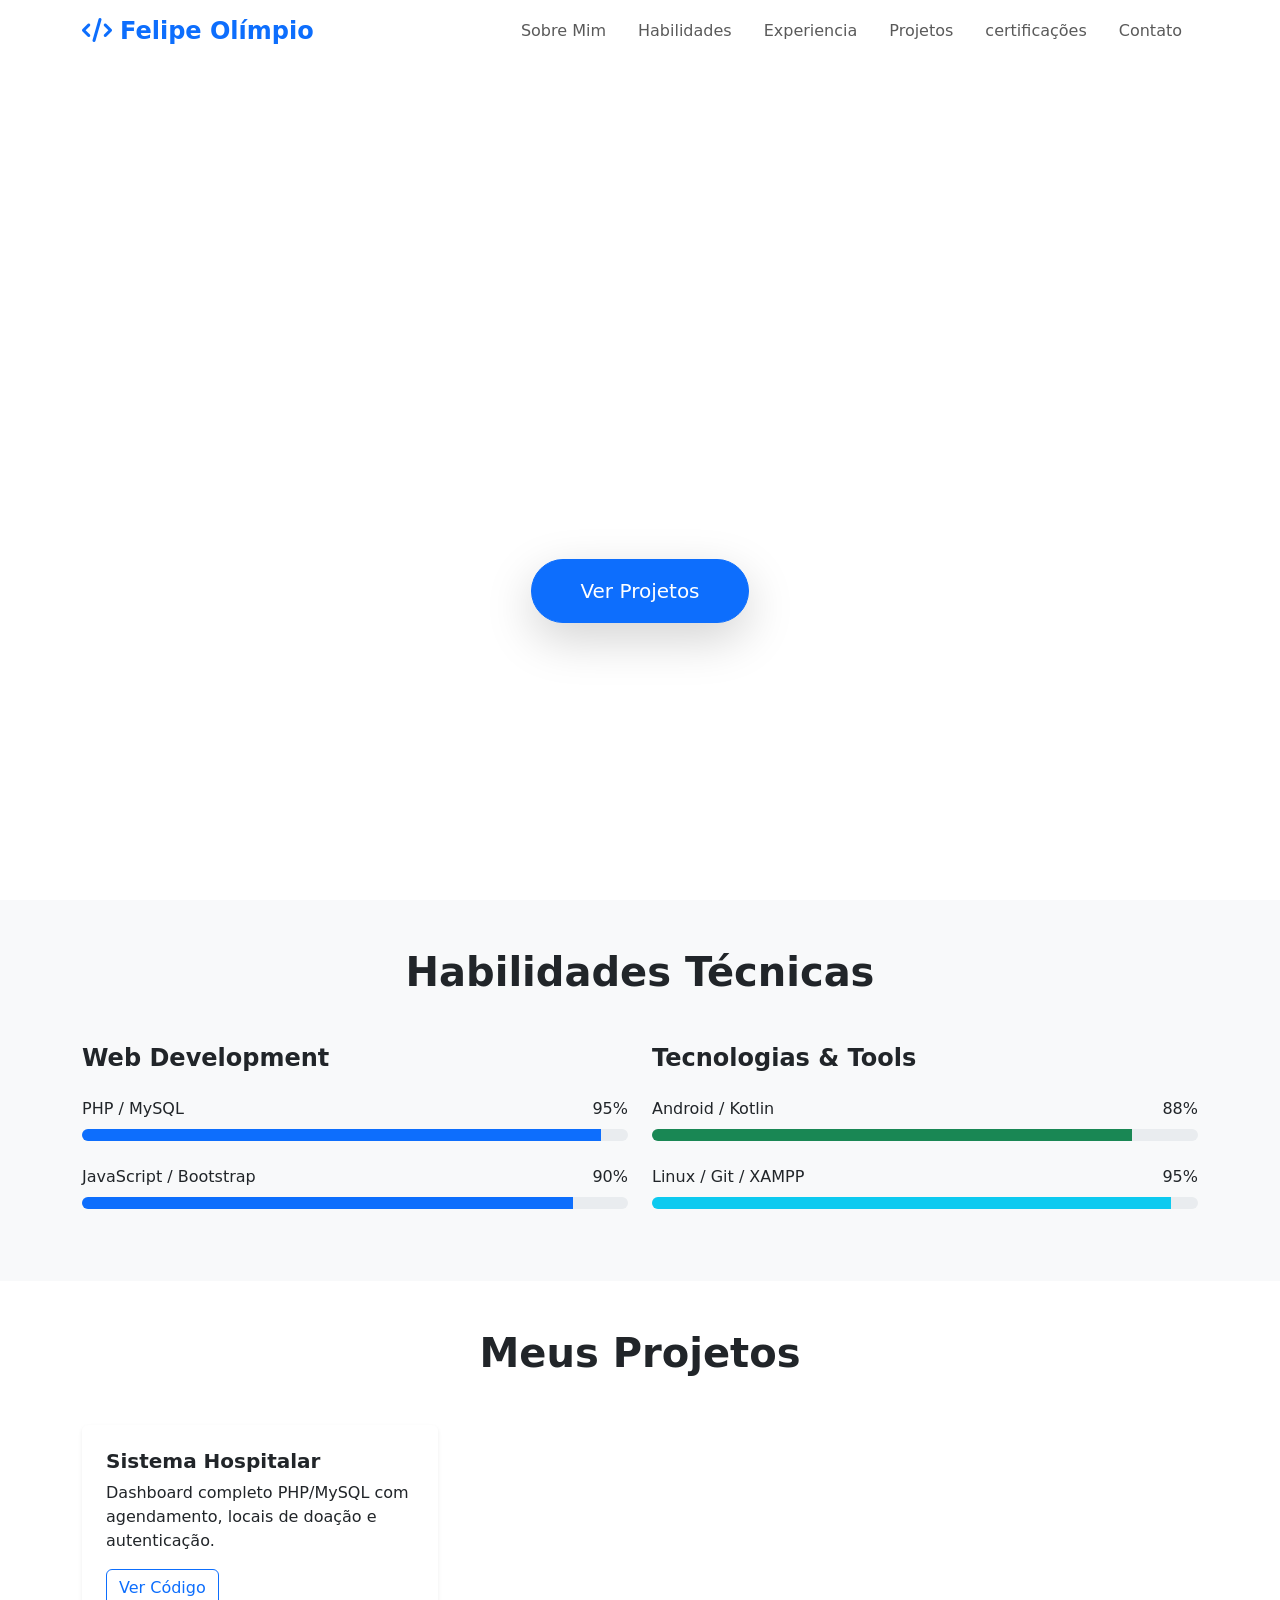
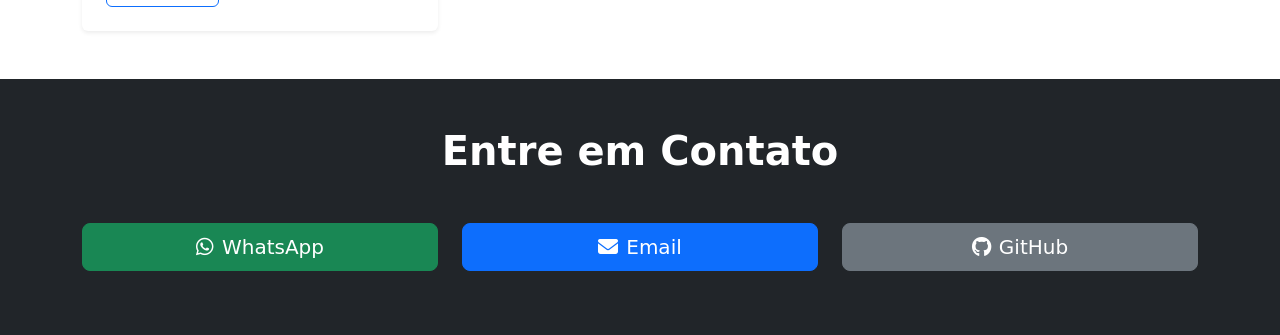
==== index.html @ 8e00e1ae "modificando meu portifolio" ====
<!DOCTYPE html>
<html lang="pt-br">
<head>
    <meta charset="UTF-8">
    <meta name="viewport" content="width=device-width, initial-scale=1.0">
    <title>Filippe Olímpio | Desenvolvedor Fullstack</title>
    <link href="https://cdn.jsdelivr.net/npm/bootstrap@5.3.3/dist/css/bootstrap.min.css" rel="stylesheet">
    <link href="https://cdnjs.cloudflare.com/ajax/libs/font-awesome/6.5.1/css/all.min.css" rel="stylesheet">
    <link href="https://fonts.googleapis.com/css2?family=Inter:wght@300;400;500;600;700&display=swap" rel="stylesheet">
    <link rel="stylesheet" href="style.css">
</head>
<body>
    <!-- Navbar SEMPRE horizontal (igual Samuel Henrique) -->
<nav class="navbar navbar-expand navbar-custom fixed-top">
    <div class="container">
        <a class="navbar-brand fw-bold fs-4 text-primary" href="#hero">
            <i class="fas fa-code me-2"></i>Felipe Olímpio
        </a>
        <div class="navbar-nav ms-auto">
            <a class="nav-link px-3" href="#habilidades">Sobre Mim</a>         
            <a class="nav-link px-3" href="#habilidades">Habilidades</a>
            <a class="nav-link px-3" href="#projetos">Experiencia</a>
            <a class="nav-link px-3" href="#projetos">Projetos</a>
            <a class="nav-link px-3" href="#contato">certificações</a>
            <a class="nav-link px-3" href="#contato">Contato</a>

        </div>
    </div>
</nav>

    <!-- Hero Section -->
    <section id="hero" class="hero min-vh-100 d-flex align-items-center">
        <div class="container text-center text-white">
            <h1 class="display-3 fw-bold mb-3">Olá, eu sou Felipe Olímpio</h1>
            <h2 class="display-5 fw-normal mb-4">Desenvolvedor Fullstack</h2>
            <p class="lead mb-5 opacity-90 px-4">Especialista em PHP, Java, Android e Linux. Construo sistemas web e mobile completos com foco em performance e usabilidade.</p>
            <a href="#projetos" class="btn btn-primary btn-lg px-5 py-3 rounded-pill shadow-lg fs-5">Ver Projetos</a>
        </div>
    </section>

    <!-- Habilidades -->
    <section id="habilidades" class="py-5 bg-light">
        <div class="container">
            <h2 class="text-center fw-bold mb-5 fs-1">Habilidades Técnicas</h2>
            <div class="row g-4">
                <div class="col-lg-6">
                    <h5 class="fw-bold mb-4 fs-4">Web Development</h5>
                    <div class="skill-item mb-4">
                        <div class="d-flex justify-content-between mb-2">
                            <span>PHP / MySQL</span><span>95%</span>
                        </div>
                        <div class="progress" style="height: 12px;">
                            <div class="progress-bar bg-primary" style="width: 95%"></div>
                        </div>
                    </div>
                    <div class="skill-item mb-4">
                        <div class="d-flex justify-content-between mb-2">
                            <span>JavaScript / Bootstrap</span><span>90%</span>
                        </div>
                        <div class="progress" style="height: 12px;">
                            <div class="progress-bar bg-primary" style="width: 90%"></div>
                        </div>
                    </div>
                </div>
                <div class="col-lg-6">
                    <h5 class="fw-bold mb-4 fs-4">Tecnologias & Tools</h5>
                    <div class="skill-item mb-4">
                        <div class="d-flex justify-content-between mb-2">
                            <span>Android / Kotlin</span><span>88%</span>
                        </div>
                        <div class="progress" style="height: 12px;">
                            <div class="progress-bar bg-success" style="width: 88%"></div>
                        </div>
                    </div>
                    <div class="skill-item mb-4">
                        <div class="d-flex justify-content-between mb-2">
                            <span>Linux / Git / XAMPP</span><span>95%</span>
                        </div>
                        <div class="progress" style="height: 12px;">
                            <div class="progress-bar bg-info" style="width: 95%"></div>
                        </div>
                    </div>
                </div>
            </div>
        </div>
    </section>

    <!-- Projetos -->
    <section id="projetos" class="py-5">
        <div class="container">
            <h2 class="text-center fw-bold mb-5 fs-1">Meus Projetos</h2>
            <div class="row g-4">
                <div class="col-lg-4 col-md-6">
                    <div class="card h-100 shadow-sm border-0">
                        <div class="card-body p-4">
                            <h5 class="card-title fw-bold">Sistema Hospitalar</h5>
                            <p class="card-text">Dashboard completo PHP/MySQL com agendamento, locais de doação e autenticação.</p>
                            <a href="https://github.com/seuuser/hospital" class="btn btn-outline-primary">Ver Código</a>
                        </div>
                    </div>
                </div>
                <!-- Mais projetos aqui -->
            </div>
        </div>
    </section>

    <!-- Contato -->
    <section id="contato" class="py-5 bg-dark text-white">
        <div class="container text-center">
            <h2 class="fw-bold mb-5 fs-1">Entre em Contato</h2>
            <div class="row g-4 justify-content-center">
                <div class="col-lg-4 col-md-6">
                    <a href="https://wa.me/5541999999999" class="btn btn-success btn-lg w-100 mb-3">
                        <i class="fab fa-whatsapp me-2"></i>WhatsApp
                    </a>
                </div>
                <div class="col-lg-4 col-md-6">
                    <a href="mailto:seuemail@exemplo.com" class="btn btn-primary btn-lg w-100 mb-3">
                        <i class="fas fa-envelope me-2"></i>Email
                    </a>
                </div>
                <div class="col-lg-4 col-md-6">
                    <a href="https://github.com/seuuser" class="btn btn-secondary btn-lg w-100 mb-3">
                        <i class="fab fa-github me-2"></i>GitHub
                    </a>
                </div>
            </div>
        </div>
    </section>
</body>
<script src="https://cdn.jsdelivr.net/npm/bootstrap@5.3.3/dist/js/bootstrap.bundle.min.js"></script>
<script>
// Scroll suave
document.querySelectorAll('a[href^="#"]').forEach(anchor => {
    anchor.addEventListener('click', function(e) {
        e.preventDefault();
        document.querySelector(this.getAttribute('href')).scrollIntoView({ behavior: 'smooth' });
    });
});
</script>
</html>
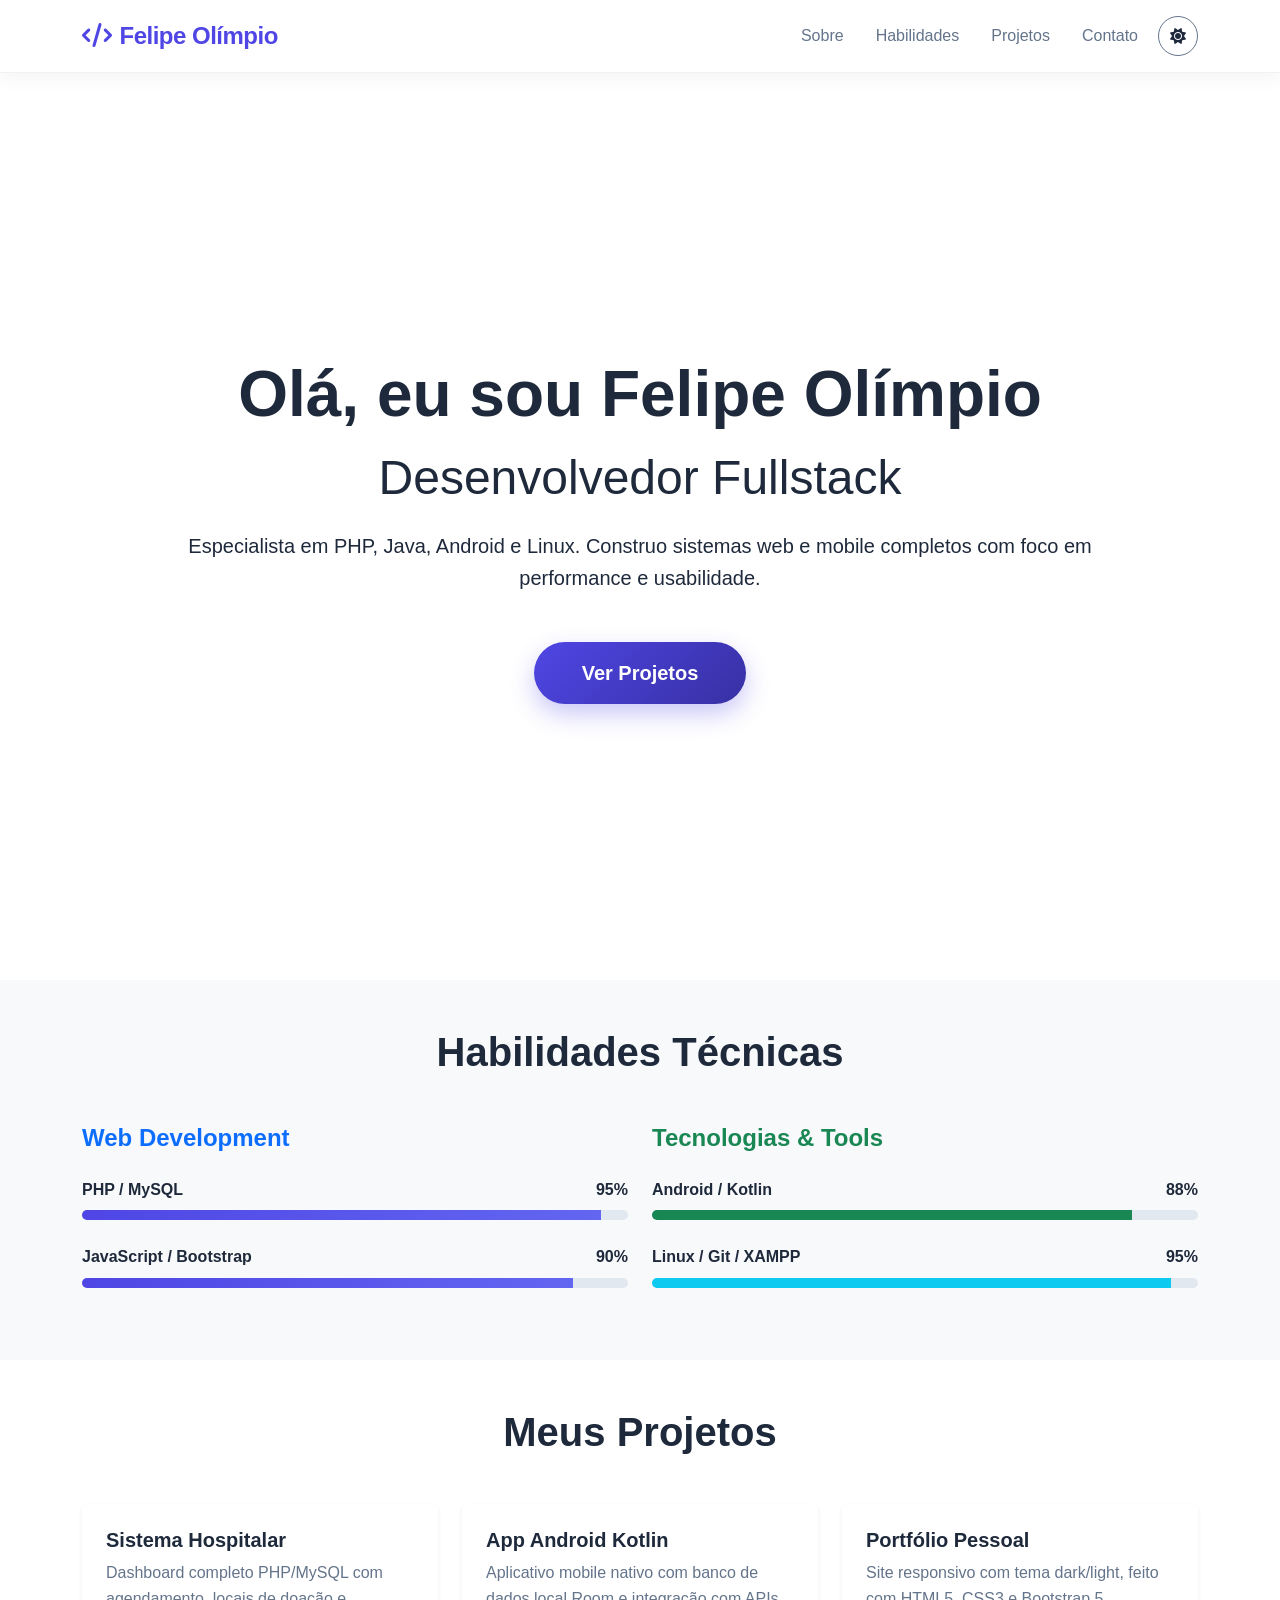
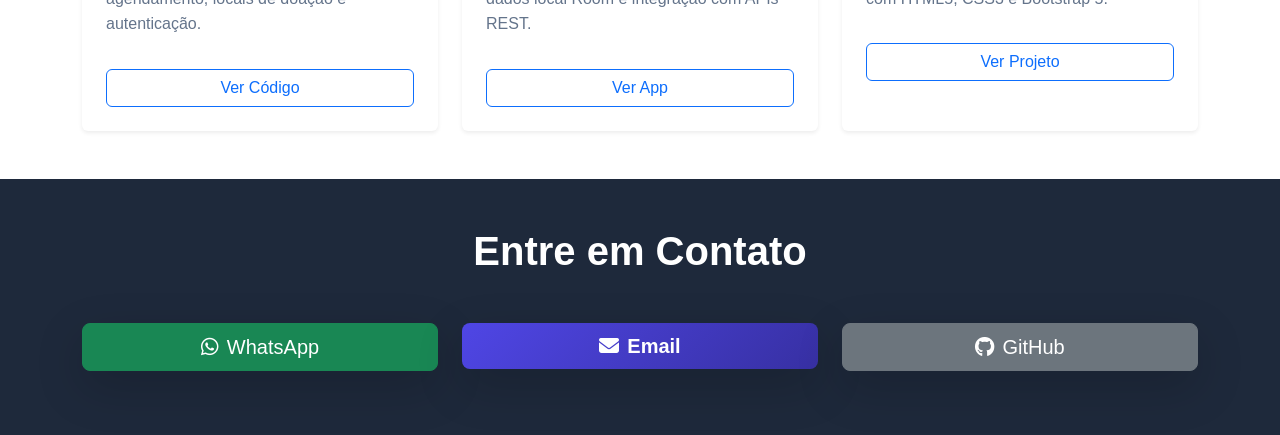
==== commit c4f89b26: "adicionado tema claro e tema escuro" ====
--- a/index.html
+++ b/index.html
@@ -3,80 +3,220 @@
 <head>
     <meta charset="UTF-8">
     <meta name="viewport" content="width=device-width, initial-scale=1.0">
-    <title>Filippe Olímpio | Desenvolvedor Fullstack</title>
+    <title>Felipe Olímpio | Desenvolvedor Fullstack</title>
     <link href="https://cdn.jsdelivr.net/npm/bootstrap@5.3.3/dist/css/bootstrap.min.css" rel="stylesheet">
     <link href="https://cdnjs.cloudflare.com/ajax/libs/font-awesome/6.5.1/css/all.min.css" rel="stylesheet">
     <link href="https://fonts.googleapis.com/css2?family=Inter:wght@300;400;500;600;700&display=swap" rel="stylesheet">
-    <link rel="stylesheet" href="style.css">
+    <style>
+        /* VARIÁVEIS DE COR */
+        :root {
+            /* Fundo branco para Navbar e Hero no modo Light */
+            --bg-hero: #ffffff; 
+            --bg-navbar: #ffffff;
+            
+            --bg-light: #f8f9fa;
+            --bg-card: white;
+            --text-main: #1e293b; /* Texto escuro */
+            --text-muted: #64748b;
+            --primary-gradient: linear-gradient(135deg, #4f46e5 0%, #3730a3 100%);
+        }
+
+        /* Cores para o Modo Escuro (Dark Mode) */
+        [data-theme="dark"] {
+            --bg-hero: #0f172a; /* Escuro no dark mode */
+            --bg-navbar: rgba(15, 23, 42, 0.95);
+            --bg-light: #1e293b;
+            --bg-card: #334155;
+            --text-main: #f8fafc; /* Texto claro no dark mode */
+            --text-muted: #94a3b8;
+        }
+        
+        * { margin: 0; padding: 0; box-sizing: border-box; }
+        
+        body { 
+            font-family: 'Inter', sans-serif; 
+            line-height: 1.6; 
+            scroll-behavior: smooth;
+            padding-top: 80px;
+            color: var(--text-main);
+            background: var(--bg-hero);
+            transition: background 0.3s ease, color 0.3s ease;
+        }
+        
+        /* NAVBAR */
+        .navbar-custom {
+            background: var(--bg-navbar) !important;
+            box-shadow: 0 4px 20px rgba(0,0,0,0.05); /* Sombra leve */
+            padding: 0.75rem 0 !important;
+            border-bottom: 1px solid rgba(0,0,0,0.05);
+            transition: background 0.3s ease;
+        }
+        .navbar-nav {
+            flex-direction: row !important;
+            gap: 0.5rem;
+            align-items: center;
+        }
+        .nav-link {
+            color: var(--text-muted) !important;
+            font-weight: 500;
+            padding: 0.5rem 0.75rem !important;
+            border-radius: 8px;
+            transition: all 0.3s ease;
+            white-space: nowrap;
+        }
+        .nav-link:hover {
+            color: #4f46e5 !important;
+            background: rgba(79,70,229,0.05);
+            transform: translateY(-1px);
+        }
+        .navbar-brand { 
+            color: #4f46e5 !important; 
+            font-weight: 800; 
+            letter-spacing: -0.5px;
+        }
+        
+        /* HERO SECTION (Seção do Nome) */
+        .hero { 
+            background: var(--bg-hero); 
+            transition: background 0.3s ease;
+            /* Texto escuro no light mode */
+            color: var(--text-main) !important; 
+        }
+        /* Ajuste específico para garantir texto escuro no Light Mode */
+        [data-theme="light"] .hero h1, 
+        [data-theme="light"] .hero h2, 
+        [data-theme="light"] .hero p {
+            color: #1e293b !important;
+        }
+
+        .btn-primary-custom {
+            background: var(--primary-gradient);
+            color: white;
+            border: none;
+            font-weight: 600;
+            box-shadow: 0 10px 25px rgba(79, 70, 229, 0.3);
+            transition: all 0.3s ease;
+        }
+        .btn-primary-custom:hover { 
+            transform: translateY(-3px); 
+            box-shadow: 0 15px 35px rgba(79, 70, 229, 0.4);
+            color: white; 
+        }
+        
+        /* Seções e Cards */
+        .bg-light-custom { background: var(--bg-light) !important; transition: background 0.3s ease; }
+        .card { 
+            background: var(--bg-card) !important; 
+            color: var(--text-main) !important; 
+            transition: background 0.3s ease, transform 0.3s ease;
+        }
+        .text-muted-custom { color: var(--text-muted) !important; }
+        
+        section { scroll-margin-top: 100px; }
+        
+        /* Botão Dark Mode */
+        .theme-toggle {
+            background: none !important;
+            border: 1px solid var(--text-muted) !important;
+            border-radius: 50% !important;
+            width: 40px !important;
+            height: 40px !important;
+            color: var(--text-main) !important;
+            display: flex;
+            align-items: center;
+            justify-content: center;
+            transition: all 0.3s ease;
+            cursor: pointer;
+        }
+        .theme-toggle:hover { border-color: #4f46e5 !important; color: #4f46e5 !important; }
+        
+        /* Controle de ícones */
+        .fa-sun { display: block; }
+        .fa-moon { display: none; }
+        [data-theme="dark"] .fa-sun { display: none; }
+        [data-theme="dark"] .fa-moon { display: block; }
+        
+        @media (max-width: 992px) {
+            .nav-link { font-size: 0.85rem; padding: 0.4rem 0.5rem !important; }
+            .navbar-brand { font-size: 1.1rem; }
+            .container { padding-left: 15px; padding-right: 15px; }
+        }
+    </style>
 </head>
-<body>
-    <!-- Navbar SEMPRE horizontal (igual Samuel Henrique) -->
-<nav class="navbar navbar-expand navbar-custom fixed-top">
-    <div class="container">
-        <a class="navbar-brand fw-bold fs-4 text-primary" href="#hero">
-            <i class="fas fa-code me-2"></i>Felipe Olímpio
-        </a>
-        <div class="navbar-nav ms-auto">
-            <a class="nav-link px-3" href="#habilidades">Sobre Mim</a>         
-            <a class="nav-link px-3" href="#habilidades">Habilidades</a>
-            <a class="nav-link px-3" href="#projetos">Experiencia</a>
-            <a class="nav-link px-3" href="#projetos">Projetos</a>
-            <a class="nav-link px-3" href="#contato">certificações</a>
-            <a class="nav-link px-3" href="#contato">Contato</a>
-
-        </div>
-    </div>
-</nav>
-
-    <!-- Hero Section -->
+<body data-theme="light">
+    <!-- Navbar (Branca) -->
+    <nav class="navbar navbar-expand navbar-custom fixed-top">
+        <div class="container">
+            <a class="navbar-brand fw-bold fs-4" href="#hero">
+                <i class="fas fa-code me-2"></i>Felipe Olímpio
+            </a>
+            
+            <div class="d-flex ms-auto align-items-center">
+                <div class="navbar-nav me-2">
+                    <a class="nav-link" href="#hero">Sobre</a>
+                    <a class="nav-link" href="#habilidades">Habilidades</a>
+                    <a class="nav-link" href="#projetos">Projetos</a>
+                    <a class="nav-link" href="#contato">Contato</a>
+                </div>
+                
+                <!-- BOTÃO DARK MODE -->
+                <button id="theme-toggle" class="btn theme-toggle" title="Alternar Tema">
+                    <i class="fas fa-sun"></i>
+                    <i class="fas fa-moon"></i>
+                </button>
+            </div>
+        </div>
+    </nav>
+
+    <!-- Hero Section (Agora com fundo branco e texto escuro) -->
     <section id="hero" class="hero min-vh-100 d-flex align-items-center">
-        <div class="container text-center text-white">
+        <div class="container text-center">
             <h1 class="display-3 fw-bold mb-3">Olá, eu sou Felipe Olímpio</h1>
-            <h2 class="display-5 fw-normal mb-4">Desenvolvedor Fullstack</h2>
-            <p class="lead mb-5 opacity-90 px-4">Especialista em PHP, Java, Android e Linux. Construo sistemas web e mobile completos com foco em performance e usabilidade.</p>
-            <a href="#projetos" class="btn btn-primary btn-lg px-5 py-3 rounded-pill shadow-lg fs-5">Ver Projetos</a>
+            <h2 class="display-5 fw-normal mb-4 text-muted-custom">Desenvolvedor Fullstack</h2>
+            <p class="lead mb-5 px-lg-5 text-muted-custom">Especialista em PHP, Java, Android e Linux. Construo sistemas web e mobile completos com foco em performance e usabilidade.</p>
+            <a href="#projetos" class="btn btn-primary-custom btn-lg px-5 py-3 rounded-pill fs-5">Ver Projetos</a>
         </div>
     </section>
 
     <!-- Habilidades -->
-    <section id="habilidades" class="py-5 bg-light">
+    <section id="habilidades" class="py-5 bg-light-custom">
         <div class="container">
             <h2 class="text-center fw-bold mb-5 fs-1">Habilidades Técnicas</h2>
             <div class="row g-4">
                 <div class="col-lg-6">
-                    <h5 class="fw-bold mb-4 fs-4">Web Development</h5>
-                    <div class="skill-item mb-4">
-                        <div class="d-flex justify-content-between mb-2">
+                    <h5 class="fw-bold mb-4 fs-4 text-primary">Web Development</h5>
+                    <div class="mb-4">
+                        <div class="d-flex justify-content-between mb-2 fw-bold">
                             <span>PHP / MySQL</span><span>95%</span>
                         </div>
-                        <div class="progress" style="height: 12px;">
-                            <div class="progress-bar bg-primary" style="width: 95%"></div>
-                        </div>
-                    </div>
-                    <div class="skill-item mb-4">
-                        <div class="d-flex justify-content-between mb-2">
+                        <div class="progress" style="height: 10px; background-color: #e2e8f0;">
+                            <div class="progress-bar" style="width: 95%; background: linear-gradient(90deg, #4f46e5, #6366f1);"></div>
+                        </div>
+                    </div>
+                    <div class="mb-4">
+                        <div class="d-flex justify-content-between mb-2 fw-bold">
                             <span>JavaScript / Bootstrap</span><span>90%</span>
                         </div>
-                        <div class="progress" style="height: 12px;">
-                            <div class="progress-bar bg-primary" style="width: 90%"></div>
+                        <div class="progress" style="height: 10px; background-color: #e2e8f0;">
+                            <div class="progress-bar" style="width: 90%; background: linear-gradient(90deg, #4f46e5, #6366f1);"></div>
                         </div>
                     </div>
                 </div>
                 <div class="col-lg-6">
-                    <h5 class="fw-bold mb-4 fs-4">Tecnologias & Tools</h5>
-                    <div class="skill-item mb-4">
-                        <div class="d-flex justify-content-between mb-2">
+                    <h5 class="fw-bold mb-4 fs-4 text-success">Tecnologias & Tools</h5>
+                    <div class="mb-4">
+                        <div class="d-flex justify-content-between mb-2 fw-bold">
                             <span>Android / Kotlin</span><span>88%</span>
                         </div>
-                        <div class="progress" style="height: 12px;">
+                        <div class="progress" style="height: 10px; background-color: #e2e8f0;">
                             <div class="progress-bar bg-success" style="width: 88%"></div>
                         </div>
                     </div>
-                    <div class="skill-item mb-4">
-                        <div class="d-flex justify-content-between mb-2">
+                    <div class="mb-4">
+                        <div class="d-flex justify-content-between mb-2 fw-bold">
                             <span>Linux / Git / XAMPP</span><span>95%</span>
                         </div>
-                        <div class="progress" style="height: 12px;">
+                        <div class="progress" style="height: 10px; background-color: #e2e8f0;">
                             <div class="progress-bar bg-info" style="width: 95%"></div>
                         </div>
                     </div>
@@ -94,48 +234,82 @@
                     <div class="card h-100 shadow-sm border-0">
                         <div class="card-body p-4">
                             <h5 class="card-title fw-bold">Sistema Hospitalar</h5>
-                            <p class="card-text">Dashboard completo PHP/MySQL com agendamento, locais de doação e autenticação.</p>
-                            <a href="https://github.com/seuuser/hospital" class="btn btn-outline-primary">Ver Código</a>
-                        </div>
-                    </div>
-                </div>
-                <!-- Mais projetos aqui -->
+                            <p class="card-text text-muted-custom">Dashboard completo PHP/MySQL com agendamento, locais de doação e autenticação.</p>
+                            <a href="#" class="btn btn-outline-primary mt-3 w-100">Ver Código</a>
+                        </div>
+                    </div>
+                </div>
+                <div class="col-lg-4 col-md-6">
+                    <div class="card h-100 shadow-sm border-0">
+                        <div class="card-body p-4">
+                            <h5 class="card-title fw-bold">App Android Kotlin</h5>
+                            <p class="card-text text-muted-custom">Aplicativo mobile nativo com banco de dados local Room e integração com APIs REST.</p>
+                            <a href="#" class="btn btn-outline-primary mt-3 w-100">Ver App</a>
+                        </div>
+                    </div>
+                </div>
+                <div class="col-lg-4 col-md-6">
+                    <div class="card h-100 shadow-sm border-0">
+                        <div class="card-body p-4">
+                            <h5 class="card-title fw-bold">Portfólio Pessoal</h5>
+                            <p class="card-text text-muted-custom">Site responsivo com tema dark/light, feito com HTML5, CSS3 e Bootstrap 5.</p>
+                            <a href="#" class="btn btn-outline-primary mt-3 w-100">Ver Projeto</a>
+                        </div>
+                    </div>
+                </div>
             </div>
         </div>
     </section>
 
     <!-- Contato -->
-    <section id="contato" class="py-5 bg-dark text-white">
+    <section id="contato" class="py-5 text-white" style="background: #1e293b;">
         <div class="container text-center">
-            <h2 class="fw-bold mb-5 fs-1">Entre em Contato</h2>
+            <h2 class="fw-bold mb-5 fs-1 text-white">Entre em Contato</h2>
             <div class="row g-4 justify-content-center">
                 <div class="col-lg-4 col-md-6">
-                    <a href="https://wa.me/5541999999999" class="btn btn-success btn-lg w-100 mb-3">
+                    <a href="https://wa.me/5541999999999" class="btn btn-success btn-lg w-100 mb-3 shadow-lg">
                         <i class="fab fa-whatsapp me-2"></i>WhatsApp
                     </a>
                 </div>
                 <div class="col-lg-4 col-md-6">
-                    <a href="mailto:seuemail@exemplo.com" class="btn btn-primary btn-lg w-100 mb-3">
+                    <a href="mailto:seuemail@exemplo.com" class="btn btn-primary-custom btn-lg w-100 mb-3 shadow-lg">
                         <i class="fas fa-envelope me-2"></i>Email
                     </a>
                 </div>
                 <div class="col-lg-4 col-md-6">
-                    <a href="https://github.com/seuuser" class="btn btn-secondary btn-lg w-100 mb-3">
+                    <a href="https://github.com/seuuser" class="btn btn-secondary btn-lg w-100 mb-3 shadow-lg">
                         <i class="fab fa-github me-2"></i>GitHub
                     </a>
                 </div>
             </div>
         </div>
     </section>
+
+    <!-- SCRIPTS -->
+    <script src="https://cdn.jsdelivr.net/npm/bootstrap@5.3.3/dist/js/bootstrap.bundle.min.js"></script>
+    <script>
+        document.addEventListener('DOMContentLoaded', () => {
+            const themeToggle = document.getElementById('theme-toggle');
+            const body = document.body;
+            
+            const savedTheme = localStorage.getItem('theme') || 'light';
+            body.setAttribute('data-theme', savedTheme);
+            
+            themeToggle.addEventListener('click', () => {
+                const currentTheme = body.getAttribute('data-theme');
+                const newTheme = currentTheme === 'dark' ? 'light' : 'dark';
+                
+                body.setAttribute('data-theme', newTheme);
+                localStorage.setItem('theme', newTheme);
+            });
+        });
+
+        document.querySelectorAll('a[href^="#"]').forEach(anchor => {
+            anchor.addEventListener('click', function(e) {
+                e.preventDefault();
+                document.querySelector(this.getAttribute('href')).scrollIntoView({ behavior: 'smooth' });
+            });
+        });
+    </script>
 </body>
-<script src="https://cdn.jsdelivr.net/npm/bootstrap@5.3.3/dist/js/bootstrap.bundle.min.js"></script>
-<script>
-// Scroll suave
-document.querySelectorAll('a[href^="#"]').forEach(anchor => {
-    anchor.addEventListener('click', function(e) {
-        e.preventDefault();
-        document.querySelector(this.getAttribute('href')).scrollIntoView({ behavior: 'smooth' });
-    });
-});
-</script>
 </html>
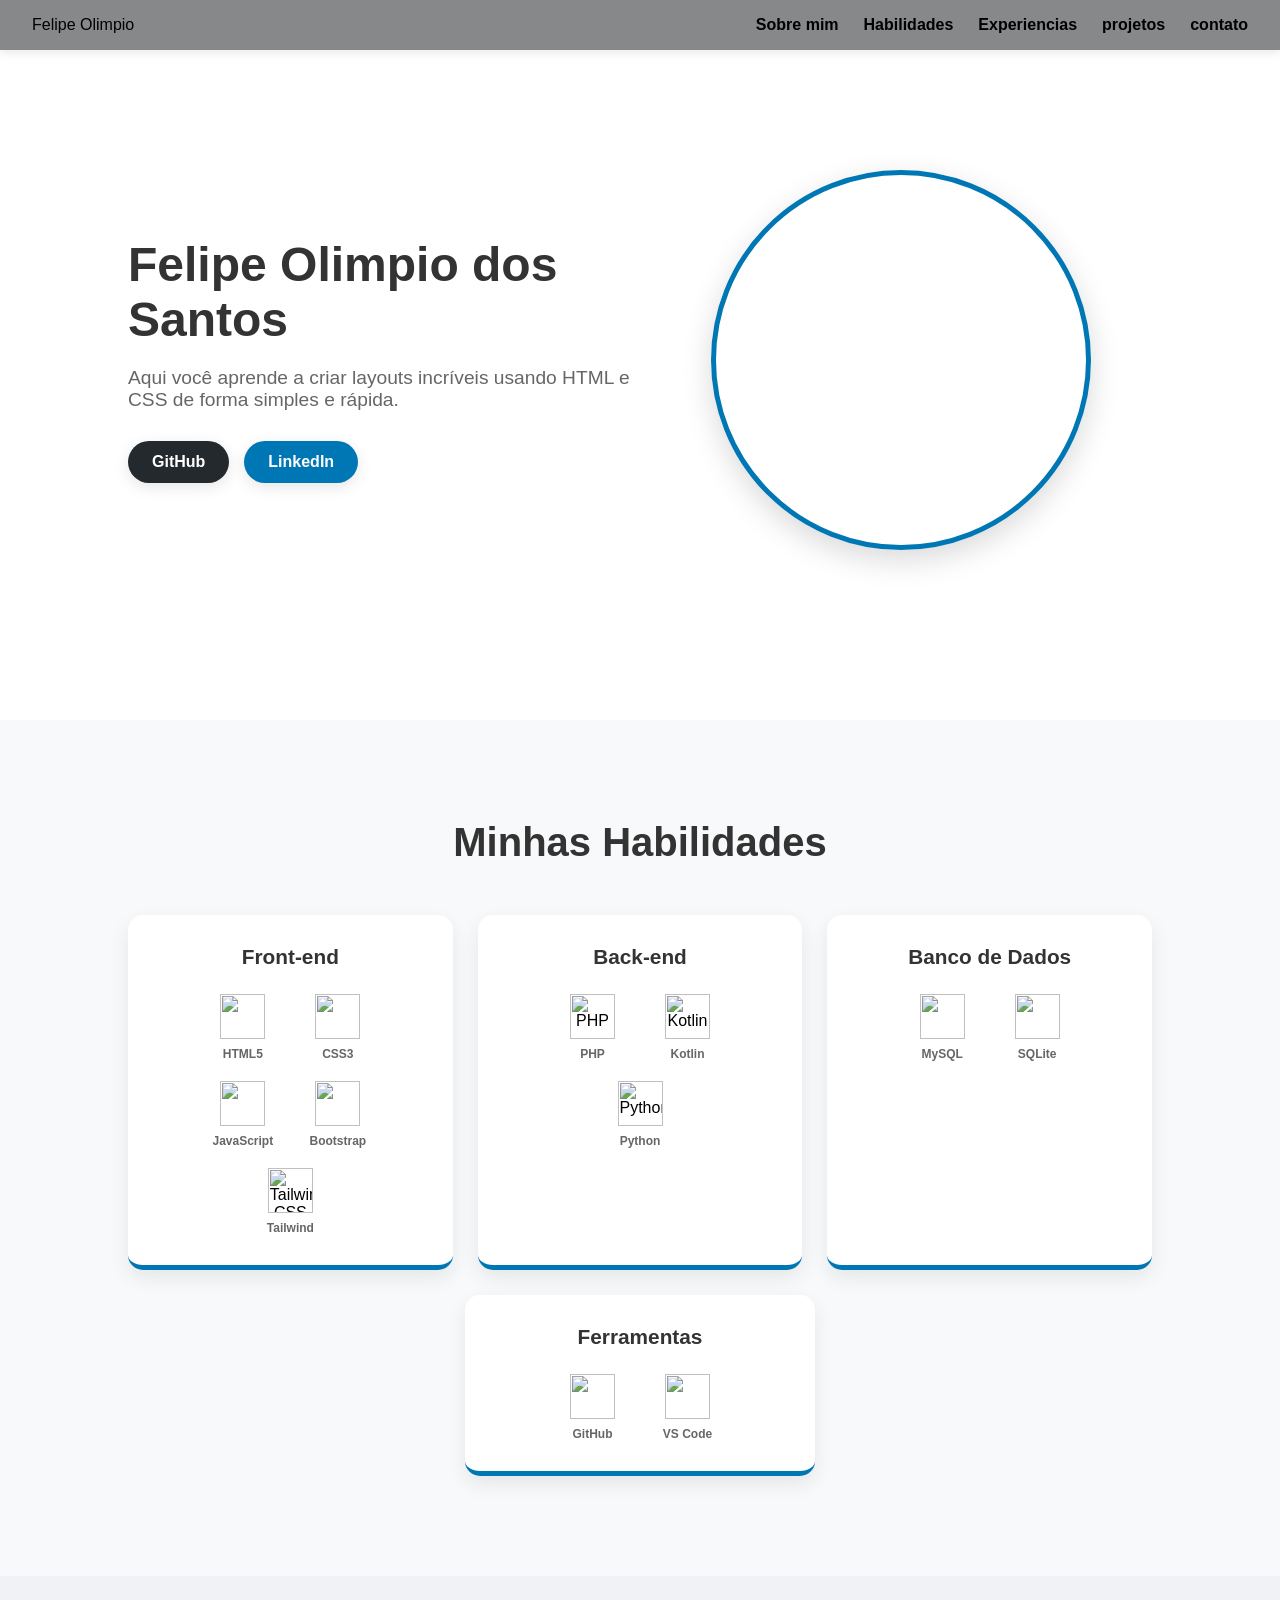
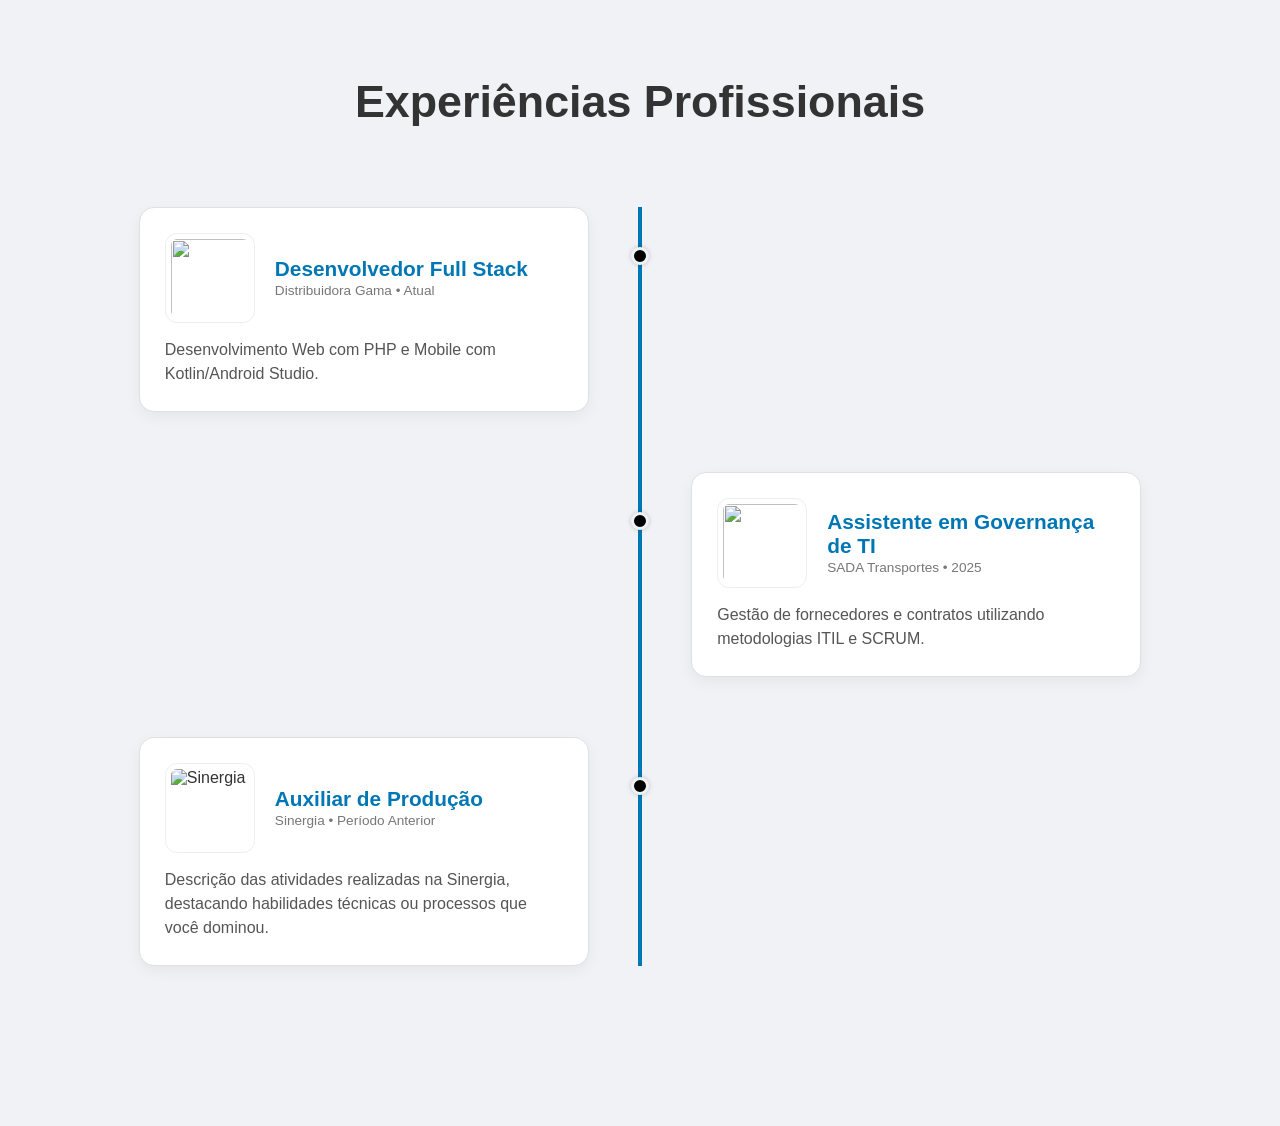
==== commit 9342adfe: "modificando o projeto" ====
--- a/index.html
+++ b/index.html
@@ -1,315 +1,136 @@
 <!DOCTYPE html>
-<html lang="pt-br">
+<html lang="en">
 <head>
     <meta charset="UTF-8">
     <meta name="viewport" content="width=device-width, initial-scale=1.0">
-    <title>Felipe Olímpio | Desenvolvedor Fullstack</title>
-    <link href="https://cdn.jsdelivr.net/npm/bootstrap@5.3.3/dist/css/bootstrap.min.css" rel="stylesheet">
-    <link href="https://cdnjs.cloudflare.com/ajax/libs/font-awesome/6.5.1/css/all.min.css" rel="stylesheet">
-    <link href="https://fonts.googleapis.com/css2?family=Inter:wght@300;400;500;600;700&display=swap" rel="stylesheet">
-    <style>
-        /* VARIÁVEIS DE COR */
-        :root {
-            /* Fundo branco para Navbar e Hero no modo Light */
-            --bg-hero: #ffffff; 
-            --bg-navbar: #ffffff;
-            
-            --bg-light: #f8f9fa;
-            --bg-card: white;
-            --text-main: #1e293b; /* Texto escuro */
-            --text-muted: #64748b;
-            --primary-gradient: linear-gradient(135deg, #4f46e5 0%, #3730a3 100%);
-        }
+    <title>Document</title>
+    <link rel="stylesheet" href="style.css">
+</head>
+<body>
+<nav class="navbar">
+  <div class="logo">Felipe Olimpio</div>
+  <ul class="nav-links">
+    <li><a href="#home">Sobre mim</a></li>
+    <li><a href="#habilidades">Habilidades</a></li>
+    <li><a href="#experiencias">Experiencias</a></li>
+    <li><a href="#projetos">projetos</a></li>
+    <li><a href="#contato">contato</a></li>
+  </ul>
+</nav>
 
-        /* Cores para o Modo Escuro (Dark Mode) */
-        [data-theme="dark"] {
-            --bg-hero: #0f172a; /* Escuro no dark mode */
-            --bg-navbar: rgba(15, 23, 42, 0.95);
-            --bg-light: #1e293b;
-            --bg-card: #334155;
-            --text-main: #f8fafc; /* Texto claro no dark mode */
-            --text-muted: #94a3b8;
-        }
-        
-        * { margin: 0; padding: 0; box-sizing: border-box; }
-        
-        body { 
-            font-family: 'Inter', sans-serif; 
-            line-height: 1.6; 
-            scroll-behavior: smooth;
-            padding-top: 80px;
-            color: var(--text-main);
-            background: var(--bg-hero);
-            transition: background 0.3s ease, color 0.3s ease;
-        }
-        
-        /* NAVBAR */
-        .navbar-custom {
-            background: var(--bg-navbar) !important;
-            box-shadow: 0 4px 20px rgba(0,0,0,0.05); /* Sombra leve */
-            padding: 0.75rem 0 !important;
-            border-bottom: 1px solid rgba(0,0,0,0.05);
-            transition: background 0.3s ease;
-        }
-        .navbar-nav {
-            flex-direction: row !important;
-            gap: 0.5rem;
-            align-items: center;
-        }
-        .nav-link {
-            color: var(--text-muted) !important;
-            font-weight: 500;
-            padding: 0.5rem 0.75rem !important;
-            border-radius: 8px;
-            transition: all 0.3s ease;
-            white-space: nowrap;
-        }
-        .nav-link:hover {
-            color: #4f46e5 !important;
-            background: rgba(79,70,229,0.05);
-            transform: translateY(-1px);
-        }
-        .navbar-brand { 
-            color: #4f46e5 !important; 
-            font-weight: 800; 
-            letter-spacing: -0.5px;
-        }
-        
-        /* HERO SECTION (Seção do Nome) */
-        .hero { 
-            background: var(--bg-hero); 
-            transition: background 0.3s ease;
-            /* Texto escuro no light mode */
-            color: var(--text-main) !important; 
-        }
-        /* Ajuste específico para garantir texto escuro no Light Mode */
-        [data-theme="light"] .hero h1, 
-        [data-theme="light"] .hero h2, 
-        [data-theme="light"] .hero p {
-            color: #1e293b !important;
-        }
+<section class="main-content" id="home">
+  <div class="texto-esquerda">
+    <h1>Felipe Olimpio dos Santos</h1>
+    <p>Aqui você aprende a criar layouts incríveis usando HTML e CSS de forma simples e rápida.</p>
+    <div class="botoes-grupo">
+      <a href="https://github.com/felipeolimpio07" class="btn-github" target="_blank">GitHub</a>
+      <a href="https://www.linkedin.com/in/felipe-olimpio-136344257/" class="btn-linkedin" target="_blank">LinkedIn</a>
+    </div>
+  </div>
 
-        .btn-primary-custom {
-            background: var(--primary-gradient);
-            color: white;
-            border: none;
-            font-weight: 600;
-            box-shadow: 0 10px 25px rgba(79, 70, 229, 0.3);
-            transition: all 0.3s ease;
-        }
-        .btn-primary-custom:hover { 
-            transform: translateY(-3px); 
-            box-shadow: 0 15px 35px rgba(79, 70, 229, 0.4);
-            color: white; 
-        }
-        
-        /* Seções e Cards */
-        .bg-light-custom { background: var(--bg-light) !important; transition: background 0.3s ease; }
-        .card { 
-            background: var(--bg-card) !important; 
-            color: var(--text-main) !important; 
-            transition: background 0.3s ease, transform 0.3s ease;
-        }
-        .text-muted-custom { color: var(--text-muted) !important; }
-        
-        section { scroll-margin-top: 100px; }
-        
-        /* Botão Dark Mode */
-        .theme-toggle {
-            background: none !important;
-            border: 1px solid var(--text-muted) !important;
-            border-radius: 50% !important;
-            width: 40px !important;
-            height: 40px !important;
-            color: var(--text-main) !important;
-            display: flex;
-            align-items: center;
-            justify-content: center;
-            transition: all 0.3s ease;
-            cursor: pointer;
-        }
-        .theme-toggle:hover { border-color: #4f46e5 !important; color: #4f46e5 !important; }
-        
-        /* Controle de ícones */
-        .fa-sun { display: block; }
-        .fa-moon { display: none; }
-        [data-theme="dark"] .fa-sun { display: none; }
-        [data-theme="dark"] .fa-moon { display: block; }
-        
-        @media (max-width: 992px) {
-            .nav-link { font-size: 0.85rem; padding: 0.4rem 0.5rem !important; }
-            .navbar-brand { font-size: 1.1rem; }
-            .container { padding-left: 15px; padding-right: 15px; }
-        }
-    </style>
-</head>
-<body data-theme="light">
-    <!-- Navbar (Branca) -->
-    <nav class="navbar navbar-expand navbar-custom fixed-top">
-        <div class="container">
-            <a class="navbar-brand fw-bold fs-4" href="#hero">
-                <i class="fas fa-code me-2"></i>Felipe Olímpio
-            </a>
-            
-            <div class="d-flex ms-auto align-items-center">
-                <div class="navbar-nav me-2">
-                    <a class="nav-link" href="#hero">Sobre</a>
-                    <a class="nav-link" href="#habilidades">Habilidades</a>
-                    <a class="nav-link" href="#projetos">Projetos</a>
-                    <a class="nav-link" href="#contato">Contato</a>
-                </div>
-                
-                <!-- BOTÃO DARK MODE -->
-                <button id="theme-toggle" class="btn theme-toggle" title="Alternar Tema">
-                    <i class="fas fa-sun"></i>
-                    <i class="fas fa-moon"></i>
-                </button>
-            </div>
+  <div class="foto-direita">
+    <img src="../projetos/img/images.jpeg" alt="Minha Foto">
+  </div>
+</section>
+
+<section class="secao-habilidades" id="habilidades">
+  <h2>Minhas Habilidades</h2>
+  
+  <div class="container-skills">
+    <div class="skill-card">
+      <h3>Front-end</h3>
+      <div class="logos">
+        <div class="item-logo"><img src="https://cdn.jsdelivr.net/gh/devicons/devicon/icons/html5/html5-original.svg"><span>HTML5</span></div>
+        <div class="item-logo"><img src="https://cdn.jsdelivr.net/gh/devicons/devicon/icons/css3/css3-original.svg"><span>CSS3</span></div>
+        <div class="item-logo"><img src="https://cdn.jsdelivr.net/gh/devicons/devicon/icons/javascript/javascript-original.svg"><span>JavaScript</span></div>
+        <div class="item-logo"><img src="https://cdn.jsdelivr.net/gh/devicons/devicon/icons/bootstrap/bootstrap-original.svg"><span>Bootstrap</span></div>
+        <div class="item-logo"><img src="https://cdn.jsdelivr.net/gh/devicons/devicon@latest/icons/tailwindcss/tailwindcss-original.svg" title="Tailwind CSS"><span>Tailwind</span></div>
+      </div>
+    </div>
+<div class="skill-card">
+  <h3>Back-end</h3>
+  <div class="logos">
+    <div class="item-logo">
+      <img src="https://cdn.jsdelivr.net/gh/devicons/devicon/icons/php/php-original.svg" title="PHP">
+      <span>PHP</span>
+    </div>
+    <div class="item-logo">
+      <img src="https://cdn.jsdelivr.net/gh/devicons/devicon/icons/kotlin/kotlin-original.svg" title="Kotlin">
+      <span>Kotlin</span>
+    </div>
+    <div class="item-logo">
+      <img src="https://cdn.jsdelivr.net/gh/devicons/devicon/icons/python/python-original.svg" title="Python">
+      <span>Python</span>
+    </div>
+  </div>
+</div>
+
+    <div class="skill-card">
+      <h3>Banco de Dados</h3>
+      <div class="logos">
+        <div class="item-logo"><img src="https://cdn.jsdelivr.net/gh/devicons/devicon/icons/mysql/mysql-original-wordmark.svg"><span>MySQL</span></div>
+        <div class="item-logo"><img src="https://cdn.jsdelivr.net/gh/devicons/devicon/icons/sqlite/sqlite-original.svg"><span>SQLite</span></div>
+      </div>
+    </div>
+
+    <div class="skill-card">
+      <h3>Ferramentas</h3>
+      <div class="logos">
+        <div class="item-logo"><img src="https://cdn.jsdelivr.net/gh/devicons/devicon/icons/github/github-original.svg"><span>GitHub</span></div>
+        <div class="item-logo"><img src="https://cdn.jsdelivr.net/gh/devicons/devicon/icons/vscode/vscode-original.svg"><span>VS Code</span></div>
+      </div>
+    </div>
+  </div>
+</section>
+
+<section class="secao-experiencia" id="experiencias">
+  <h2>Experiências Profissionais</h2>
+  
+  <div class="timeline-container">
+    <div class="timeline-line"></div> 
+
+    <div class="timeline-item left">
+      <div class="timeline-dot"></div>
+      <div class="timeline-card">
+        <div class="card-header">
+          <img src="https://encrypted-tbn0.gstatic.com/images?q=tbn:ANd9GcQNS9ITHA_0lVUxZVQkwZj-KroqVImxSdyP3g&s" class="logo-empresa-time">
+          <div>
+            <h3>Desenvolvedor Full Stack</h3>
+            <span>Distribuidora Gama • Atual</span>
+          </div>
         </div>
-    </nav>
+        <p>Desenvolvimento Web com PHP e Mobile com Kotlin/Android Studio.</p>
+      </div>
+    </div>
 
-    <!-- Hero Section (Agora com fundo branco e texto escuro) -->
-    <section id="hero" class="hero min-vh-100 d-flex align-items-center">
-        <div class="container text-center">
-            <h1 class="display-3 fw-bold mb-3">Olá, eu sou Felipe Olímpio</h1>
-            <h2 class="display-5 fw-normal mb-4 text-muted-custom">Desenvolvedor Fullstack</h2>
-            <p class="lead mb-5 px-lg-5 text-muted-custom">Especialista em PHP, Java, Android e Linux. Construo sistemas web e mobile completos com foco em performance e usabilidade.</p>
-            <a href="#projetos" class="btn btn-primary-custom btn-lg px-5 py-3 rounded-pill fs-5">Ver Projetos</a>
+    <div class="timeline-item right">
+      <div class="timeline-dot"></div>
+      <div class="timeline-card">
+        <div class="card-header">
+          <img src="https://encrypted-tbn0.gstatic.com/images?q=tbn:ANd9GcRZpLUWRYOLNiDZ67AYZgL-AvI2OdOGyGLnRw&s" class="logo-empresa-time">
+          <div>
+            <h3>Assistente em Governança de TI</h3>
+            <span>SADA Transportes • 2025</span>
+          </div>
         </div>
-    </section>
+        <p>Gestão de fornecedores e contratos utilizando metodologias ITIL e SCRUM.</p>
+      </div>
+    </div>
 
-    <!-- Habilidades -->
-    <section id="habilidades" class="py-5 bg-light-custom">
-        <div class="container">
-            <h2 class="text-center fw-bold mb-5 fs-1">Habilidades Técnicas</h2>
-            <div class="row g-4">
-                <div class="col-lg-6">
-                    <h5 class="fw-bold mb-4 fs-4 text-primary">Web Development</h5>
-                    <div class="mb-4">
-                        <div class="d-flex justify-content-between mb-2 fw-bold">
-                            <span>PHP / MySQL</span><span>95%</span>
-                        </div>
-                        <div class="progress" style="height: 10px; background-color: #e2e8f0;">
-                            <div class="progress-bar" style="width: 95%; background: linear-gradient(90deg, #4f46e5, #6366f1);"></div>
-                        </div>
-                    </div>
-                    <div class="mb-4">
-                        <div class="d-flex justify-content-between mb-2 fw-bold">
-                            <span>JavaScript / Bootstrap</span><span>90%</span>
-                        </div>
-                        <div class="progress" style="height: 10px; background-color: #e2e8f0;">
-                            <div class="progress-bar" style="width: 90%; background: linear-gradient(90deg, #4f46e5, #6366f1);"></div>
-                        </div>
-                    </div>
-                </div>
-                <div class="col-lg-6">
-                    <h5 class="fw-bold mb-4 fs-4 text-success">Tecnologias & Tools</h5>
-                    <div class="mb-4">
-                        <div class="d-flex justify-content-between mb-2 fw-bold">
-                            <span>Android / Kotlin</span><span>88%</span>
-                        </div>
-                        <div class="progress" style="height: 10px; background-color: #e2e8f0;">
-                            <div class="progress-bar bg-success" style="width: 88%"></div>
-                        </div>
-                    </div>
-                    <div class="mb-4">
-                        <div class="d-flex justify-content-between mb-2 fw-bold">
-                            <span>Linux / Git / XAMPP</span><span>95%</span>
-                        </div>
-                        <div class="progress" style="height: 10px; background-color: #e2e8f0;">
-                            <div class="progress-bar bg-info" style="width: 95%"></div>
-                        </div>
-                    </div>
-                </div>
-            </div>
+    <div class="timeline-item left">
+      <div class="timeline-dot"></div>
+      <div class="timeline-card">
+        <div class="card-header">
+          <img src="https://encrypted-tbn0.gstatic.com/images?q=tbn:ANd9GcR1Pd4dSfH1vOXASTtJGQQJOp2rwOepHSz-cg&s" alt="Sinergia" class="logo-empresa-time">
+          <div>
+            <h3>Auxiliar de Produção</h3>
+            <span>Sinergia • Período Anterior</span>
+          </div>
         </div>
-    </section>
+        <p>Descrição das atividades realizadas na Sinergia, destacando habilidades técnicas ou processos que você dominou.</p>
+      </div>
+    </div>
 
-    <!-- Projetos -->
-    <section id="projetos" class="py-5">
-        <div class="container">
-            <h2 class="text-center fw-bold mb-5 fs-1">Meus Projetos</h2>
-            <div class="row g-4">
-                <div class="col-lg-4 col-md-6">
-                    <div class="card h-100 shadow-sm border-0">
-                        <div class="card-body p-4">
-                            <h5 class="card-title fw-bold">Sistema Hospitalar</h5>
-                            <p class="card-text text-muted-custom">Dashboard completo PHP/MySQL com agendamento, locais de doação e autenticação.</p>
-                            <a href="#" class="btn btn-outline-primary mt-3 w-100">Ver Código</a>
-                        </div>
-                    </div>
-                </div>
-                <div class="col-lg-4 col-md-6">
-                    <div class="card h-100 shadow-sm border-0">
-                        <div class="card-body p-4">
-                            <h5 class="card-title fw-bold">App Android Kotlin</h5>
-                            <p class="card-text text-muted-custom">Aplicativo mobile nativo com banco de dados local Room e integração com APIs REST.</p>
-                            <a href="#" class="btn btn-outline-primary mt-3 w-100">Ver App</a>
-                        </div>
-                    </div>
-                </div>
-                <div class="col-lg-4 col-md-6">
-                    <div class="card h-100 shadow-sm border-0">
-                        <div class="card-body p-4">
-                            <h5 class="card-title fw-bold">Portfólio Pessoal</h5>
-                            <p class="card-text text-muted-custom">Site responsivo com tema dark/light, feito com HTML5, CSS3 e Bootstrap 5.</p>
-                            <a href="#" class="btn btn-outline-primary mt-3 w-100">Ver Projeto</a>
-                        </div>
-                    </div>
-                </div>
-            </div>
-        </div>
-    </section>
-
-    <!-- Contato -->
-    <section id="contato" class="py-5 text-white" style="background: #1e293b;">
-        <div class="container text-center">
-            <h2 class="fw-bold mb-5 fs-1 text-white">Entre em Contato</h2>
-            <div class="row g-4 justify-content-center">
-                <div class="col-lg-4 col-md-6">
-                    <a href="https://wa.me/5541999999999" class="btn btn-success btn-lg w-100 mb-3 shadow-lg">
-                        <i class="fab fa-whatsapp me-2"></i>WhatsApp
-                    </a>
-                </div>
-                <div class="col-lg-4 col-md-6">
-                    <a href="mailto:seuemail@exemplo.com" class="btn btn-primary-custom btn-lg w-100 mb-3 shadow-lg">
-                        <i class="fas fa-envelope me-2"></i>Email
-                    </a>
-                </div>
-                <div class="col-lg-4 col-md-6">
-                    <a href="https://github.com/seuuser" class="btn btn-secondary btn-lg w-100 mb-3 shadow-lg">
-                        <i class="fab fa-github me-2"></i>GitHub
-                    </a>
-                </div>
-            </div>
-        </div>
-    </section>
-
-    <!-- SCRIPTS -->
-    <script src="https://cdn.jsdelivr.net/npm/bootstrap@5.3.3/dist/js/bootstrap.bundle.min.js"></script>
-    <script>
-        document.addEventListener('DOMContentLoaded', () => {
-            const themeToggle = document.getElementById('theme-toggle');
-            const body = document.body;
-            
-            const savedTheme = localStorage.getItem('theme') || 'light';
-            body.setAttribute('data-theme', savedTheme);
-            
-            themeToggle.addEventListener('click', () => {
-                const currentTheme = body.getAttribute('data-theme');
-                const newTheme = currentTheme === 'dark' ? 'light' : 'dark';
-                
-                body.setAttribute('data-theme', newTheme);
-                localStorage.setItem('theme', newTheme);
-            });
-        });
-
-        document.querySelectorAll('a[href^="#"]').forEach(anchor => {
-            anchor.addEventListener('click', function(e) {
-                e.preventDefault();
-                document.querySelector(this.getAttribute('href')).scrollIntoView({ behavior: 'smooth' });
-            });
-        });
-    </script>
+  </div> </section>
 </body>
-</html>
+</html>
--- a/style.css
+++ b/style.css
@@ -0,0 +1,445 @@
+/* Reset básico para tirar margens padrão */
+* {
+margin: 0;
+padding: 0;
+box-sizing: border-box;
+font-family: sans-serif;
+}
+
+.navbar {
+display: flex; /* PAR FICAR DENTRO DA NAVBAR */
+justify-content: space-between; /* Logo na esquerda, links na direita */
+align-items: center; /*ALINHAMENTO DENTRO DA NAVBAR */
+background-color: #86888A; /* COR DE FUNDO DA NAVBAR*/
+padding: 1rem 2rem; /* TAMANHO DA NAVBAR */
+color: black; /*COR DO NOME DA ESQUERDA */
+gap : 30px; 
+box-shadow: 0 2px 10px rgba(0,0,0,0.1);
+
+  /* --- AS LINHAS MÁGICAS PARA FIXAR --- */
+  position: fixed; /* Fixa a barra na tela */
+  top: 0;          /* Cola no topo */
+  left: 0;         /* Começa da esquerda */
+  width: 100%;     /* Ocupa a largura toda */
+  z-index: 1000;   /* Garante que ela fique por cima de tudo (foto, texto, etc) */
+}
+
+.nav-links {
+display: flex; /*PARA FICAR NA HORIZONTAL OS BOTÕES */
+list-style: none; /*PARA TIRAR AS BOLINHAS DOS BOTÕES */
+}
+
+.nav-links li {
+margin-left: 25px; /*DISTANCIAS DAS PALAVRAS NA NAVBAR */
+}
+
+.nav-links a {
+color: black; /* COR DAS LETRAS DA NAVBAR*/
+text-decoration: none; /* PARA TIRAR A LINHA DE BAIXO DE CADA BOTÃO */
+font-weight: bold; /*ESTILO DA LETRA DA NAVEBAR */
+
+}
+
+/* Efeito ao passar o mouse */
+.nav-links a:hover {
+color: #0077B5;
+}
+
+/*TERMINO DO ESTILO DA NAVBAR */ /*TERMINO DO ESTILO DA NAVBAR */ /*TERMINO DO ESTILO DA NAVBAR */ /*TERMINO DO ESTILO DA NAVBAR */ 
+
+/*INICIO DO SOBRE MIM */ /*INICIO DO SOBRE MIM */ /*INICIO DO SOBRE MIM */ /*INICIO DO SOBRE MIM */ /*INICIO DO SOBRE MIM */
+
+
+.main-content {
+  display: flex; /* Coloca texto e imagem lado a lado */
+  align-items: center; /* Centraliza verticalmente o texto com a foto */
+  justify-content: space-between; /* Texto na ponta esquerda, foto na direita */
+  padding: 50px 10%; /* Espaçamento interno para não grudar nas bordas da tela */
+  min-height: 80vh; /* Faz a seção ocupar quase a tela toda */
+}
+
+.texto-esquerda {
+  flex: 1; /* Faz o texto ocupar metade do espaço */
+  padding-right: 20px;
+}
+
+.texto-esquerda h1 {
+  font-size: 3rem;
+  margin-bottom: 20px;
+  color: #333;
+}
+
+.texto-esquerda p {
+  font-size: 1.2rem;
+  color: #666;
+  margin-bottom: 30px;
+}
+
+.foto-direita {
+  flex: 1; /* Mantém metade do espaço */
+  display: flex;
+  justify-content: center;
+  align-items: center; /* Centraliza perfeitamente */
+}
+
+.foto-direita img {
+  width: 450px; /* Tamanho maior - ajuste conforme sua tela */
+  height: 450px; /* Mesmo valor para círculo perfeito */
+  max-width: 100%; /* Responsivo em telas menores */
+  object-fit: cover; /* Preenche sem distorcer */
+  border-radius: 50%; /* Foto 100% redonda */
+  box-shadow: 10px 20px 20px rgba(0,0,0,0.1); /* Sombra corrigida */
+}
+
+/*TERMINO DO SOBRE MIM */ /*TERMINO DO SOBRE MIM */ /*TERMINO DO SOBRE MIM */ /*TERMINO DO SOBRE MIM */ /*TERMINO DO SOBRE MIM */ /*TERMINO DO SOBRE MIM */
+
+/* INICIO BOTÕES DO LINKDIM E GITHUB */
+
+.botoes-grupo {
+  display: flex;
+  gap: 15px; /* Espaço entre botões */
+  margin-top: 30px; /* Distância do texto */
+}
+
+.btn-saiba-mais,
+.btn-github,
+.btn-linkedin {
+  display: flex;
+  align-items: center;
+  gap: 8px; /* Espaço ícone-texto */
+  padding: 12px 24px;
+  border-radius: 50px;
+  text-decoration: none;
+  font-weight: bold;
+  font-size: 1rem;
+  transition: all 0.3s ease;
+  box-shadow: 0 4px 15px rgba(0,0,0,0.1);
+}
+
+.btn-saiba-mais {
+  background: linear-gradient(45deg, #ff6b6b, #feca57);
+  color: white;
+}
+
+.btn-saiba-mais:hover {
+  transform: translateY(-2px);
+  box-shadow: 0 6px 20px rgba(0,0,0,0.2);
+}
+
+.btn-github {
+  background: #24292e;
+  color: white;
+}
+
+.btn-github:hover {
+  background: #30363d;
+}
+
+.btn-linkedin {
+  background: #0077b5;
+  color: white;
+}
+
+.btn-linkedin:hover {
+  background: #005582;
+}
+
+.btn-icone {
+  width: 20px;
+  height: 20px;
+}
+
+/* TERMINO BOTÕES DO LINKDIM E GITHUB */
+
+/*ROLAGEM SUAVE */
+
+/* Faz a rolagem ser suave quando clicar no menu */
+html {
+  scroll-behavior: smooth;
+}
+
+/* Deixa a foto redonda e maior */
+.foto-direita img {
+  width: 380px;      /* Tamanho maior que você pediu */
+  height: 380px;     /* Precisa ser igual à largura para ficar redondo */
+  border-radius: 50%; /* Círculo perfeito */
+  object-fit: cover; /* Garante que a foto não estique */
+  border: 5px solid #0077B5; /* Borda azul para combinar com os botões */
+  box-shadow: 0 10px 30px rgba(0,0,0,0.15);
+}
+
+/* Seção Habilidades com cor de fundo diferente */
+.secao-habilidades {
+  background-color: #f4f7f9; /* Um tom de cinza/azul bem claro para destacar */
+  padding: 100px 10%;
+  text-align: center;
+}
+
+.secao-habilidades h2 {
+  font-size: 2.5rem;
+  margin-bottom: 50px;
+  color: #333;
+}
+
+.cards-habilidades {
+  display: flex;
+  justify-content: center;
+  gap: 30px;
+  flex-wrap: wrap;
+}
+
+.card {
+  background: white;
+  padding: 30px 50px;
+  border-radius: 15px;
+  font-weight: bold;
+  color: #0077B5;
+  box-shadow: 0 5px 15px rgba(0,0,0,0.05);
+  transition: transform 0.3s;
+}
+
+.card:hover {
+  transform: translateY(-10px); /* Efeito de flutuar ao passar o mouse */
+}
+
+/* MINHAS HABILIDADES */ 
+
+/* --- SEÇÃO HABILIDADES (LIMPO E ORGANIZADO) --- */
+
+.secao-habilidades {
+  background-color: #f4f7f9;
+  padding: 100px 10%;
+  text-align: center;
+}
+
+.container-skills {
+  display: flex;
+  justify-content: center;
+  gap: 25px;
+  flex-wrap: wrap;
+  margin-top: 40px;
+}
+
+/* O "Quadrado" de cada categoria */
+.skill-card {
+  background: white;
+  padding: 30px;
+  border-radius: 15px;
+  box-shadow: 0 8px 20px rgba(0,0,0,0.08);
+  flex: 1;
+  min-width: 250px; 
+  max-width: 350px; 
+  border-bottom: 5px solid #0077B5;
+  transition: transform 0.3s ease;
+}
+
+.skill-card:hover {
+  transform: translateY(-10px);
+}
+
+.skill-card h3 {
+  margin-bottom: 25px;
+  color: #333;
+  font-size: 1.3rem;
+  font-weight: bold;
+}
+
+/* Container dos logos dentro do card */
+.logos {
+  display: flex;
+  justify-content: center;
+  gap: 20px;
+  flex-wrap: wrap;
+}
+
+/* Bloco individual: Ícone + Nome */
+.item-logo {
+  display: flex;
+  flex-direction: column;
+  align-items: center;
+  gap: 8px;
+  width: 75px; /* Ajustado para caber o texto melhor */
+}
+
+.item-logo img {
+  width: 45px;
+  height: 45px;
+  transition: 0.3s;
+  filter: grayscale(20%);
+}
+
+.item-logo span {
+  font-size: 0.75rem;
+  font-weight: 600;
+  color: #666;
+  text-align: center;
+}
+
+/* Efeitos de Hover nos itens */
+.item-logo:hover img {
+  transform: scale(1.1);
+  filter: grayscale(0%);
+}
+
+.item-logo:hover span {
+  color: #0077B5;
+}
+
+/* FIM DO MINHAS HABILIDADES */ 
+
+/* INICIO DA MINHA CARREIRA */
+
+/* --- SEÇÃO EXPERIÊNCIA (ESTILO FINAL LIMPO) --- */
+
+.secao-experiencia {
+  background-color: #f0f2f5; /* Cinza claro de fundo */
+  padding: 100px 10%;
+  position: relative;
+}
+
+.secao-experiencia h2 {
+  text-align: center;
+  font-size: 2.8rem;
+  margin-bottom: 80px;
+  color: #333;
+  width: 100%;
+}
+
+.timeline-container {
+  position: relative;
+  max-width: 1100px;
+  margin: 0 auto;
+}
+
+/* Linha central azul */
+.timeline-line {
+  position: absolute;
+  left: 50%;
+  width: 4px;
+  height: 100%; /* Garante que desça até o final do container */
+  background: #0077B5;
+  transform: translateX(-50%);
+  top: 0;
+  z-index: 1;
+}
+
+.timeline-item {
+  display: flex;
+  width: 100%;
+  margin-bottom: 60px;
+  position: relative;
+}
+
+.timeline-item.left { justify-content: flex-end; padding-right: 55%; }
+.timeline-item.right { justify-content: flex-start; padding-left: 55%; }
+
+/* O CARD BRANCO */
+.timeline-card {
+  background: #ffffff;
+  color: #333;
+  padding: 25px;
+  border-radius: 15px;
+  width: 100%;
+  max-width: 450px;
+  position: relative;
+  box-shadow: 0 5px 15px rgba(0,0,0,0.05);
+  border: 1px solid #e0e0e0;
+  cursor: pointer;
+  /* Transição suave para o movimento de subir */
+  transition: all 0.4s cubic-bezier(0.175, 0.885, 0.32, 1.275);
+  z-index: 2;
+}
+
+/* Efeito Hover: Card sobe reto e ganha destaque */
+.timeline-card:hover {
+  transform: translateY(-12px);
+  box-shadow: 0 20px 40px rgba(0,0,0,0.12);
+  border-color: #0077B5;
+}
+
+.card-header {
+  display: flex;
+  align-items: center;
+  gap: 20px;
+  margin-bottom: 15px;
+}
+
+/* LOGO GRANDE E RETA */
+.logo-empresa-time {
+  width: 90px !important;
+  height: 90px !important;
+  background: white;
+  border-radius: 12px;
+  padding: 5px;
+  object-fit: contain;
+  border: 1px solid #eee;
+  transition: 0.3s;
+}
+
+.timeline-card h3 {
+  font-size: 1.3rem;
+  color: #0077B5;
+  margin: 0;
+}
+
+.timeline-card span {
+  font-size: 0.85rem;
+  color: #777;
+}
+
+.timeline-card p {
+  color: #555;
+  line-height: 1.5;
+}
+
+/* BOLINHA PRETA */
+.timeline-dot {
+  position: absolute;
+  left: 50%;
+  top: 40px;
+  width: 18px;
+  height: 18px;
+  background: #000000; 
+  border-radius: 50%;
+  transform: translateX(-50%);
+  z-index: 10;
+  border: 3px solid #f0f2f5; /* Borda da cor do fundo da seção */
+  box-shadow: 0 0 5px rgba(0,0,0,0.2);
+}
+
+/* Responsividade para Celular */
+@media (max-width: 768px) {
+  .timeline-line, .timeline-dot { left: 20px; }
+  .timeline-item.left, .timeline-item.right {
+    padding-left: 50px;
+    padding-right: 0;
+    justify-content: flex-start;
+  }
+}
+
+/* FIM DA MINHA EXPERIENCIA */ 
+
+/* 1. SOBRE MIM - Fundo Branco */
+.secao-sobre {
+  background-color: #ffffff;
+  padding: 80px 10%;
+}
+
+/* 2. HABILIDADES - Fundo Cinza Gelo (Intercalando) */
+.secao-habilidades {
+  background-color: #f8f9fa; /* Um cinza bem clarinho */
+  padding: 100px 10%;
+}
+
+/* 3. EXPERIÊNCIA - Fundo Cinza Social (Intercalando mais escuro) */
+/* Este já está no código que limpamos antes! */
+.secao-experiencia {
+  background-color: #f0f2f5; 
+  padding: 100px 10%;
+}
+
+/* 4. PROJETOS - Volta para o Branco */
+.secao-projetos {
+  background-color: #ffffff;
+  padding: 100px 10%;
+}
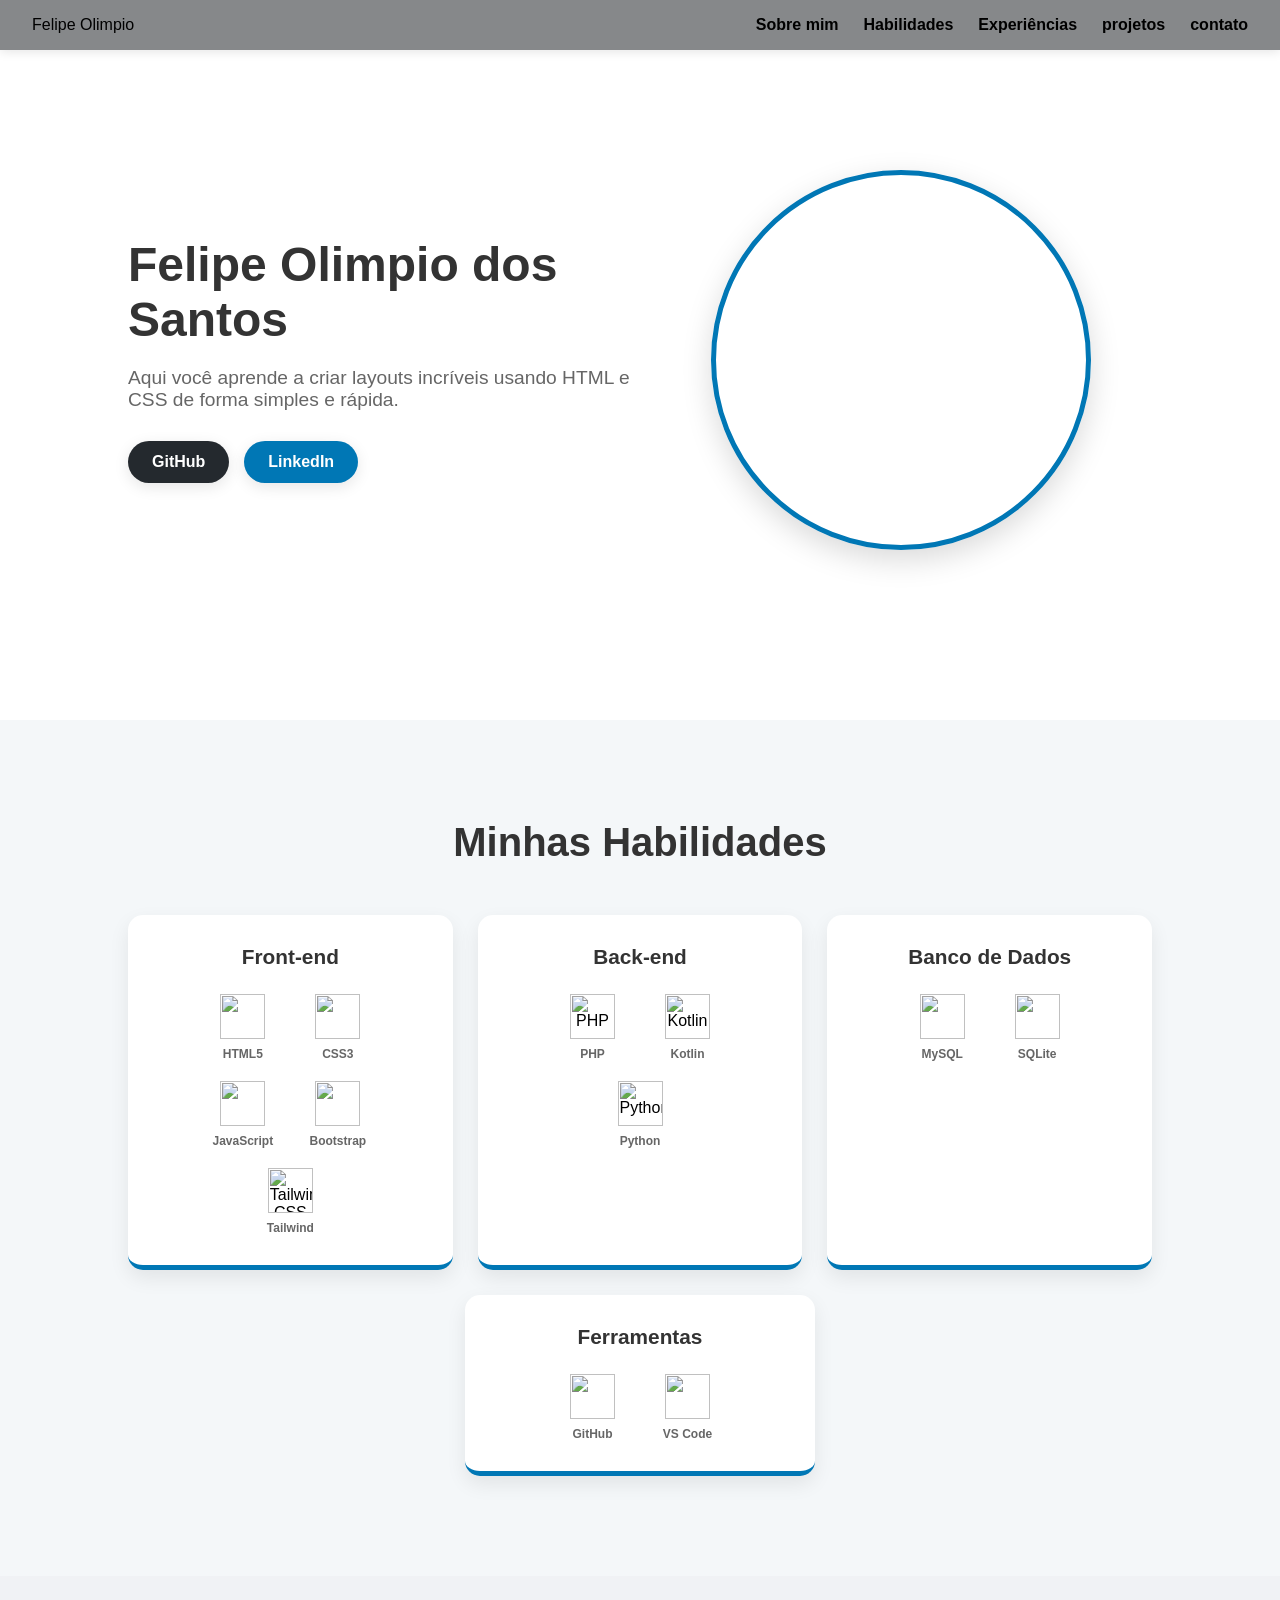
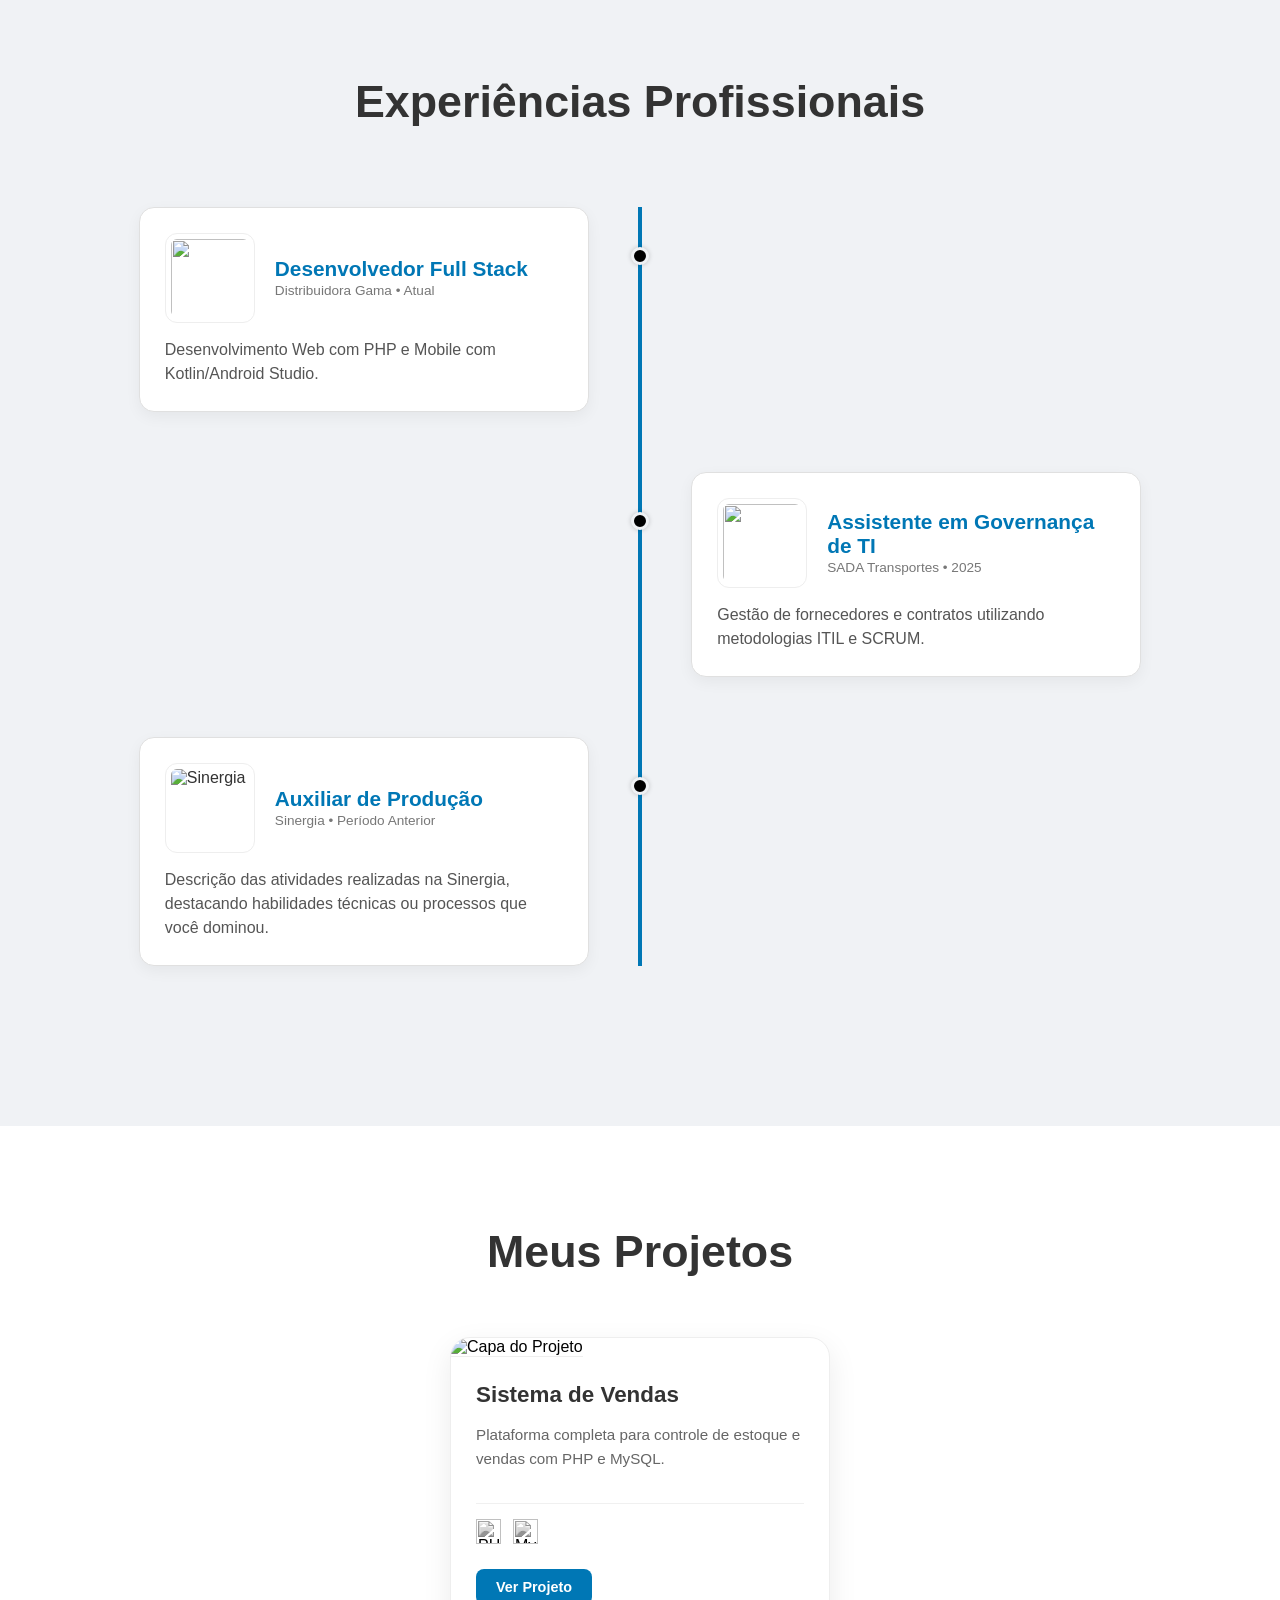
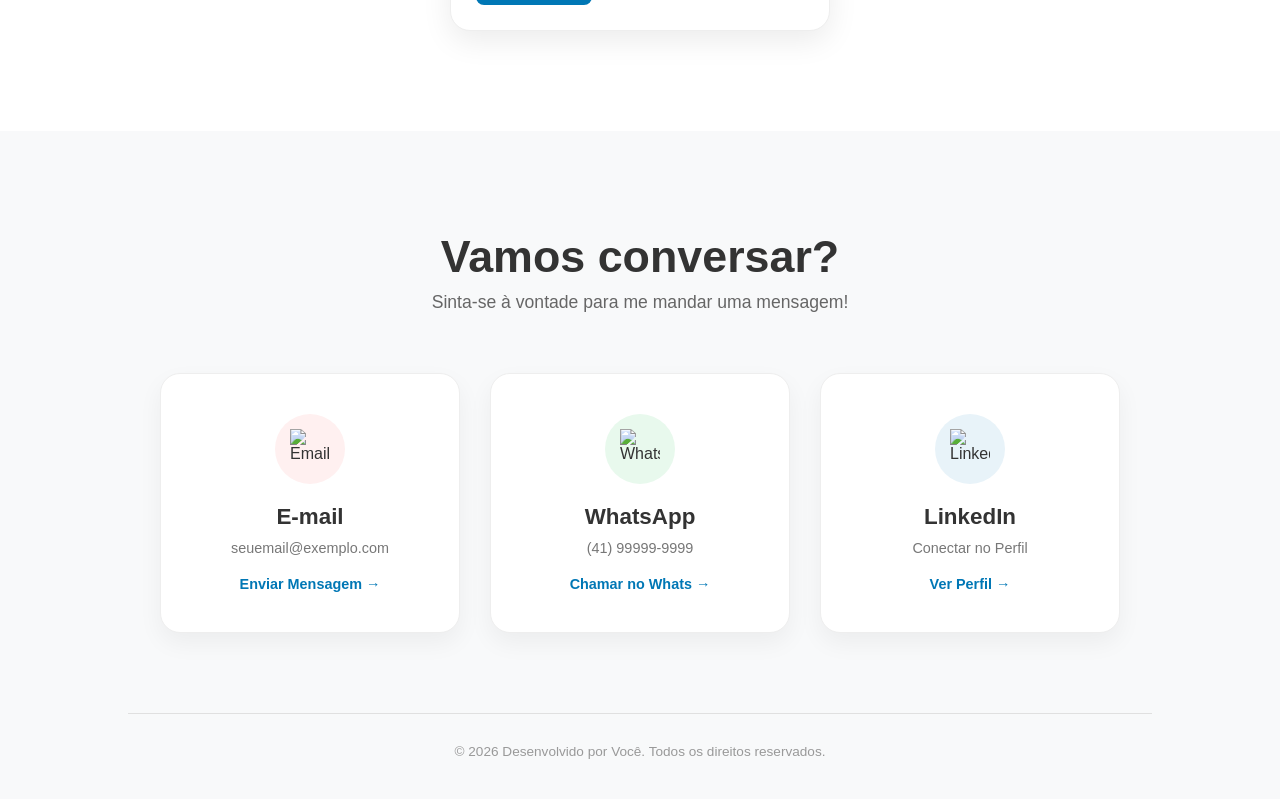
==== commit f1b04ff3: "desenvolvido projetos e contato" ====
--- a/index.html
+++ b/index.html
@@ -12,7 +12,7 @@
   <ul class="nav-links">
     <li><a href="#home">Sobre mim</a></li>
     <li><a href="#habilidades">Habilidades</a></li>
-    <li><a href="#experiencias">Experiencias</a></li>
+    <li><a href="#experiencias">Experiências</a></li>
     <li><a href="#projetos">projetos</a></li>
     <li><a href="#contato">contato</a></li>
   </ul>
@@ -29,7 +29,7 @@
   </div>
 
   <div class="foto-direita">
-    <img src="../projetos/img/images.jpeg" alt="Minha Foto">
+    <img src="../projetos/img/felipe.png" alt="Minha Foto">
   </div>
 </section>
 
@@ -132,5 +132,65 @@
     </div>
 
   </div> </section>
+
+<section class="secao-projetos" id="projetos">
+  <h2>Meus Projetos</h2>
+  
+  <div class="container-projetos">
+    <div class="projeto-card">
+      <div class="projeto-imagem">
+        <img src="https://via.placeholder.com/400x250" alt="Capa do Projeto">
+      </div>
+      <div class="projeto-info">
+        <h3>Sistema de Vendas</h3>
+        <p>Plataforma completa para controle de estoque e vendas com PHP e MySQL.</p>
+        <div class="projeto-ferramentas">
+          <img src="https://cdn.jsdelivr.net/gh/devicons/devicon/icons/php/php-original.svg" title="PHP">
+          <img src="https://cdn.jsdelivr.net/gh/devicons/devicon/icons/mysql/mysql-original.svg" title="MySQL">
+        </div>
+        <a href="#" class="btn-projeto">Ver Projeto</a>
+      </div>
+    </div>
+
+    </div>
+</section>
+
+<section class="secao-contato" id="contato">
+  <h2>Vamos conversar?</h2>
+  <p class="subtitulo-contato">Sinta-se à vontade para me mandar uma mensagem!</p>
+
+  <div class="container-contato">
+    <a href="mailto:seuemail@exemplo.com" class="contato-card">
+      <div class="contato-icone email">
+        <img src="https://cdn-icons-png.flaticon.com/512/732/732200.png" alt="Email">
+      </div>
+      <h3>E-mail</h3>
+      <p>seuemail@exemplo.com</p>
+      <span>Enviar Mensagem →</span>
+    </a>
+
+    <a href="https://wa.me/5541999999999" target="_blank" class="contato-card">
+      <div class="contato-icone whats">
+        <img src="https://cdn-icons-png.flaticon.com/512/733/733585.png" alt="WhatsApp">
+      </div>
+      <h3>WhatsApp</h3>
+      <p>(41) 99999-9999</p>
+      <span>Chamar no Whats →</span>
+    </a>
+
+    <a href="https://linkedin.com/in/seu-perfil" target="_blank" class="contato-card">
+      <div class="contato-icone linkedin">
+        <img src="https://cdn-icons-png.flaticon.com/512/174/174857.png" alt="LinkedIn">
+      </div>
+      <h3>LinkedIn</h3>
+      <p>Conectar no Perfil</p>
+      <span>Ver Perfil →</span>
+    </a>
+  </div>
+
+  <footer>
+    <p>&copy; 2026 Desenvolvido por Você. Todos os direitos reservados.</p>
+  </footer>
+</section>
 </body>
 </html>
--- a/style.css
+++ b/style.css
@@ -419,27 +419,213 @@
 
 /* FIM DA MINHA EXPERIENCIA */ 
 
-/* 1. SOBRE MIM - Fundo Branco */
-.secao-sobre {
-  background-color: #ffffff;
-  padding: 80px 10%;
-}
-
-/* 2. HABILIDADES - Fundo Cinza Gelo (Intercalando) */
-.secao-habilidades {
-  background-color: #f8f9fa; /* Um cinza bem clarinho */
-  padding: 100px 10%;
-}
-
-/* 3. EXPERIÊNCIA - Fundo Cinza Social (Intercalando mais escuro) */
-/* Este já está no código que limpamos antes! */
-.secao-experiencia {
-  background-color: #f0f2f5; 
-  padding: 100px 10%;
-}
-
-/* 4. PROJETOS - Volta para o Branco */
+
+/* Inicio dos projetos */
+
+/* --- SEÇÃO PROJETOS (FUNDO BRANCO) --- */
 .secao-projetos {
   background-color: #ffffff;
   padding: 100px 10%;
-}+  text-align: center;
+}
+
+.secao-projetos h2 {
+  font-size: 2.8rem;
+  margin-bottom: 60px;
+  color: #333;
+}
+
+.container-projetos {
+  display: flex;
+  justify-content: center;
+  gap: 30px;
+  flex-wrap: wrap; /* Faz os projetos irem para baixo no celular */
+}
+
+.projeto-card {
+  background: #ffffff;
+  border-radius: 20px;
+  overflow: hidden; /* Garante que a imagem siga o arredondado do card */
+  width: 100%;
+  max-width: 380px;
+  box-shadow: 0 10px 30px rgba(0,0,0,0.08);
+  border: 1px solid #eee;
+  transition: all 0.4s ease;
+  text-align: left;
+}
+
+.projeto-card:hover {
+  transform: translateY(-15px);
+  box-shadow: 0 20px 40px rgba(0,0,0,0.15);
+  border-color: #0077B5;
+}
+
+.projeto-imagem img {
+  width: 100%;
+  height: 200px;
+  object-fit: cover;
+  border-bottom: 1px solid #eee;
+}
+
+.projeto-info {
+  padding: 25px;
+}
+
+.projeto-info h3 {
+  color: #333;
+  margin-bottom: 15px;
+  font-size: 1.4rem;
+}
+
+.projeto-info p {
+  color: #666;
+  font-size: 0.95rem;
+  line-height: 1.6;
+  margin-bottom: 20px;
+  height: 60px; /* Mantém o alinhamento mesmo com textos diferentes */
+}
+
+/* Container das logos das ferramentas */
+.projeto-ferramentas {
+  display: flex;
+  gap: 12px;
+  margin-bottom: 25px;
+  padding-top: 15px;
+  border-top: 1px solid #f0f0f0;
+}
+
+.projeto-ferramentas img {
+  width: 25px;
+  height: 25px;
+  filter: grayscale(100%);
+  transition: 0.3s;
+}
+
+.projeto-card:hover .projeto-ferramentas img {
+  filter: grayscale(0%); /* As ferramentas ganham cor no hover */
+}
+
+.btn-projeto {
+  display: inline-block;
+  padding: 10px 20px;
+  background-color: #0077B5;
+  color: white;
+  text-decoration: none;
+  border-radius: 8px;
+  font-weight: bold;
+  font-size: 0.9rem;
+  transition: 0.3s;
+}
+
+.btn-projeto:hover {
+  background-color: #005582;
+}
+
+/* Termino dos meus projetos 
+
+/* inicio do contato 
+/* --- SEÇÃO CONTATO (FUNDO CINZA GELO) --- */
+.secao-contato {
+  background-color: #f8f9fa;
+  padding: 100px 10% 40px 10%;
+  text-align: center;
+}
+
+.secao-contato h2 {
+  font-size: 2.8rem;
+  color: #333;
+  margin-bottom: 10px;
+}
+
+.subtitulo-contato {
+  color: #666;
+  margin-bottom: 60px;
+  font-size: 1.1rem;
+}
+
+.container-contato {
+  display: flex;
+  justify-content: center;
+  gap: 30px;
+  flex-wrap: wrap;
+  margin-bottom: 80px;
+}
+
+.contato-card {
+  background: #ffffff;
+  width: 100%;
+  max-width: 300px;
+  padding: 40px 20px;
+  border-radius: 20px;
+  text-decoration: none;
+  color: #333;
+  box-shadow: 0 10px 25px rgba(0,0,0,0.05);
+  border: 1px solid #eee;
+  transition: all 0.4s ease;
+  display: flex;
+  flex-direction: column;
+  align-items: center;
+}
+
+/* Efeito de movimento que você gosta */
+.contato-card:hover {
+  transform: translateY(-15px);
+  box-shadow: 0 20px 40px rgba(0,0,0,0.1);
+  border-color: #0077B5;
+}
+
+.contato-icone {
+  width: 70px;
+  height: 70px;
+  margin-bottom: 20px;
+  display: flex;
+  align-items: center;
+  justify-content: center;
+  border-radius: 50%;
+  transition: 0.3s;
+}
+
+.contato-icone img {
+  width: 40px;
+  height: 40px;
+}
+
+/* Cores suaves de fundo para os ícones */
+.contato-icone.email { background-color: #fff0f0; }
+.contato-icone.whats { background-color: #e8f9ed; }
+.contato-icone.linkedin { background-color: #e8f3f9; }
+
+.contato-card h3 {
+  font-size: 1.4rem;
+  margin-bottom: 10px;
+}
+
+.contato-card p {
+  color: #777;
+  font-size: 0.9rem;
+  margin-bottom: 20px;
+}
+
+.contato-card span {
+  font-weight: bold;
+  color: #0077B5;
+  font-size: 0.9rem;
+}
+
+/* FOOTER FINAL */
+footer {
+  margin-top: 50px;
+  padding-top: 30px;
+  border-top: 1px solid #e0e0e0;
+  color: #999;
+  font-size: 0.85rem;
+}
+
+/* Ajuste Celular */
+@media (max-width: 768px) {
+  .contato-card {
+    max-width: 100%;
+  }
+}
+
+/* termino do meu contato 
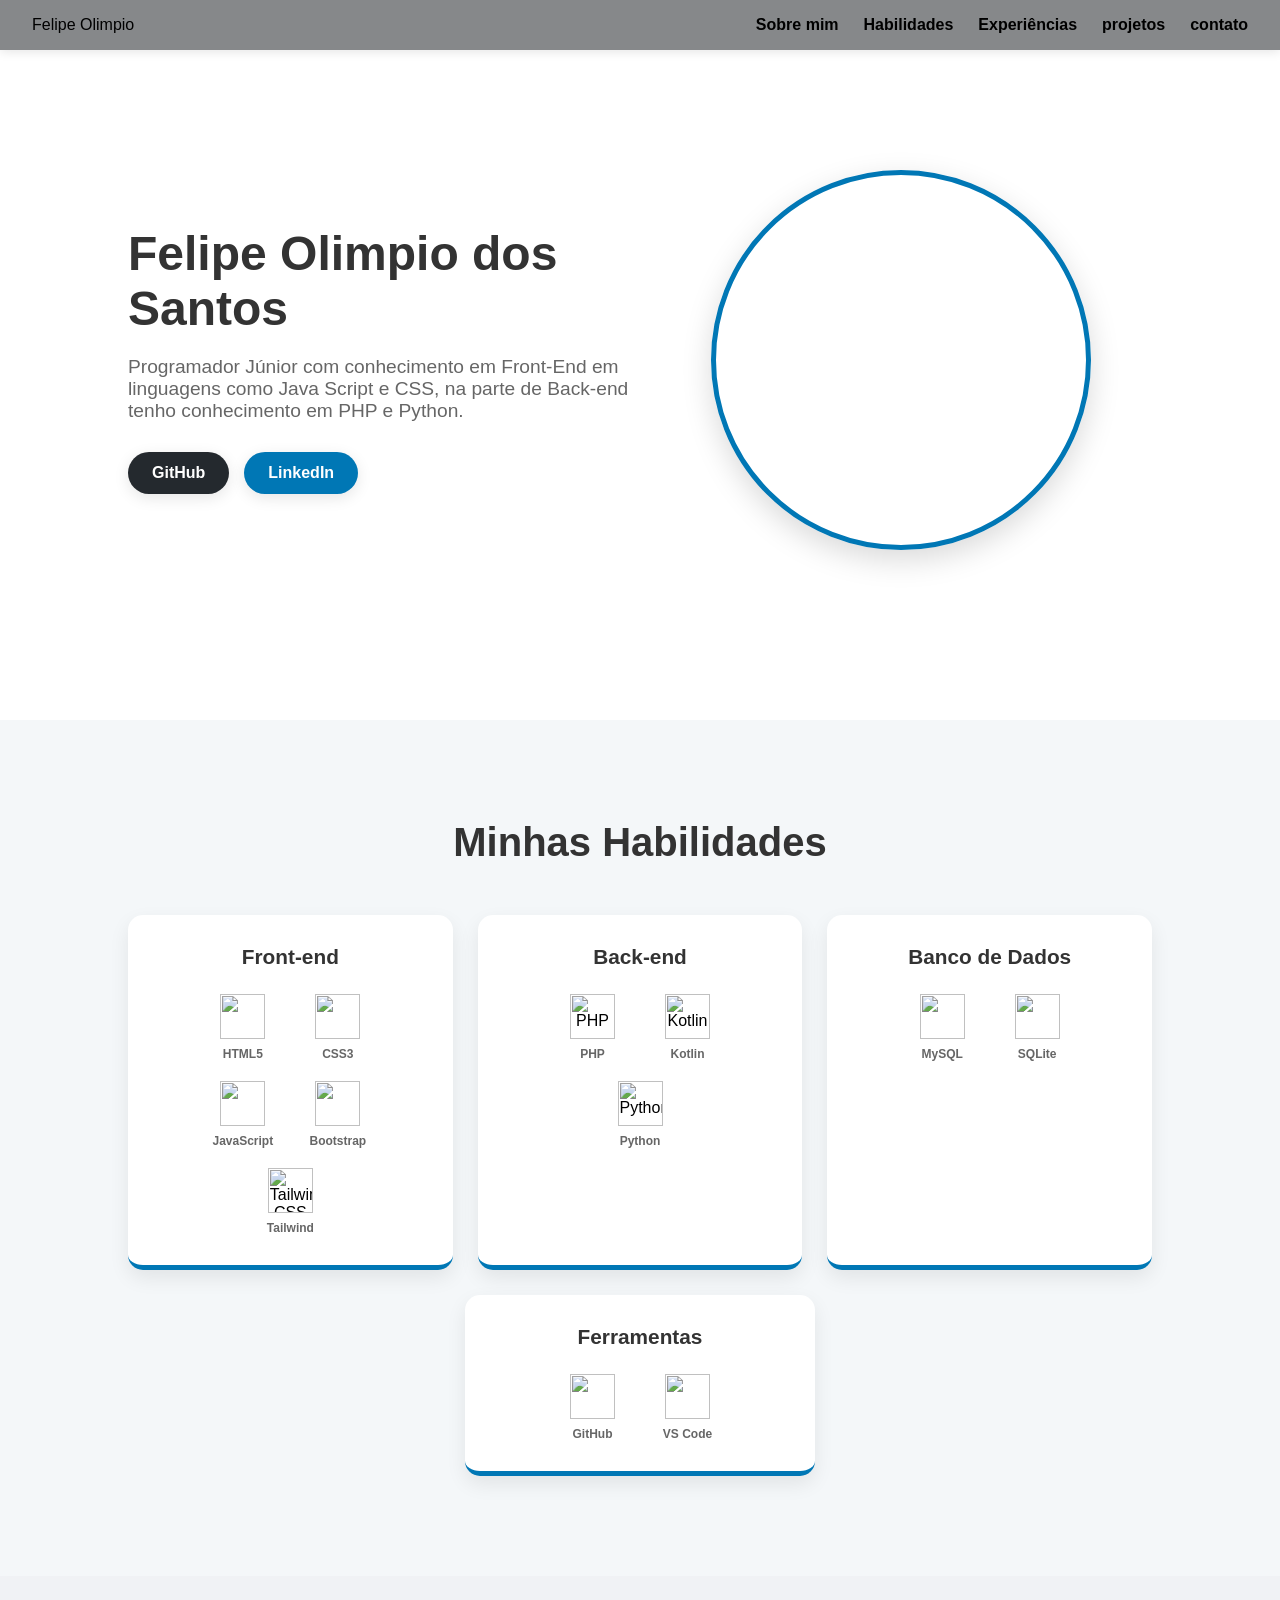
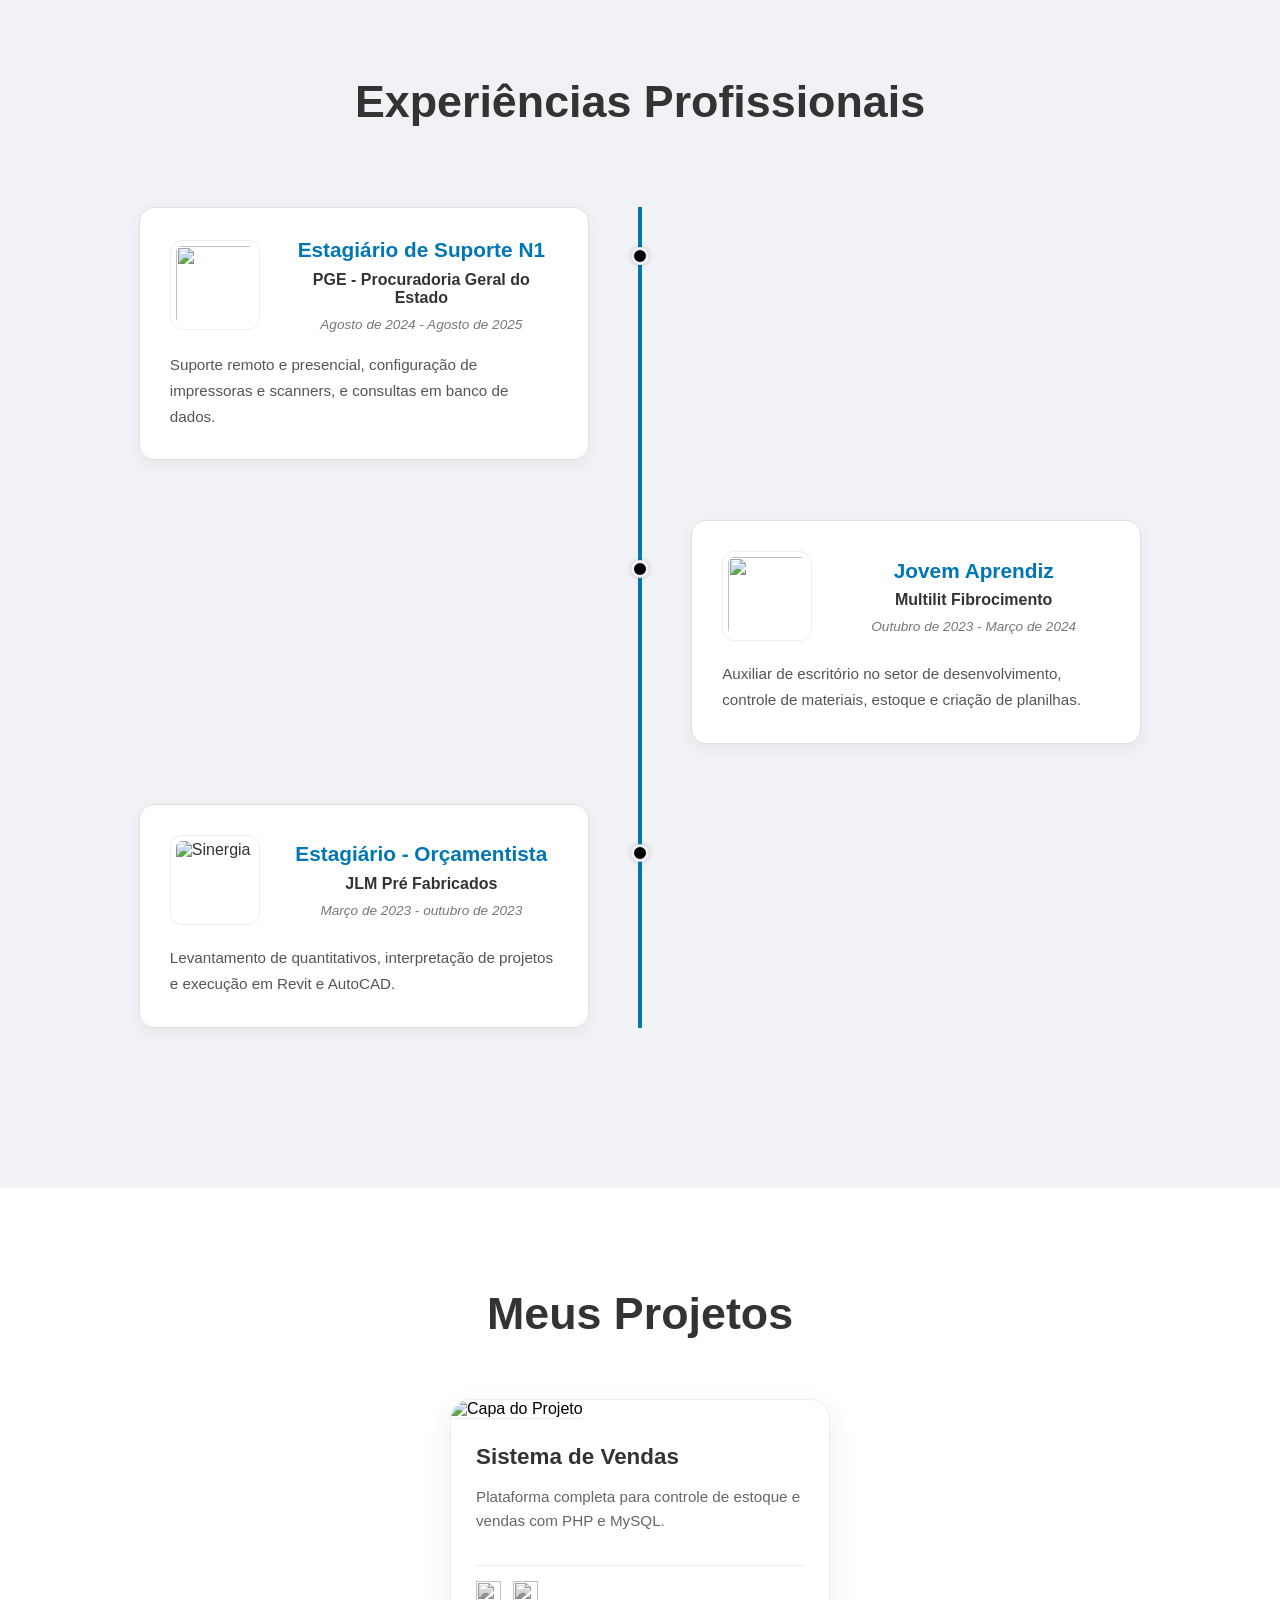
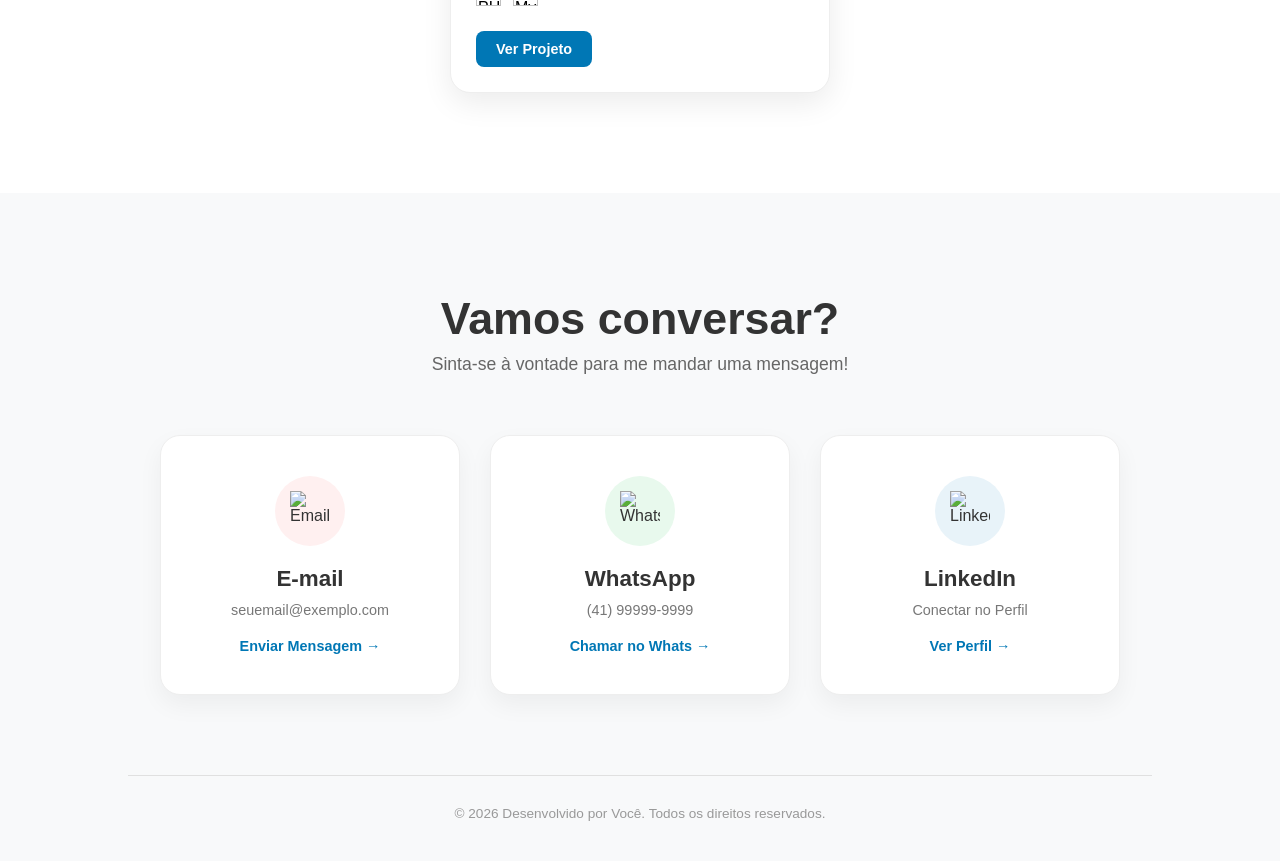
==== commit 08deda3a: "Atualizando informações pessoais" ====
--- a/index.html
+++ b/index.html
@@ -21,7 +21,7 @@
 <section class="main-content" id="home">
   <div class="texto-esquerda">
     <h1>Felipe Olimpio dos Santos</h1>
-    <p>Aqui você aprende a criar layouts incríveis usando HTML e CSS de forma simples e rápida.</p>
+    <p>Programador Júnior com conhecimento em Front-End em linguagens como Java Script e CSS, na parte de Back-end tenho conhecimento em PHP e Python.</p>
     <div class="botoes-grupo">
       <a href="https://github.com/felipeolimpio07" class="btn-github" target="_blank">GitHub</a>
       <a href="https://www.linkedin.com/in/felipe-olimpio-136344257/" class="btn-linkedin" target="_blank">LinkedIn</a>
@@ -93,13 +93,14 @@
       <div class="timeline-dot"></div>
       <div class="timeline-card">
         <div class="card-header">
-          <img src="https://encrypted-tbn0.gstatic.com/images?q=tbn:ANd9GcQNS9ITHA_0lVUxZVQkwZj-KroqVImxSdyP3g&s" class="logo-empresa-time">
-          <div>
-            <h3>Desenvolvedor Full Stack</h3>
-            <span>Distribuidora Gama • Atual</span>
+          <img src="https://encrypted-tbn0.gstatic.com/images?q=tbn:ANd9GcRZpLUWRYOLNiDZ67AYZgL-AvI2OdOGyGLnRw&s" class="logo-empresa-time">
+          <div class="header-texto">
+            <h3>Estagiário de Suporte N1</h3>
+            <span class="empresa">PGE - Procuradoria Geral do Estado</span>
+            <span class="periodo">Agosto de 2024 - Agosto de 2025</span>
           </div>
         </div>
-        <p>Desenvolvimento Web com PHP e Mobile com Kotlin/Android Studio.</p>
+        <p>Suporte remoto e presencial, configuração de impressoras e scanners, e consultas em banco de dados.</p>
       </div>
     </div>
 
@@ -107,13 +108,14 @@
       <div class="timeline-dot"></div>
       <div class="timeline-card">
         <div class="card-header">
-          <img src="https://encrypted-tbn0.gstatic.com/images?q=tbn:ANd9GcRZpLUWRYOLNiDZ67AYZgL-AvI2OdOGyGLnRw&s" class="logo-empresa-time">
-          <div>
-            <h3>Assistente em Governança de TI</h3>
-            <span>SADA Transportes • 2025</span>
+          <img src="https://encrypted-tbn0.gstatic.com/images?q=tbn:ANd9GcQNS9ITHA_0lVUxZVQkwZj-KroqVImxSdyP3g&s" class="logo-empresa-time">
+          <div class="header-texto">
+            <h3>Jovem Aprendiz</h3>
+            <span class="empresa">Multilit Fibrocimento</span>
+            <span class="periodo">Outubro de 2023 - Março de 2024</span>
           </div>
         </div>
-        <p>Gestão de fornecedores e contratos utilizando metodologias ITIL e SCRUM.</p>
+        <p>Auxiliar de escritório no setor de desenvolvimento, controle de materiais, estoque e criação de planilhas.</p>
       </div>
     </div>
 
@@ -122,16 +124,18 @@
       <div class="timeline-card">
         <div class="card-header">
           <img src="https://encrypted-tbn0.gstatic.com/images?q=tbn:ANd9GcR1Pd4dSfH1vOXASTtJGQQJOp2rwOepHSz-cg&s" alt="Sinergia" class="logo-empresa-time">
-          <div>
-            <h3>Auxiliar de Produção</h3>
-            <span>Sinergia • Período Anterior</span>
+          <div class="header-texto">
+            <h3>Estagiário - Orçamentista</h3>
+            <span class="empresa">JLM Pré Fabricados</span>
+            <span class="periodo">Março de 2023 - outubro de 2023</span>
           </div>
         </div>
-        <p>Descrição das atividades realizadas na Sinergia, destacando habilidades técnicas ou processos que você dominou.</p>
-      </div>
-    </div>
-
-  </div> </section>
+        <p>Levantamento de quantitativos, interpretação de projetos e execução em Revit e AutoCAD.</p>
+      </div>
+    </div>
+
+  </div> 
+</section>
 
 <section class="secao-projetos" id="projetos">
   <h2>Meus Projetos</h2>
--- a/style.css
+++ b/style.css
@@ -289,10 +289,10 @@
 
 /* INICIO DA MINHA CARREIRA */
 
-/* --- SEÇÃO EXPERIÊNCIA (ESTILO FINAL LIMPO) --- */
+/* --- SEÇÃO EXPERIÊNCIA (VERSÃO FINAL ATUALIZADA) --- */
 
 .secao-experiencia {
-  background-color: #f0f2f5; /* Cinza claro de fundo */
+  background-color: #f0f2f5; 
   padding: 100px 10%;
   position: relative;
 }
@@ -311,12 +311,11 @@
   margin: 0 auto;
 }
 
-/* Linha central azul */
 .timeline-line {
   position: absolute;
   left: 50%;
   width: 4px;
-  height: 100%; /* Garante que desça até o final do container */
+  height: 100%;
   background: #0077B5;
   transform: translateX(-50%);
   top: 0;
@@ -333,11 +332,10 @@
 .timeline-item.left { justify-content: flex-end; padding-right: 55%; }
 .timeline-item.right { justify-content: flex-start; padding-left: 55%; }
 
-/* O CARD BRANCO */
 .timeline-card {
   background: #ffffff;
   color: #333;
-  padding: 25px;
+  padding: 30px; /* Aumentado para dar mais respiro interno */
   border-radius: 15px;
   width: 100%;
   max-width: 450px;
@@ -345,26 +343,33 @@
   box-shadow: 0 5px 15px rgba(0,0,0,0.05);
   border: 1px solid #e0e0e0;
   cursor: pointer;
-  /* Transição suave para o movimento de subir */
   transition: all 0.4s cubic-bezier(0.175, 0.885, 0.32, 1.275);
   z-index: 2;
 }
 
-/* Efeito Hover: Card sobe reto e ganha destaque */
 .timeline-card:hover {
   transform: translateY(-12px);
   box-shadow: 0 20px 40px rgba(0,0,0,0.12);
   border-color: #0077B5;
 }
 
+/* HEADER COM LOGO E TEXTO ESPAÇADO */
 .card-header {
   display: flex;
   align-items: center;
-  gap: 20px;
-  margin-bottom: 15px;
-}
-
-/* LOGO GRANDE E RETA */
+  gap: 25px; /* Espaço entre a logo e o bloco de texto */
+  margin-bottom: 20px; /* Espaço entre o header e a descrição abaixo */
+}
+
+.header-texto {
+  display: flex;
+  flex-direction: column;
+  align-items: center; 
+  text-align: center;    
+  flex: 1;
+  gap: 8px; /* O segredo para descolar as palavras uma da outra verticalmente */
+}
+
 .logo-empresa-time {
   width: 90px !important;
   height: 90px !important;
@@ -376,23 +381,36 @@
   transition: 0.3s;
 }
 
-.timeline-card h3 {
+.header-texto h3 {
   font-size: 1.3rem;
   color: #0077B5;
   margin: 0;
-}
-
-.timeline-card span {
+  line-height: 1.2;
+}
+
+.header-texto .empresa {
+  font-weight: bold;
+  color: #333;
+  font-size: 1rem;
+  display: block;
+}
+
+.header-texto .periodo {
   font-size: 0.85rem;
   color: #777;
-}
-
+  font-style: italic;
+  display: block;
+  margin-top: 2px; /* Pequeno ajuste fino */
+}
+
+/* TEXTO DE DESCRIÇÃO COM MAIS RESPIRO */
 .timeline-card p {
   color: #555;
-  line-height: 1.5;
-}
-
-/* BOLINHA PRETA */
+  line-height: 1.7; /* Aumentado para as linhas não ficarem grudadas */
+  margin-top: 15px;
+  font-size: 0.95rem;
+}
+
 .timeline-dot {
   position: absolute;
   left: 50%;
@@ -403,11 +421,10 @@
   border-radius: 50%;
   transform: translateX(-50%);
   z-index: 10;
-  border: 3px solid #f0f2f5; /* Borda da cor do fundo da seção */
+  border: 3px solid #f0f2f5;
   box-shadow: 0 0 5px rgba(0,0,0,0.2);
 }
 
-/* Responsividade para Celular */
 @media (max-width: 768px) {
   .timeline-line, .timeline-dot { left: 20px; }
   .timeline-item.left, .timeline-item.right {
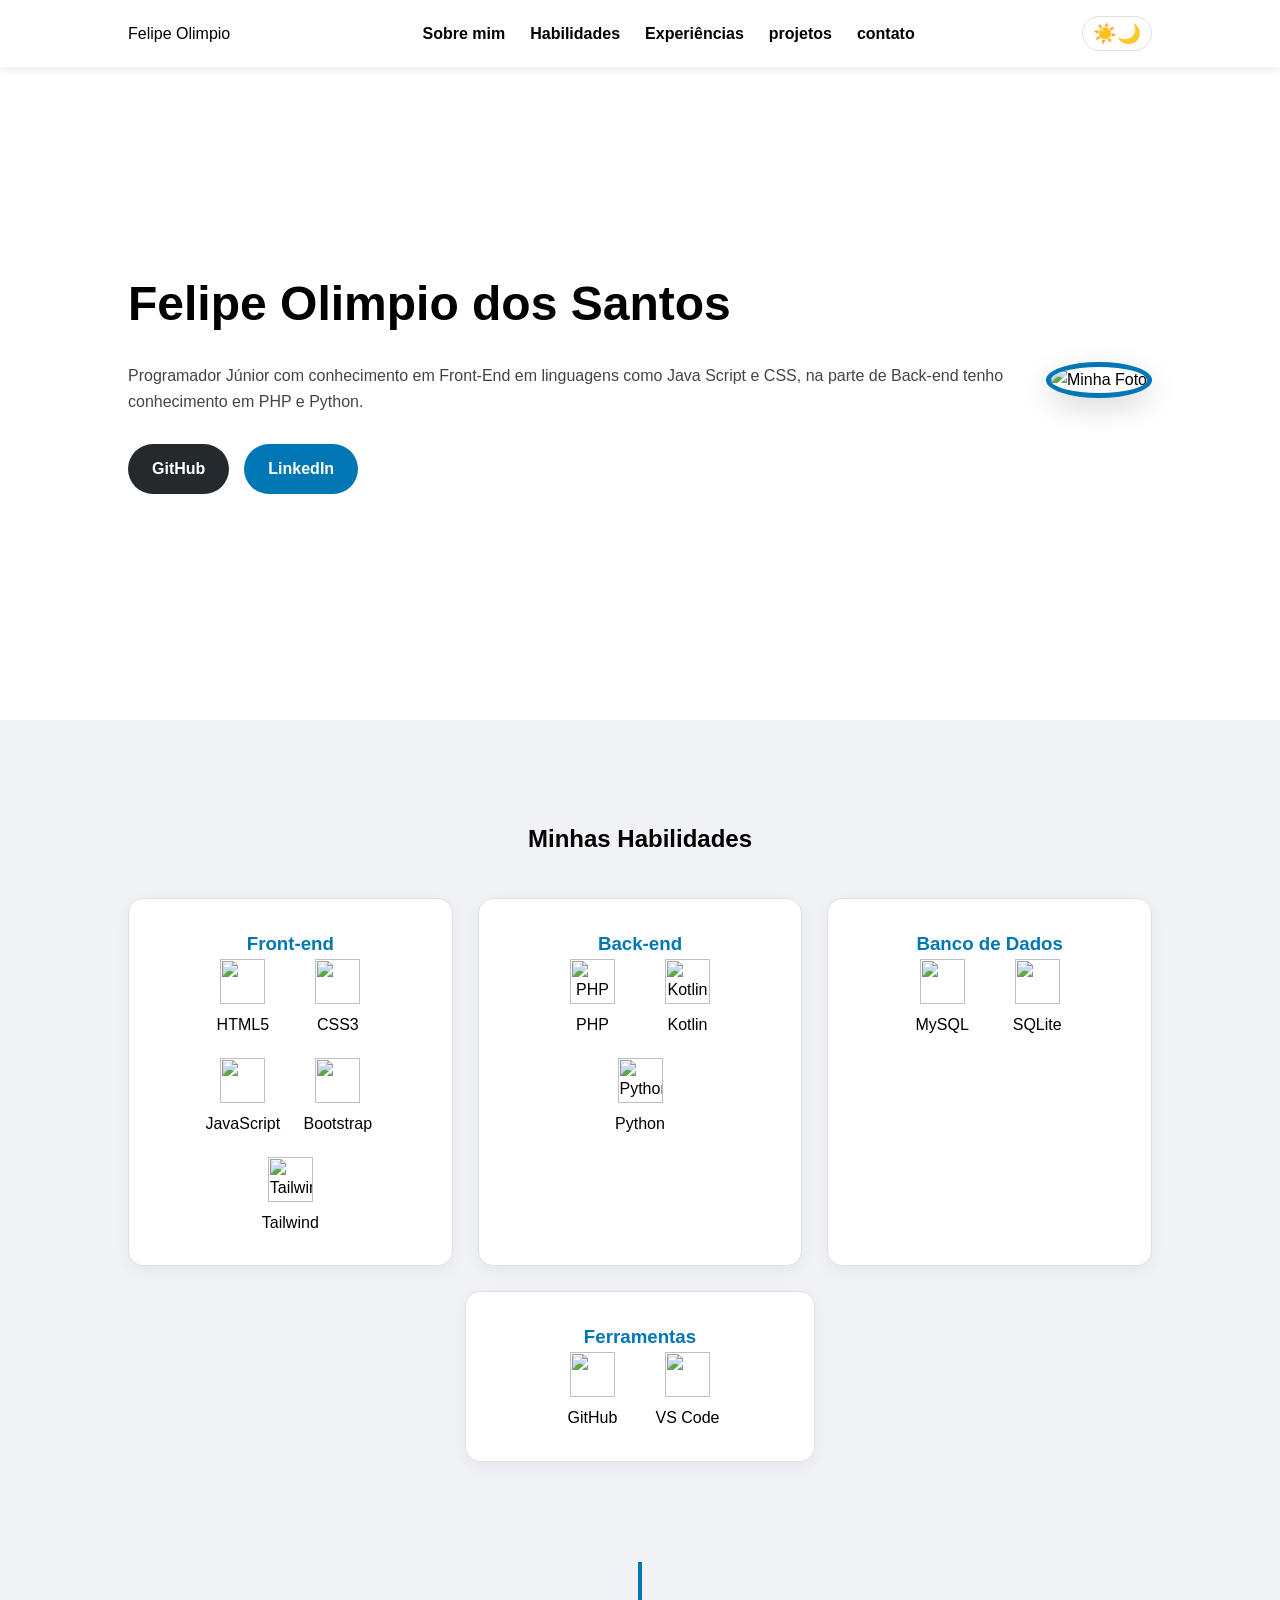
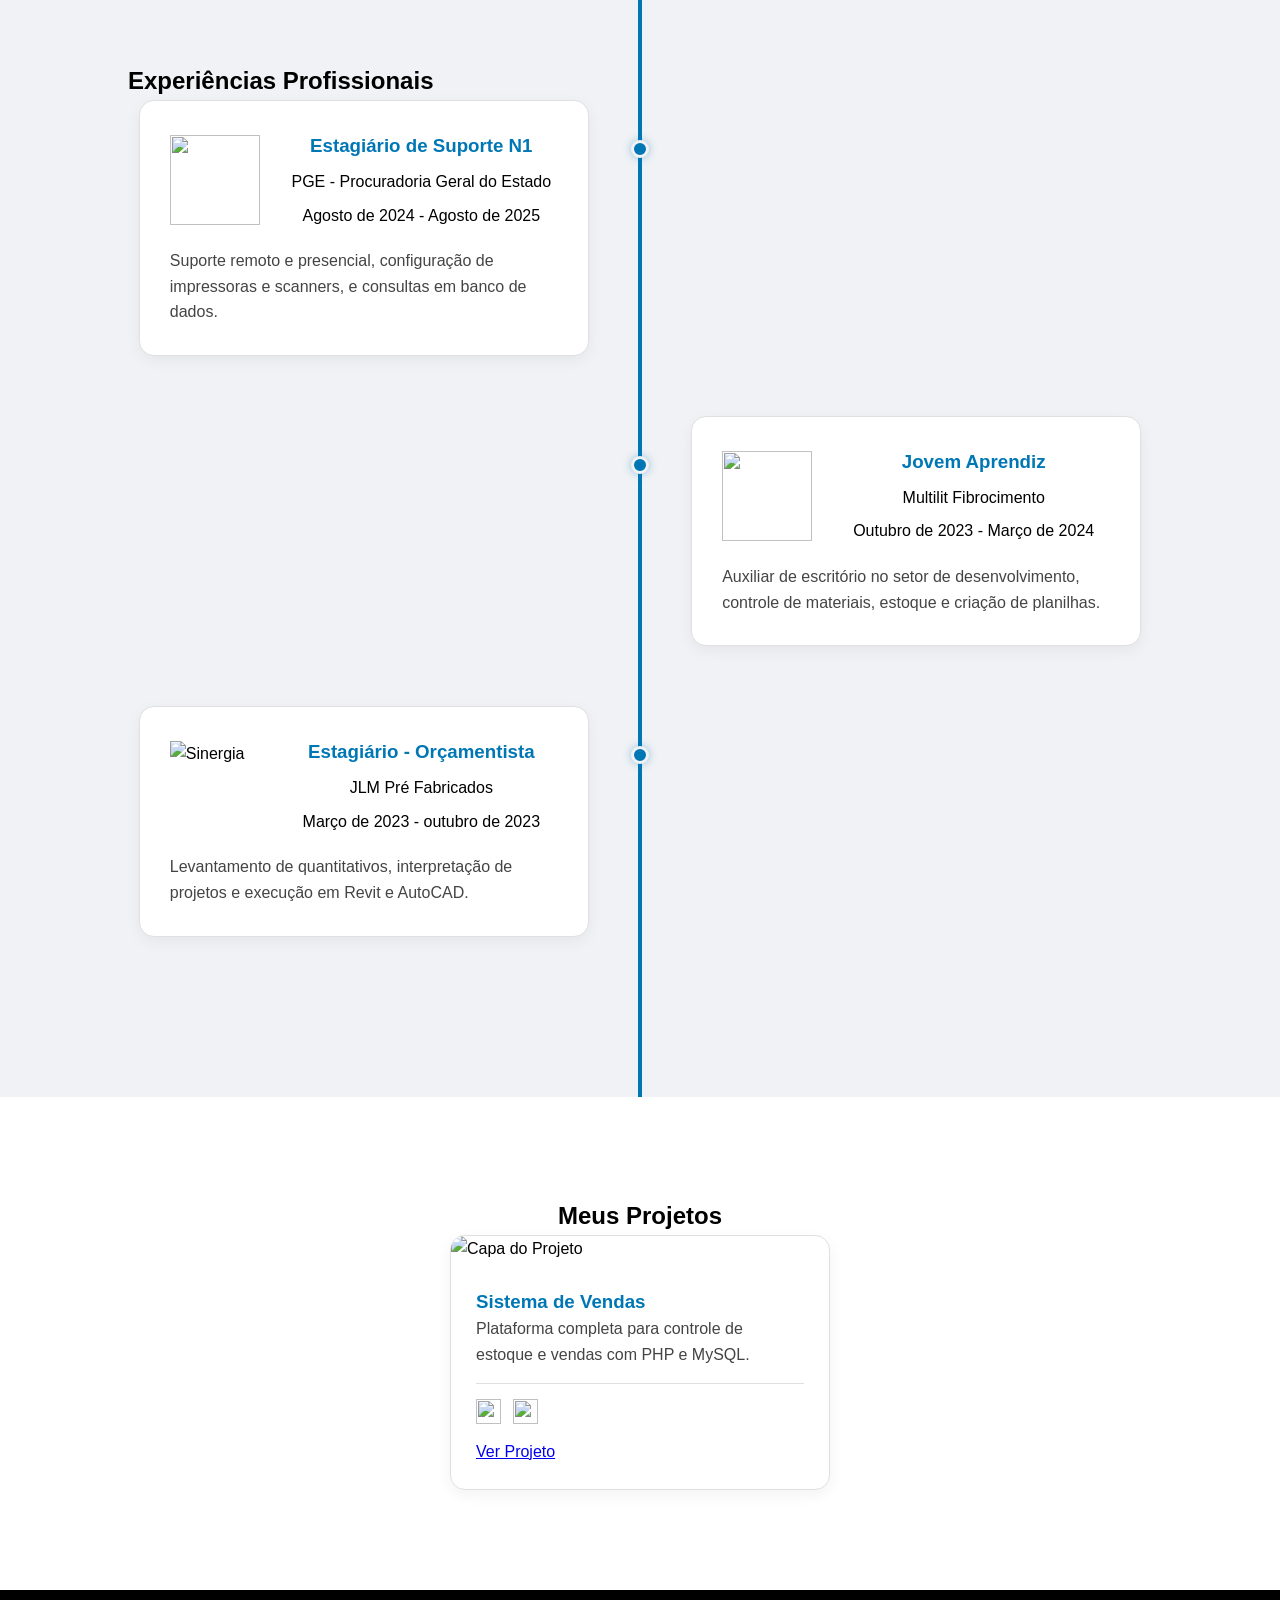
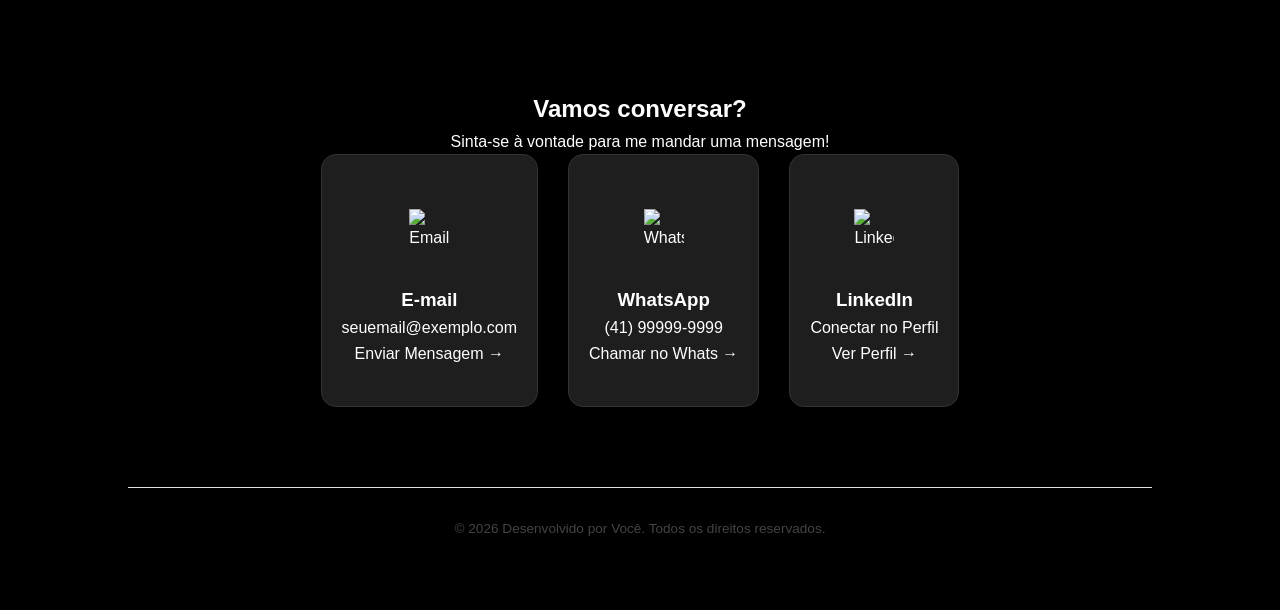
==== commit c58b03dc: "modo claro e modo escuro" ====
--- a/index.html
+++ b/index.html
@@ -16,6 +16,10 @@
     <li><a href="#projetos">projetos</a></li>
     <li><a href="#contato">contato</a></li>
   </ul>
+  <button id="theme-toggle" class="theme-btn">
+  <span class="icon-sun">☀️</span>
+  <span class="icon-moon">🌙</span>
+</button>
 </nav>
 
 <section class="main-content" id="home">
@@ -197,4 +201,21 @@
   </footer>
 </section>
 </body>
-</html>+</html>
+
+<script>
+  const themeToggle = document.getElementById('theme-toggle');
+  const body = document.documentElement; // Pega o <html>
+
+  // Verifica se o usuário já tinha uma preferência salva
+  const savedTheme = localStorage.getItem('theme') || 'light';
+  body.setAttribute('data-theme', savedTheme);
+
+  themeToggle.addEventListener('click', () => {
+    const currentTheme = body.getAttribute('data-theme');
+    const newTheme = currentTheme === 'light' ? 'dark' : 'light';
+    
+    body.setAttribute('data-theme', newTheme);
+    localStorage.setItem('theme', newTheme); // Salva a escolha para a próxima visita
+  });
+</script>
--- a/style.css
+++ b/style.css
@@ -1,213 +1,155 @@
-/* Reset básico para tirar margens padrão */
+/* --- 1. CONFIGURAÇÕES DE TEMA (VARIÁVEIS ÚNICAS) --- */
+:root {
+  --bg-body: #ffffff;
+  --bg-secao-alt: #f8f9fa;
+  --bg-card: #ffffff;
+  --text-primary: #000000;
+  --text-secondary: #444444;
+  --border-color: #e0e0e0;
+  --navbar-bg: #ffffff;
+  --accent-color: #0077B5;
+}
+
+[data-theme="dark"] {
+  --bg-body: #121212;
+  --bg-secao-alt: #181818;
+  --bg-card: #252525;
+  --text-primary: #ffffff;
+  --text-secondary: #cccccc;
+  --border-color: #383838;
+  --navbar-bg: #1a1a1a;
+  --accent-color: #00a8ff;
+}
+
+/* --- 2. RESET E PADRÕES --- */
 * {
-margin: 0;
-padding: 0;
-box-sizing: border-box;
-font-family: sans-serif;
-}
-
+  margin: 0;
+  padding: 0;
+  box-sizing: border-box;
+  font-family: sans-serif;
+  transition: background-color 0.3s, color 0.3s, transform 0.3s;
+}
+
+html {
+  scroll-behavior: smooth;
+}
+
+body {
+  background-color: var(--bg-body);
+  color: var(--text-primary);
+  line-height: 1.6;
+}
+
+/* --- 3. COMPONENTES GERAIS --- */
+h1, h2, h3, span, li a {
+  color: var(--text-primary);
+}
+
+p {
+  color: var(--text-secondary);
+}
+
+/* --- 4. NAVBAR --- */
 .navbar {
-display: flex; /* PAR FICAR DENTRO DA NAVBAR */
-justify-content: space-between; /* Logo na esquerda, links na direita */
-align-items: center; /*ALINHAMENTO DENTRO DA NAVBAR */
-background-color: #86888A; /* COR DE FUNDO DA NAVBAR*/
-padding: 1rem 2rem; /* TAMANHO DA NAVBAR */
-color: black; /*COR DO NOME DA ESQUERDA */
-gap : 30px; 
-box-shadow: 0 2px 10px rgba(0,0,0,0.1);
-
-  /* --- AS LINHAS MÁGICAS PARA FIXAR --- */
-  position: fixed; /* Fixa a barra na tela */
-  top: 0;          /* Cola no topo */
-  left: 0;         /* Começa da esquerda */
-  width: 100%;     /* Ocupa a largura toda */
-  z-index: 1000;   /* Garante que ela fique por cima de tudo (foto, texto, etc) */
+  display: flex;
+  justify-content: space-between;
+  align-items: center;
+  background-color: var(--navbar-bg);
+  padding: 1rem 10%;
+  position: fixed;
+  top: 0;
+  left: 0;
+  width: 100%;
+  z-index: 1000;
+  box-shadow: 0 2px 10px rgba(0,0,0,0.1);
+  backdrop-filter: blur(10px);
 }
 
 .nav-links {
-display: flex; /*PARA FICAR NA HORIZONTAL OS BOTÕES */
-list-style: none; /*PARA TIRAR AS BOLINHAS DOS BOTÕES */
+  display: flex;
+  list-style: none;
 }
 
 .nav-links li {
-margin-left: 25px; /*DISTANCIAS DAS PALAVRAS NA NAVBAR */
+  margin-left: 25px;
 }
 
 .nav-links a {
-color: black; /* COR DAS LETRAS DA NAVBAR*/
-text-decoration: none; /* PARA TIRAR A LINHA DE BAIXO DE CADA BOTÃO */
-font-weight: bold; /*ESTILO DA LETRA DA NAVEBAR */
-
-}
-
-/* Efeito ao passar o mouse */
+  text-decoration: none;
+  font-weight: bold;
+}
+
 .nav-links a:hover {
-color: #0077B5;
-}
-
-/*TERMINO DO ESTILO DA NAVBAR */ /*TERMINO DO ESTILO DA NAVBAR */ /*TERMINO DO ESTILO DA NAVBAR */ /*TERMINO DO ESTILO DA NAVBAR */ 
-
-/*INICIO DO SOBRE MIM */ /*INICIO DO SOBRE MIM */ /*INICIO DO SOBRE MIM */ /*INICIO DO SOBRE MIM */ /*INICIO DO SOBRE MIM */
-
-
+  color: var(--accent-color);
+}
+
+/* Botão de Troca de Tema */
+.theme-btn {
+  background: none;
+  border: 1px solid var(--border-color);
+  padding: 5px 10px;
+  cursor: pointer;
+  border-radius: 20px;
+  font-size: 1.2rem;
+  display: flex;
+  align-items: center;
+}
+
+/* --- 5. SEÇÃO HOME / SOBRE MIM --- */
 .main-content {
-  display: flex; /* Coloca texto e imagem lado a lado */
-  align-items: center; /* Centraliza verticalmente o texto com a foto */
-  justify-content: space-between; /* Texto na ponta esquerda, foto na direita */
-  padding: 50px 10%; /* Espaçamento interno para não grudar nas bordas da tela */
-  min-height: 80vh; /* Faz a seção ocupar quase a tela toda */
-}
-
-.texto-esquerda {
-  flex: 1; /* Faz o texto ocupar metade do espaço */
-  padding-right: 20px;
-}
-
-.texto-esquerda h1 {
-  font-size: 3rem;
-  margin-bottom: 20px;
-  color: #333;
-}
-
-.texto-esquerda p {
-  font-size: 1.2rem;
-  color: #666;
-  margin-bottom: 30px;
-}
-
-.foto-direita {
-  flex: 1; /* Mantém metade do espaço */
-  display: flex;
-  justify-content: center;
-  align-items: center; /* Centraliza perfeitamente */
-}
+  display: flex;
+  align-items: center;
+  justify-content: space-between;
+  padding: 120px 10% 80px 10%;
+  min-height: 80vh;
+}
+
+.texto-esquerda { flex: 1; padding-right: 20px; }
+.texto-esquerda h1 { font-size: 3rem; margin-bottom: 20px; }
 
 .foto-direita img {
-  width: 450px; /* Tamanho maior - ajuste conforme sua tela */
-  height: 450px; /* Mesmo valor para círculo perfeito */
-  max-width: 100%; /* Responsivo em telas menores */
-  object-fit: cover; /* Preenche sem distorcer */
-  border-radius: 50%; /* Foto 100% redonda */
-  box-shadow: 10px 20px 20px rgba(0,0,0,0.1); /* Sombra corrigida */
-}
-
-/*TERMINO DO SOBRE MIM */ /*TERMINO DO SOBRE MIM */ /*TERMINO DO SOBRE MIM */ /*TERMINO DO SOBRE MIM */ /*TERMINO DO SOBRE MIM */ /*TERMINO DO SOBRE MIM */
-
-/* INICIO BOTÕES DO LINKDIM E GITHUB */
-
-.botoes-grupo {
-  display: flex;
-  gap: 15px; /* Espaço entre botões */
-  margin-top: 30px; /* Distância do texto */
-}
-
-.btn-saiba-mais,
-.btn-github,
-.btn-linkedin {
-  display: flex;
-  align-items: center;
-  gap: 8px; /* Espaço ícone-texto */
+  width: 380px;
+  height: 380px;
+  border-radius: 50%;
+  object-fit: cover;
+  border: 5px solid var(--accent-color);
+  box-shadow: 0 10px 30px rgba(0,0,0,0.15);
+}
+
+.botoes-grupo { display: flex; gap: 15px; margin-top: 30px; }
+
+.btn-github, .btn-linkedin {
   padding: 12px 24px;
   border-radius: 50px;
   text-decoration: none;
   font-weight: bold;
-  font-size: 1rem;
-  transition: all 0.3s ease;
-  box-shadow: 0 4px 15px rgba(0,0,0,0.1);
-}
-
-.btn-saiba-mais {
-  background: linear-gradient(45deg, #ff6b6b, #feca57);
   color: white;
 }
-
-.btn-saiba-mais:hover {
-  transform: translateY(-2px);
-  box-shadow: 0 6px 20px rgba(0,0,0,0.2);
-}
-
-.btn-github {
-  background: #24292e;
-  color: white;
-}
-
-.btn-github:hover {
-  background: #30363d;
-}
-
-.btn-linkedin {
-  background: #0077b5;
-  color: white;
-}
-
-.btn-linkedin:hover {
-  background: #005582;
-}
-
-.btn-icone {
-  width: 20px;
-  height: 20px;
-}
-
-/* TERMINO BOTÕES DO LINKDIM E GITHUB */
-
-/*ROLAGEM SUAVE */
-
-/* Faz a rolagem ser suave quando clicar no menu */
-html {
-  scroll-behavior: smooth;
-}
-
-/* Deixa a foto redonda e maior */
-.foto-direita img {
-  width: 380px;      /* Tamanho maior que você pediu */
-  height: 380px;     /* Precisa ser igual à largura para ficar redondo */
-  border-radius: 50%; /* Círculo perfeito */
-  object-fit: cover; /* Garante que a foto não estique */
-  border: 5px solid #0077B5; /* Borda azul para combinar com os botões */
-  box-shadow: 0 10px 30px rgba(0,0,0,0.15);
-}
-
-/* Seção Habilidades com cor de fundo diferente */
+.btn-github { background: #24292e; }
+.btn-linkedin { background: #0077b5; }
+
+/* --- 6. CARDS (ESTILO ÚNICO PARA TODOS) --- */
+.skill-card, .timeline-card, .projeto-card, .contato-card {
+  background-color: var(--bg-card);
+  border: 1px solid var(--border-color);
+  border-radius: 15px;
+  box-shadow: 0 5px 15px rgba(0,0,0,0.05);
+  cursor: pointer;
+}
+
+.skill-card:hover, .timeline-card:hover, .projeto-card:hover, .contato-card:hover {
+  transform: translateY(-12px);
+  border-color: var(--accent-color);
+  box-shadow: 0 15px 30px rgba(0,0,0,0.12);
+}
+
+.skill-card h3, .header-texto h3, .projeto-info h3 {
+  color: var(--accent-color) !important;
+}
+
+/* --- 7. SEÇÃO HABILIDADES --- */
 .secao-habilidades {
-  background-color: #f4f7f9; /* Um tom de cinza/azul bem claro para destacar */
-  padding: 100px 10%;
-  text-align: center;
-}
-
-.secao-habilidades h2 {
-  font-size: 2.5rem;
-  margin-bottom: 50px;
-  color: #333;
-}
-
-.cards-habilidades {
-  display: flex;
-  justify-content: center;
-  gap: 30px;
-  flex-wrap: wrap;
-}
-
-.card {
-  background: white;
-  padding: 30px 50px;
-  border-radius: 15px;
-  font-weight: bold;
-  color: #0077B5;
-  box-shadow: 0 5px 15px rgba(0,0,0,0.05);
-  transition: transform 0.3s;
-}
-
-.card:hover {
-  transform: translateY(-10px); /* Efeito de flutuar ao passar o mouse */
-}
-
-/* MINHAS HABILIDADES */ 
-
-/* --- SEÇÃO HABILIDADES (LIMPO E ORGANIZADO) --- */
-
-.secao-habilidades {
-  background-color: #f4f7f9;
+  background-color: var(--bg-secao-alt);
   padding: 100px 10%;
   text-align: center;
 }
@@ -220,196 +162,32 @@
   margin-top: 40px;
 }
 
-/* O "Quadrado" de cada categoria */
-.skill-card {
-  background: white;
-  padding: 30px;
-  border-radius: 15px;
-  box-shadow: 0 8px 20px rgba(0,0,0,0.08);
-  flex: 1;
-  min-width: 250px; 
-  max-width: 350px; 
-  border-bottom: 5px solid #0077B5;
-  transition: transform 0.3s ease;
-}
-
-.skill-card:hover {
-  transform: translateY(-10px);
-}
-
-.skill-card h3 {
-  margin-bottom: 25px;
-  color: #333;
-  font-size: 1.3rem;
-  font-weight: bold;
-}
-
-/* Container dos logos dentro do card */
-.logos {
-  display: flex;
-  justify-content: center;
-  gap: 20px;
-  flex-wrap: wrap;
-}
-
-/* Bloco individual: Ícone + Nome */
-.item-logo {
-  display: flex;
-  flex-direction: column;
-  align-items: center;
-  gap: 8px;
-  width: 75px; /* Ajustado para caber o texto melhor */
-}
-
-.item-logo img {
-  width: 45px;
-  height: 45px;
-  transition: 0.3s;
-  filter: grayscale(20%);
-}
-
-.item-logo span {
-  font-size: 0.75rem;
-  font-weight: 600;
-  color: #666;
-  text-align: center;
-}
-
-/* Efeitos de Hover nos itens */
-.item-logo:hover img {
-  transform: scale(1.1);
-  filter: grayscale(0%);
-}
-
-.item-logo:hover span {
-  color: #0077B5;
-}
-
-/* FIM DO MINHAS HABILIDADES */ 
-
-/* INICIO DA MINHA CARREIRA */
-
-/* --- SEÇÃO EXPERIÊNCIA (VERSÃO FINAL ATUALIZADA) --- */
-
-.secao-experiencia {
-  background-color: #f0f2f5; 
-  padding: 100px 10%;
-  position: relative;
-}
-
-.secao-experiencia h2 {
-  text-align: center;
-  font-size: 2.8rem;
-  margin-bottom: 80px;
-  color: #333;
-  width: 100%;
-}
-
-.timeline-container {
-  position: relative;
-  max-width: 1100px;
-  margin: 0 auto;
-}
+.skill-card { padding: 30px; flex: 1; min-width: 250px; max-width: 350px; }
+
+.logos { display: flex; justify-content: center; gap: 20px; flex-wrap: wrap; }
+.item-logo { display: flex; flex-direction: column; align-items: center; gap: 8px; width: 75px; }
+.item-logo img { width: 45px; height: 45px; }
+
+/* --- 8. SEÇÃO EXPERIÊNCIA --- */
+.secao-experiencia { padding: 100px 10%; position: relative; }
 
 .timeline-line {
   position: absolute;
-  left: 50%;
-  width: 4px;
-  height: 100%;
-  background: #0077B5;
+  left: 50%; width: 4px; height: 100%;
+  background: var(--accent-color);
   transform: translateX(-50%);
-  top: 0;
-  z-index: 1;
-}
-
-.timeline-item {
-  display: flex;
-  width: 100%;
-  margin-bottom: 60px;
-  position: relative;
-}
-
+  top: 0; z-index: 1;
+}
+
+.timeline-item { display: flex; width: 100%; margin-bottom: 60px; position: relative; }
 .timeline-item.left { justify-content: flex-end; padding-right: 55%; }
 .timeline-item.right { justify-content: flex-start; padding-left: 55%; }
 
-.timeline-card {
-  background: #ffffff;
-  color: #333;
-  padding: 30px; /* Aumentado para dar mais respiro interno */
-  border-radius: 15px;
-  width: 100%;
-  max-width: 450px;
-  position: relative;
-  box-shadow: 0 5px 15px rgba(0,0,0,0.05);
-  border: 1px solid #e0e0e0;
-  cursor: pointer;
-  transition: all 0.4s cubic-bezier(0.175, 0.885, 0.32, 1.275);
-  z-index: 2;
-}
-
-.timeline-card:hover {
-  transform: translateY(-12px);
-  box-shadow: 0 20px 40px rgba(0,0,0,0.12);
-  border-color: #0077B5;
-}
-
-/* HEADER COM LOGO E TEXTO ESPAÇADO */
-.card-header {
-  display: flex;
-  align-items: center;
-  gap: 25px; /* Espaço entre a logo e o bloco de texto */
-  margin-bottom: 20px; /* Espaço entre o header e a descrição abaixo */
-}
-
-.header-texto {
-  display: flex;
-  flex-direction: column;
-  align-items: center; 
-  text-align: center;    
-  flex: 1;
-  gap: 8px; /* O segredo para descolar as palavras uma da outra verticalmente */
-}
-
-.logo-empresa-time {
-  width: 90px !important;
-  height: 90px !important;
-  background: white;
-  border-radius: 12px;
-  padding: 5px;
-  object-fit: contain;
-  border: 1px solid #eee;
-  transition: 0.3s;
-}
-
-.header-texto h3 {
-  font-size: 1.3rem;
-  color: #0077B5;
-  margin: 0;
-  line-height: 1.2;
-}
-
-.header-texto .empresa {
-  font-weight: bold;
-  color: #333;
-  font-size: 1rem;
-  display: block;
-}
-
-.header-texto .periodo {
-  font-size: 0.85rem;
-  color: #777;
-  font-style: italic;
-  display: block;
-  margin-top: 2px; /* Pequeno ajuste fino */
-}
-
-/* TEXTO DE DESCRIÇÃO COM MAIS RESPIRO */
-.timeline-card p {
-  color: #555;
-  line-height: 1.7; /* Aumentado para as linhas não ficarem grudadas */
-  margin-top: 15px;
-  font-size: 0.95rem;
-}
+.timeline-card { padding: 30px; width: 100%; max-width: 450px; z-index: 2; }
+
+.card-header { display: flex; align-items: center; gap: 25px; margin-bottom: 20px; }
+.header-texto { display: flex; flex-direction: column; align-items: center; text-align: center; flex: 1; gap: 8px; }
+.logo-empresa-time { width: 90px; height: 90px; object-fit: contain; }
 
 .timeline-dot {
   position: absolute;
@@ -417,232 +195,129 @@
   top: 40px;
   width: 18px;
   height: 18px;
-  background: #000000; 
+  
+  /* Usa a variável do Azul LinkedIn que definimos no :root */
+  background-color: var(--accent-color); 
+  
   border-radius: 50%;
   transform: translateX(-50%);
   z-index: 10;
-  border: 3px solid #f0f2f5;
-  box-shadow: 0 0 5px rgba(0,0,0,0.2);
-}
-
+  
+  /* Borda que se adapta ao fundo da seção para dar o efeito de "respiro" */
+  border: 3px solid var(--bg-secao-alt); 
+  
+  /* Sombra leve para dar profundidade */
+  box-shadow: white;
+}
+
+/* --- 9. SEÇÃO PROJETOS --- */
+.secao-projetos { background-color: var(--bg-body); padding: 100px 10%; text-align: center; }
+.container-projetos { display: flex; justify-content: center; gap: 30px; flex-wrap: wrap; }
+.projeto-card { overflow: hidden; max-width: 380px; text-align: left; }
+.projeto-imagem img { width: 100%; height: 200px; object-fit: cover; }
+.projeto-info { padding: 25px; }
+.projeto-ferramentas { display: flex; gap: 12px; margin: 15px 0; border-top: 1px solid var(--border-color); padding-top: 15px; }
+.projeto-ferramentas img { width: 25px; height: 25px; }
+
+/* --- 10. SEÇÃO CONTATO --- */
+.secao-contato { background-color: var(--bg-secao-alt); padding: 100px 10% 40px 10%; text-align: center; }
+.container-contato { display: flex; justify-content: center; gap: 30px; flex-wrap: wrap; margin-bottom: 80px; }
+.contato-card { padding: 40px 20px; align-items: center; display: flex; flex-direction: column; text-decoration: none; }
+.contato-icone { width: 70px; height: 70px; margin-bottom: 20px; border-radius: 50%; display: flex; align-items: center; justify-content: center; }
+.contato-icone img { width: 40px; }
+
+footer { padding: 30px; border-top: 1px solid var(--border-color); font-size: 0.85rem; }
+
+/* --- 11. RESPONSIVIDADE --- */
 @media (max-width: 768px) {
+  .main-content { flex-direction: column; text-align: center; }
+  .foto-direita img { width: 300px; height: 300px; margin-top: 20px; }
   .timeline-line, .timeline-dot { left: 20px; }
-  .timeline-item.left, .timeline-item.right {
-    padding-left: 50px;
-    padding-right: 0;
-    justify-content: flex-start;
-  }
-}
-
-/* FIM DA MINHA EXPERIENCIA */ 
-
-
-/* Inicio dos projetos */
-
-/* --- SEÇÃO PROJETOS (FUNDO BRANCO) --- */
+  .timeline-item.left, .timeline-item.right { padding-left: 50px; padding-right: 0; justify-content: flex-start; }
+  .timeline-card { max-width: 100%; }
+}
+/* --- 1. AJUSTE DAS VARIÁVEIS (Zebra Pattern) --- */
+:root {
+  --bg-body: #ffffff;           /* Home e Projetos (Branco) */
+  --bg-secao-alt: #f0f2f5;      /* Habilidades e Experiência (Cinza) */
+  --bg-card: #ffffff;
+  --text-primary: #000000;
+  --text-secondary: #444444;
+  --border-color: #e0e0e0;
+  --accent-color: #0077B5;      /* Azul LinkedIn */
+}
+
+[data-theme="dark"] {
+  --bg-body: #121212;           /* Home e Projetos (Preto/Grafite) */
+  --bg-secao-alt: #1a1a1a;      /* Habilidades e Experiência (Cinza Escuro) */
+  --bg-card: #252525;
+  --text-primary: #ffffff;
+  --text-secondary: #cccccc;
+  --border-color: #383838;
+  --accent-color: #00a8ff;      /* Azul mais brilhante para o Dark Mode */
+}
+
+/* --- 2. APLICAÇÃO DO PADRÃO NAS SEÇÕES --- */
+
+/* Experiência e Habilidades usam o fundo alternado (Cinza) */
+.secao-habilidades, .secao-experiencia {
+  background-color: var(--bg-secao-alt);
+}
+
+/* Projetos usa o fundo principal (Branco no claro / Preto no escuro) */
 .secao-projetos {
-  background-color: #ffffff;
-  padding: 100px 10%;
-  text-align: center;
-}
-
-.secao-projetos h2 {
-  font-size: 2.8rem;
-  margin-bottom: 60px;
-  color: #333;
-}
-
-.container-projetos {
-  display: flex;
-  justify-content: center;
-  gap: 30px;
-  flex-wrap: wrap; /* Faz os projetos irem para baixo no celular */
-}
-
-.projeto-card {
-  background: #ffffff;
-  border-radius: 20px;
-  overflow: hidden; /* Garante que a imagem siga o arredondado do card */
-  width: 100%;
-  max-width: 380px;
-  box-shadow: 0 10px 30px rgba(0,0,0,0.08);
-  border: 1px solid #eee;
-  transition: all 0.4s ease;
-  text-align: left;
-}
-
-.projeto-card:hover {
-  transform: translateY(-15px);
-  box-shadow: 0 20px 40px rgba(0,0,0,0.15);
-  border-color: #0077B5;
-}
-
-.projeto-imagem img {
-  width: 100%;
-  height: 200px;
-  object-fit: cover;
-  border-bottom: 1px solid #eee;
-}
-
-.projeto-info {
-  padding: 25px;
-}
-
-.projeto-info h3 {
-  color: #333;
-  margin-bottom: 15px;
-  font-size: 1.4rem;
-}
-
-.projeto-info p {
-  color: #666;
-  font-size: 0.95rem;
-  line-height: 1.6;
-  margin-bottom: 20px;
-  height: 60px; /* Mantém o alinhamento mesmo com textos diferentes */
-}
-
-/* Container das logos das ferramentas */
-.projeto-ferramentas {
-  display: flex;
-  gap: 12px;
-  margin-bottom: 25px;
-  padding-top: 15px;
-  border-top: 1px solid #f0f0f0;
-}
-
-.projeto-ferramentas img {
-  width: 25px;
-  height: 25px;
-  filter: grayscale(100%);
-  transition: 0.3s;
-}
-
-.projeto-card:hover .projeto-ferramentas img {
-  filter: grayscale(0%); /* As ferramentas ganham cor no hover */
-}
-
-.btn-projeto {
-  display: inline-block;
-  padding: 10px 20px;
-  background-color: #0077B5;
-  color: white;
-  text-decoration: none;
-  border-radius: 8px;
-  font-weight: bold;
-  font-size: 0.9rem;
-  transition: 0.3s;
-}
-
-.btn-projeto:hover {
-  background-color: #005582;
-}
-
-/* Termino dos meus projetos 
-
-/* inicio do contato 
-/* --- SEÇÃO CONTATO (FUNDO CINZA GELO) --- */
+  background-color: var(--bg-body);
+}
+
+/* --- 3. SEÇÃO CONTATO (SEMPRE ESCURA - PADRÃO ZEBRA FINAL) --- */
 .secao-contato {
-  background-color: #f8f9fa;
+  background-color: #000000 !important; /* Força preto total no final */
   padding: 100px 10% 40px 10%;
   text-align: center;
 }
 
-.secao-contato h2 {
-  font-size: 2.8rem;
-  color: #333;
-  margin-bottom: 10px;
-}
-
-.subtitulo-contato {
-  color: #666;
-  margin-bottom: 60px;
-  font-size: 1.1rem;
-}
-
-.container-contato {
-  display: flex;
-  justify-content: center;
-  gap: 30px;
-  flex-wrap: wrap;
-  margin-bottom: 80px;
-}
-
-.contato-card {
-  background: #ffffff;
-  width: 100%;
-  max-width: 300px;
-  padding: 40px 20px;
-  border-radius: 20px;
-  text-decoration: none;
-  color: #333;
-  box-shadow: 0 10px 25px rgba(0,0,0,0.05);
-  border: 1px solid #eee;
-  transition: all 0.4s ease;
-  display: flex;
-  flex-direction: column;
-  align-items: center;
-}
-
-/* Efeito de movimento que você gosta */
-.contato-card:hover {
-  transform: translateY(-15px);
-  box-shadow: 0 20px 40px rgba(0,0,0,0.1);
-  border-color: #0077B5;
-}
-
-.contato-icone {
-  width: 70px;
-  height: 70px;
-  margin-bottom: 20px;
-  display: flex;
-  align-items: center;
-  justify-content: center;
+/* Garante que os textos do Contato sejam brancos em qualquer tema */
+.secao-contato h2, 
+.secao-contato .subtitulo-contato {
+  color: #ffffff !important;
+}
+
+.secao-contato .contato-card {
+  background-color: #1e1e1e !important;
+  border: 1px solid #333 !important;
+  color: #ffffff !important;
+}
+
+.secao-contato .contato-card h3,
+.secao-contato .contato-card p,
+.secao-contato .contato-card span {
+  color: #ffffff !important;
+}
+
+/* --- 4. BOLINHA DA TIMELINE (SEMPRE AZUL LINKEDIN) --- */
+.timeline-dot {
+  position: absolute;
+  left: 50%;
+  top: 40px;
+  width: 18px;
+  height: 18px;
+  background-color: #0077B5; /* Fixo no Azul LinkedIn */
   border-radius: 50%;
-  transition: 0.3s;
-}
-
-.contato-icone img {
-  width: 40px;
-  height: 40px;
-}
-
-/* Cores suaves de fundo para os ícones */
-.contato-icone.email { background-color: #fff0f0; }
-.contato-icone.whats { background-color: #e8f9ed; }
-.contato-icone.linkedin { background-color: #e8f3f9; }
-
-.contato-card h3 {
-  font-size: 1.4rem;
-  margin-bottom: 10px;
-}
-
-.contato-card p {
-  color: #777;
-  font-size: 0.9rem;
-  margin-bottom: 20px;
-}
-
-.contato-card span {
-  font-weight: bold;
-  color: #0077B5;
-  font-size: 0.9rem;
-}
-
-/* FOOTER FINAL */
-footer {
-  margin-top: 50px;
-  padding-top: 30px;
-  border-top: 1px solid #e0e0e0;
-  color: #999;
-  font-size: 0.85rem;
-}
-
-/* Ajuste Celular */
-@media (max-width: 768px) {
-  .contato-card {
-    max-width: 100%;
-  }
-}
-
-/* termino do meu contato +  transform: translateX(-50%);
+  z-index: 10;
+  border: 3px solid var(--bg-secao-alt);
+  box-shadow: 0 0 8px rgba(0, 119, 181, 0.4);
+}
+
+/* --- 5. COMPLEMENTOS DE DESIGN --- */
+.skill-card, .timeline-card, .projeto-card {
+  background-color: var(--bg-card);
+  border: 1px solid var(--border-color);
+  color: var(--text-primary);
+  transition: transform 0.4s ease, box-shadow 0.4s ease;
+}
+
+.skill-card:hover, .timeline-card:hover, .projeto-card:hover {
+  transform: translateY(-12px);
+  border-color: var(--accent-color);
+}
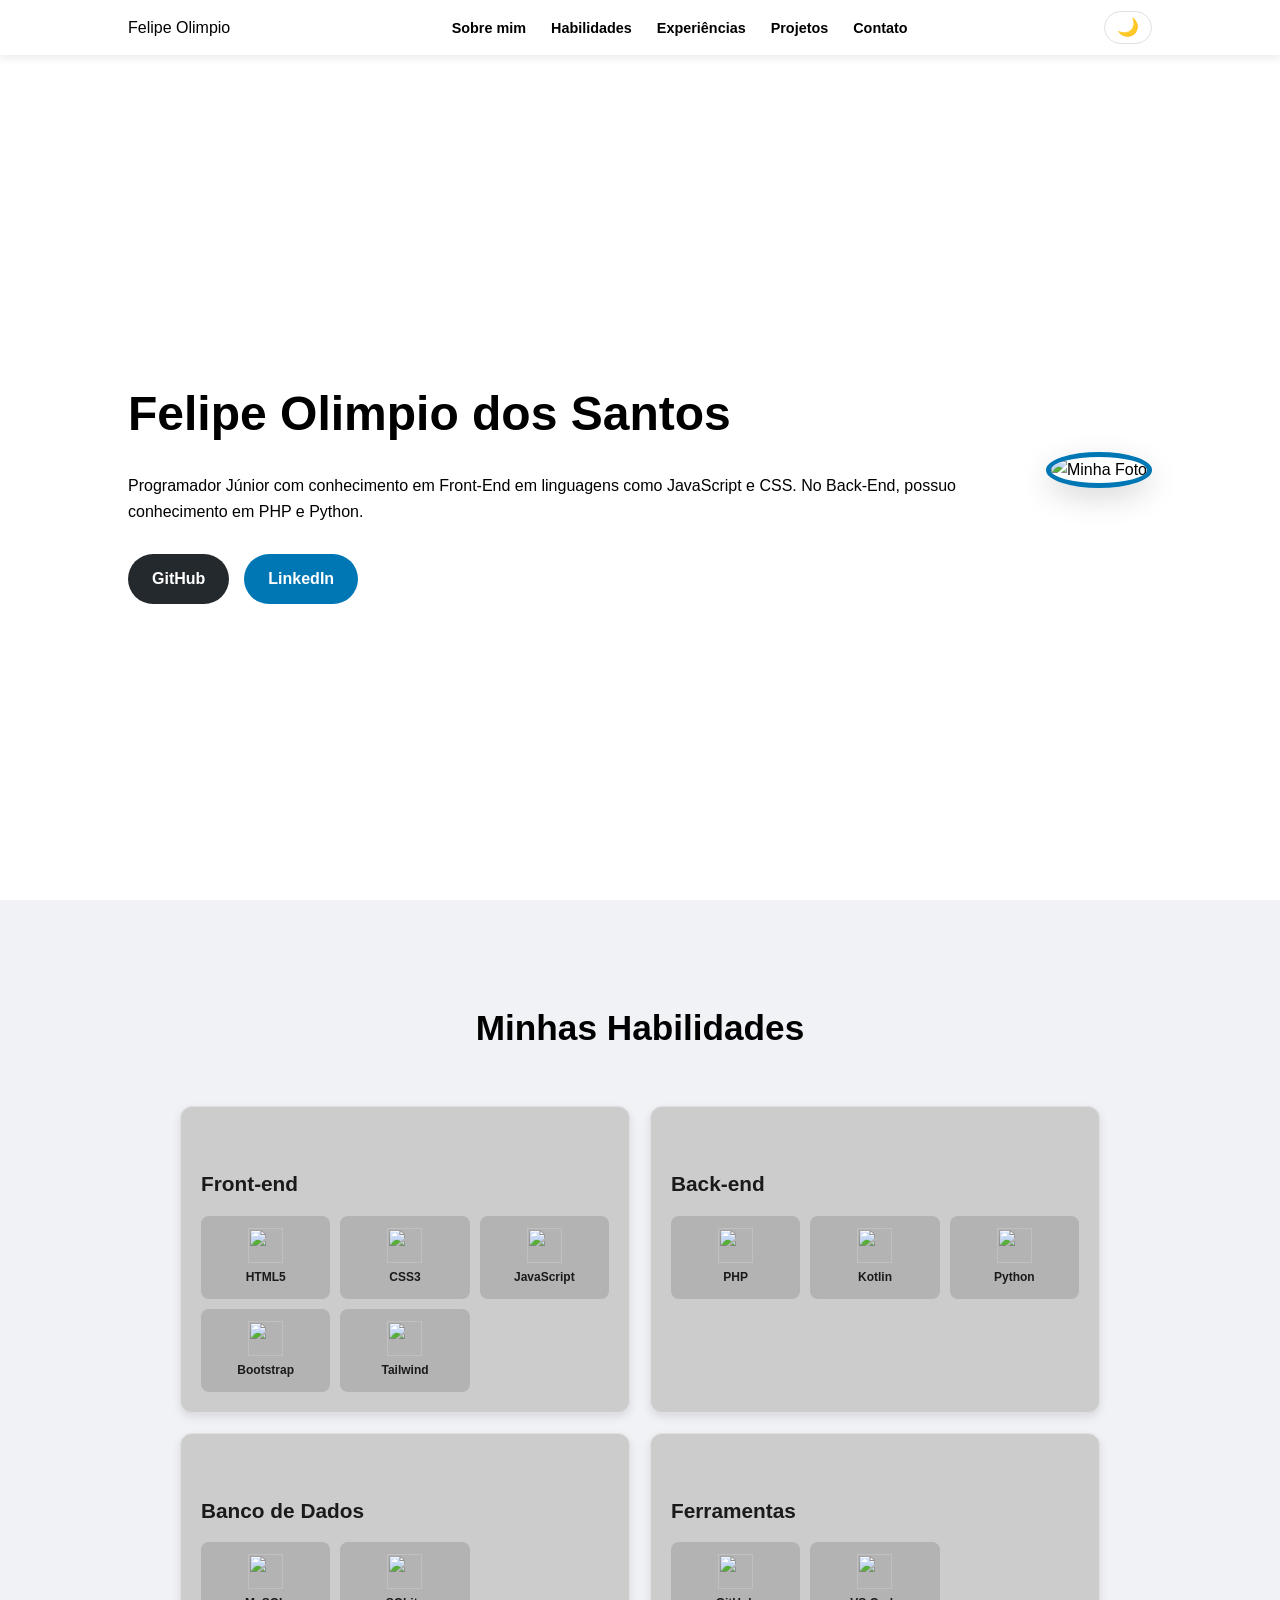
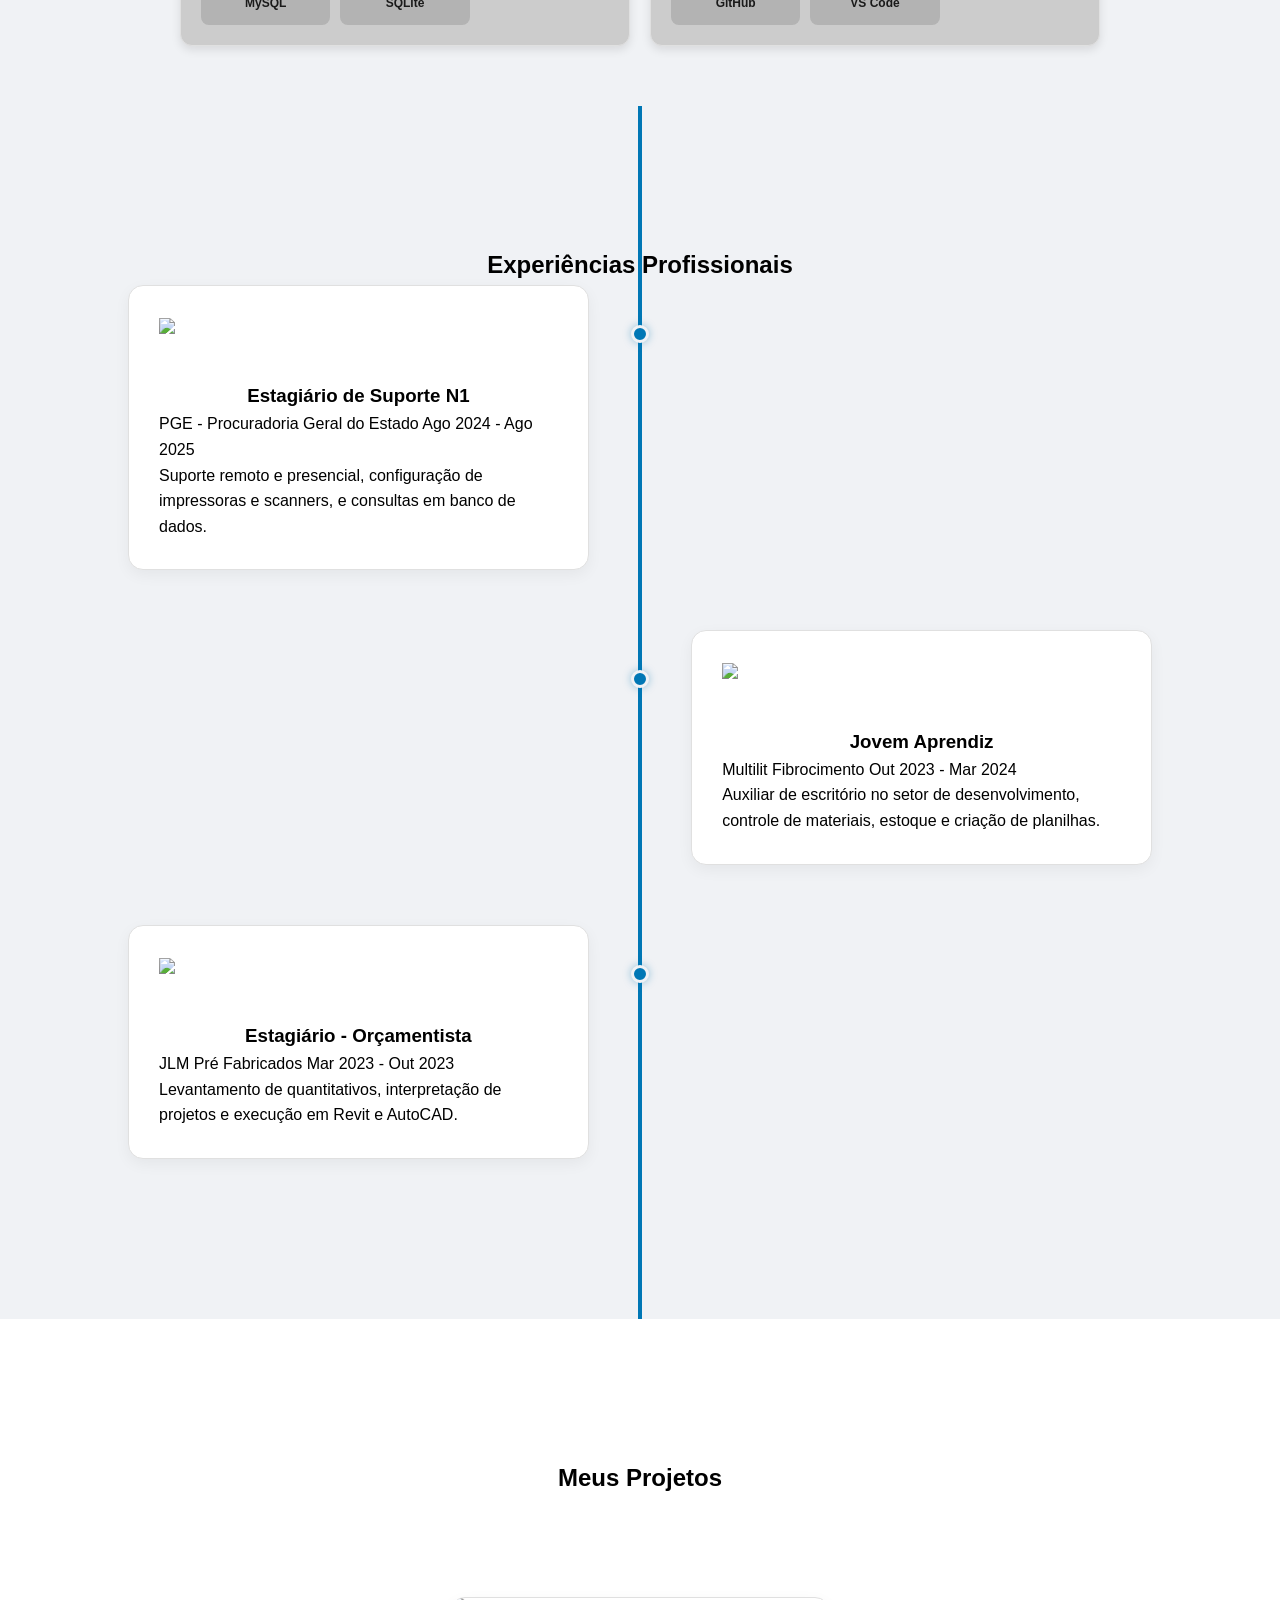
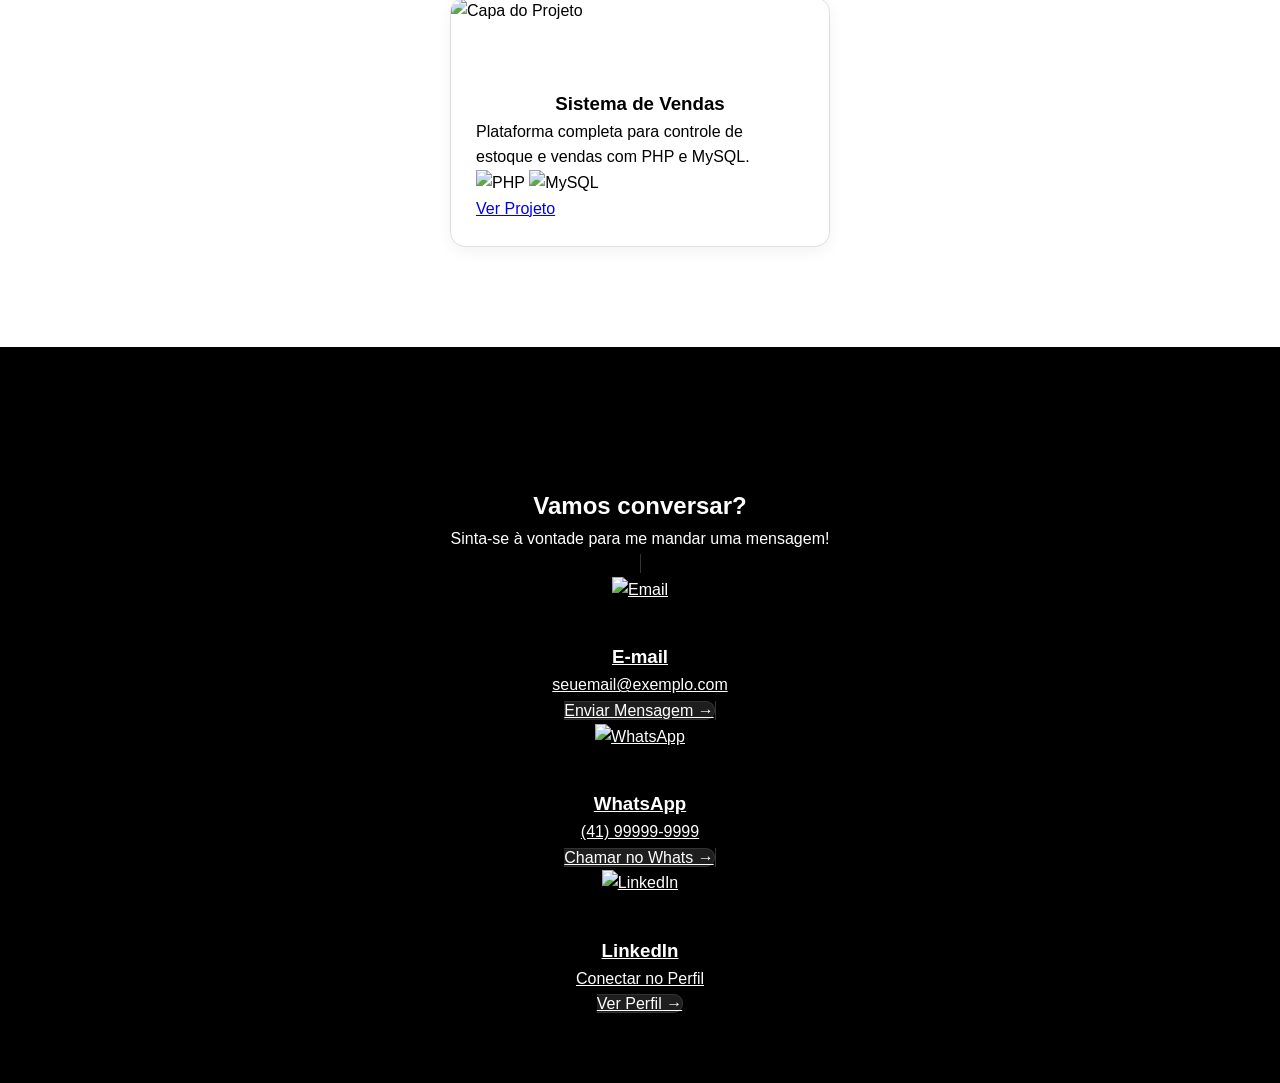
==== commit 13695a5b: "salvando" ====
--- a/index.html
+++ b/index.html
@@ -1,221 +1,203 @@
 <!DOCTYPE html>
-<html lang="en">
+<html lang="pt-br">
 <head>
     <meta charset="UTF-8">
     <meta name="viewport" content="width=device-width, initial-scale=1.0">
-    <title>Document</title>
+    <title>Felipe Olimpio | Portfólio</title>
     <link rel="stylesheet" href="style.css">
 </head>
-<body>
-<nav class="navbar">
-  <div class="logo">Felipe Olimpio</div>
-  <ul class="nav-links">
-    <li><a href="#home">Sobre mim</a></li>
-    <li><a href="#habilidades">Habilidades</a></li>
-    <li><a href="#experiencias">Experiências</a></li>
-    <li><a href="#projetos">projetos</a></li>
-    <li><a href="#contato">contato</a></li>
-  </ul>
-  <button id="theme-toggle" class="theme-btn">
-  <span class="icon-sun">☀️</span>
-  <span class="icon-moon">🌙</span>
-</button>
-</nav>
-
-<section class="main-content" id="home">
-  <div class="texto-esquerda">
-    <h1>Felipe Olimpio dos Santos</h1>
-    <p>Programador Júnior com conhecimento em Front-End em linguagens como Java Script e CSS, na parte de Back-end tenho conhecimento em PHP e Python.</p>
-    <div class="botoes-grupo">
-      <a href="https://github.com/felipeolimpio07" class="btn-github" target="_blank">GitHub</a>
-      <a href="https://www.linkedin.com/in/felipe-olimpio-136344257/" class="btn-linkedin" target="_blank">LinkedIn</a>
-    </div>
-  </div>
-
-  <div class="foto-direita">
-    <img src="../projetos/img/felipe.png" alt="Minha Foto">
-  </div>
-</section>
-
-<section class="secao-habilidades" id="habilidades">
-  <h2>Minhas Habilidades</h2>
-  
-  <div class="container-skills">
-    <div class="skill-card">
-      <h3>Front-end</h3>
-      <div class="logos">
-        <div class="item-logo"><img src="https://cdn.jsdelivr.net/gh/devicons/devicon/icons/html5/html5-original.svg"><span>HTML5</span></div>
-        <div class="item-logo"><img src="https://cdn.jsdelivr.net/gh/devicons/devicon/icons/css3/css3-original.svg"><span>CSS3</span></div>
-        <div class="item-logo"><img src="https://cdn.jsdelivr.net/gh/devicons/devicon/icons/javascript/javascript-original.svg"><span>JavaScript</span></div>
-        <div class="item-logo"><img src="https://cdn.jsdelivr.net/gh/devicons/devicon/icons/bootstrap/bootstrap-original.svg"><span>Bootstrap</span></div>
-        <div class="item-logo"><img src="https://cdn.jsdelivr.net/gh/devicons/devicon@latest/icons/tailwindcss/tailwindcss-original.svg" title="Tailwind CSS"><span>Tailwind</span></div>
-      </div>
-    </div>
-<div class="skill-card">
-  <h3>Back-end</h3>
-  <div class="logos">
-    <div class="item-logo">
-      <img src="https://cdn.jsdelivr.net/gh/devicons/devicon/icons/php/php-original.svg" title="PHP">
-      <span>PHP</span>
-    </div>
-    <div class="item-logo">
-      <img src="https://cdn.jsdelivr.net/gh/devicons/devicon/icons/kotlin/kotlin-original.svg" title="Kotlin">
-      <span>Kotlin</span>
-    </div>
-    <div class="item-logo">
-      <img src="https://cdn.jsdelivr.net/gh/devicons/devicon/icons/python/python-original.svg" title="Python">
-      <span>Python</span>
-    </div>
-  </div>
-</div>
-
-    <div class="skill-card">
-      <h3>Banco de Dados</h3>
-      <div class="logos">
-        <div class="item-logo"><img src="https://cdn.jsdelivr.net/gh/devicons/devicon/icons/mysql/mysql-original-wordmark.svg"><span>MySQL</span></div>
-        <div class="item-logo"><img src="https://cdn.jsdelivr.net/gh/devicons/devicon/icons/sqlite/sqlite-original.svg"><span>SQLite</span></div>
-      </div>
-    </div>
-
-    <div class="skill-card">
-      <h3>Ferramentas</h3>
-      <div class="logos">
-        <div class="item-logo"><img src="https://cdn.jsdelivr.net/gh/devicons/devicon/icons/github/github-original.svg"><span>GitHub</span></div>
-        <div class="item-logo"><img src="https://cdn.jsdelivr.net/gh/devicons/devicon/icons/vscode/vscode-original.svg"><span>VS Code</span></div>
-      </div>
-    </div>
-  </div>
-</section>
-
-<section class="secao-experiencia" id="experiencias">
-  <h2>Experiências Profissionais</h2>
-  
-  <div class="timeline-container">
-    <div class="timeline-line"></div> 
-
-    <div class="timeline-item left">
-      <div class="timeline-dot"></div>
-      <div class="timeline-card">
-        <div class="card-header">
-          <img src="https://encrypted-tbn0.gstatic.com/images?q=tbn:ANd9GcRZpLUWRYOLNiDZ67AYZgL-AvI2OdOGyGLnRw&s" class="logo-empresa-time">
-          <div class="header-texto">
-            <h3>Estagiário de Suporte N1</h3>
-            <span class="empresa">PGE - Procuradoria Geral do Estado</span>
-            <span class="periodo">Agosto de 2024 - Agosto de 2025</span>
-          </div>
-        </div>
-        <p>Suporte remoto e presencial, configuração de impressoras e scanners, e consultas em banco de dados.</p>
-      </div>
-    </div>
-
-    <div class="timeline-item right">
-      <div class="timeline-dot"></div>
-      <div class="timeline-card">
-        <div class="card-header">
-          <img src="https://encrypted-tbn0.gstatic.com/images?q=tbn:ANd9GcQNS9ITHA_0lVUxZVQkwZj-KroqVImxSdyP3g&s" class="logo-empresa-time">
-          <div class="header-texto">
-            <h3>Jovem Aprendiz</h3>
-            <span class="empresa">Multilit Fibrocimento</span>
-            <span class="periodo">Outubro de 2023 - Março de 2024</span>
-          </div>
-        </div>
-        <p>Auxiliar de escritório no setor de desenvolvimento, controle de materiais, estoque e criação de planilhas.</p>
-      </div>
-    </div>
-
-    <div class="timeline-item left">
-      <div class="timeline-dot"></div>
-      <div class="timeline-card">
-        <div class="card-header">
-          <img src="https://encrypted-tbn0.gstatic.com/images?q=tbn:ANd9GcR1Pd4dSfH1vOXASTtJGQQJOp2rwOepHSz-cg&s" alt="Sinergia" class="logo-empresa-time">
-          <div class="header-texto">
-            <h3>Estagiário - Orçamentista</h3>
-            <span class="empresa">JLM Pré Fabricados</span>
-            <span class="periodo">Março de 2023 - outubro de 2023</span>
-          </div>
-        </div>
-        <p>Levantamento de quantitativos, interpretação de projetos e execução em Revit e AutoCAD.</p>
-      </div>
-    </div>
-
-  </div> 
-</section>
-
-<section class="secao-projetos" id="projetos">
-  <h2>Meus Projetos</h2>
-  
-  <div class="container-projetos">
-    <div class="projeto-card">
-      <div class="projeto-imagem">
-        <img src="https://via.placeholder.com/400x250" alt="Capa do Projeto">
-      </div>
-      <div class="projeto-info">
-        <h3>Sistema de Vendas</h3>
-        <p>Plataforma completa para controle de estoque e vendas com PHP e MySQL.</p>
-        <div class="projeto-ferramentas">
-          <img src="https://cdn.jsdelivr.net/gh/devicons/devicon/icons/php/php-original.svg" title="PHP">
-          <img src="https://cdn.jsdelivr.net/gh/devicons/devicon/icons/mysql/mysql-original.svg" title="MySQL">
-        </div>
-        <a href="#" class="btn-projeto">Ver Projeto</a>
-      </div>
-    </div>
-
-    </div>
-</section>
-
-<section class="secao-contato" id="contato">
-  <h2>Vamos conversar?</h2>
-  <p class="subtitulo-contato">Sinta-se à vontade para me mandar uma mensagem!</p>
-
-  <div class="container-contato">
-    <a href="mailto:seuemail@exemplo.com" class="contato-card">
-      <div class="contato-icone email">
-        <img src="https://cdn-icons-png.flaticon.com/512/732/732200.png" alt="Email">
-      </div>
-      <h3>E-mail</h3>
-      <p>seuemail@exemplo.com</p>
-      <span>Enviar Mensagem →</span>
-    </a>
-
-    <a href="https://wa.me/5541999999999" target="_blank" class="contato-card">
-      <div class="contato-icone whats">
-        <img src="https://cdn-icons-png.flaticon.com/512/733/733585.png" alt="WhatsApp">
-      </div>
-      <h3>WhatsApp</h3>
-      <p>(41) 99999-9999</p>
-      <span>Chamar no Whats →</span>
-    </a>
-
-    <a href="https://linkedin.com/in/seu-perfil" target="_blank" class="contato-card">
-      <div class="contato-icone linkedin">
-        <img src="https://cdn-icons-png.flaticon.com/512/174/174857.png" alt="LinkedIn">
-      </div>
-      <h3>LinkedIn</h3>
-      <p>Conectar no Perfil</p>
-      <span>Ver Perfil →</span>
-    </a>
-  </div>
-
-  <footer>
-    <p>&copy; 2026 Desenvolvido por Você. Todos os direitos reservados.</p>
-  </footer>
-</section>
+<body data-theme="light">
+    <nav class="navbar">
+        <div class="logo">Felipe Olimpio</div>
+        <ul class="nav-links">
+            <li><a href="#home">Sobre mim</a></li>
+            <li><a href="#habilidades">Habilidades</a></li>
+            <li><a href="#experiencias">Experiências</a></li>
+            <li><a href="#projetos">Projetos</a></li>
+            <li><a href="#contato">Contato</a></li>
+        </ul>
+        <button id="theme-toggle" class="theme-btn">
+            <span class="icon-sun">☀️</span>
+            <span class="icon-moon">🌙</span>
+        </button>
+    </nav>
+
+    <section class="main-content" id="home">
+        <div class="texto-esquerda">
+            <h1>Felipe Olimpio dos Santos</h1>
+            <p>Programador Júnior com conhecimento em Front-End em linguagens como JavaScript e CSS. No Back-End, possuo conhecimento em PHP e Python.</p>
+            <div class="botoes-grupo">
+                <a href="https://github.com/felipeolimpio07" class="btn-github" target="_blank">GitHub</a>
+                <a href="https://www.linkedin.com/in/felipe-olimpio-136344257/" class="btn-linkedin" target="_blank">LinkedIn</a>
+            </div>
+        </div>
+        <div class="foto-direita">
+            <img src="../projetos/img/felipe.png" alt="Minha Foto">
+        </div>
+    </section>
+
+    <section class="secao-habilidades" id="habilidades">
+        <h2>Minhas Habilidades</h2>
+        <div class="container-skills">
+            <div class="skill-card">
+                <h3>Front-end</h3>
+                <div class="logos">
+                    <div class="item-logo"><img src="https://cdn.jsdelivr.net/gh/devicons/devicon/icons/html5/html5-original.svg"><span>HTML5</span></div>
+                    <div class="item-logo"><img src="https://cdn.jsdelivr.net/gh/devicons/devicon/icons/css3/css3-original.svg"><span>CSS3</span></div>
+                    <div class="item-logo"><img src="https://cdn.jsdelivr.net/gh/devicons/devicon/icons/javascript/javascript-original.svg"><span>JavaScript</span></div>
+                    <div class="item-logo"><img src="https://cdn.jsdelivr.net/gh/devicons/devicon/icons/bootstrap/bootstrap-original.svg"><span>Bootstrap</span></div>
+                    <div class="item-logo"><img src="https://cdn.jsdelivr.net/gh/devicons/devicon@latest/icons/tailwindcss/tailwindcss-original.svg"><span>Tailwind</span></div>
+                </div>
+            </div>
+            <div class="skill-card">
+                <h3>Back-end</h3>
+                <div class="logos">
+                    <div class="item-logo"><img src="https://cdn.jsdelivr.net/gh/devicons/devicon/icons/php/php-original.svg"><span>PHP</span></div>
+                    <div class="item-logo"><img src="https://cdn.jsdelivr.net/gh/devicons/devicon/icons/kotlin/kotlin-original.svg"><span>Kotlin</span></div>
+                    <div class="item-logo"><img src="https://cdn.jsdelivr.net/gh/devicons/devicon/icons/python/python-original.svg"><span>Python</span></div>
+                </div>
+            </div>
+            <div class="skill-card">
+                <h3>Banco de Dados</h3>
+                <div class="logos">
+                    <div class="item-logo"><img src="https://cdn.jsdelivr.net/gh/devicons/devicon/icons/mysql/mysql-original-wordmark.svg"><span>MySQL</span></div>
+                    <div class="item-logo"><img src="https://cdn.jsdelivr.net/gh/devicons/devicon/icons/sqlite/sqlite-original.svg"><span>SQLite</span></div>
+                </div>
+            </div>
+            <div class="skill-card">
+                <h3>Ferramentas</h3>
+                <div class="logos">
+                    <div class="item-logo"><img src="https://cdn.jsdelivr.net/gh/devicons/devicon/icons/github/github-original.svg"><span>GitHub</span></div>
+                    <div class="item-logo"><img src="https://cdn.jsdelivr.net/gh/devicons/devicon/icons/vscode/vscode-original.svg"><span>VS Code</span></div>
+                </div>
+            </div>
+        </div>
+    </section>
+
+    <section class="secao-experiencia" id="experiencias">
+        <h2>Experiências Profissionais</h2>
+        <div class="timeline-container">
+            <div class="timeline-line"></div> 
+
+            <div class="timeline-item left">
+                <div class="timeline-dot"></div>
+                <div class="timeline-card">
+                    <div class="card-header">
+                        <img src="https://encrypted-tbn0.gstatic.com/images?q=tbn:ANd9GcRZpLUWRYOLNiDZ67AYZgL-AvI2OdOGyGLnRw&s" class="logo-empresa-time">
+                        <div class="header-texto">
+                            <h3>Estagiário de Suporte N1</h3>
+                            <span class="empresa">PGE - Procuradoria Geral do Estado</span>
+                            <span class="periodo">Ago 2024 - Ago 2025</span>
+                        </div>
+                    </div>
+                    <p>Suporte remoto e presencial, configuração de impressoras e scanners, e consultas em banco de dados.</p>
+                </div>
+            </div>
+
+            <div class="timeline-item right">
+                <div class="timeline-dot"></div>
+                <div class="timeline-card">
+                    <div class="card-header">
+                        <img src="https://encrypted-tbn0.gstatic.com/images?q=tbn:ANd9GcQNS9ITHA_0lVUxZVQkwZj-KroqVImxSdyP3g&s" class="logo-empresa-time">
+                        <div class="header-texto">
+                            <h3>Jovem Aprendiz</h3>
+                            <span class="empresa">Multilit Fibrocimento</span>
+                            <span class="periodo">Out 2023 - Mar 2024</span>
+                        </div>
+                    </div>
+                    <p>Auxiliar de escritório no setor de desenvolvimento, controle de materiais, estoque e criação de planilhas.</p>
+                </div>
+            </div>
+
+            <div class="timeline-item left">
+                <div class="timeline-dot"></div>
+                <div class="timeline-card">
+                    <div class="card-header">
+                        <img src="https://encrypted-tbn0.gstatic.com/images?q=tbn:ANd9GcR1Pd4dSfH1vOXASTtJGQQJOp2rwOepHSz-cg&s" class="logo-empresa-time">
+                        <div class="header-texto">
+                            <h3>Estagiário - Orçamentista</h3>
+                            <span class="empresa">JLM Pré Fabricados</span>
+                            <span class="periodo">Mar 2023 - Out 2023</span>
+                        </div>
+                    </div>
+                    <p>Levantamento de quantitativos, interpretação de projetos e execução em Revit e AutoCAD.</p>
+                </div>
+            </div>
+        </div> 
+    </section>
+
+    <section class="secao-projetos" id="projetos">
+        <h2>Meus Projetos</h2>
+        <div class="container-projetos">
+            <div class="projeto-card">
+                <div class="projeto-imagem">
+                    <img src="https://via.placeholder.com/400x250" alt="Capa do Projeto">
+                </div>
+                <div class="projeto-info">
+                    <h3>Sistema de Vendas</h3>
+                    <p>Plataforma completa para controle de estoque e vendas com PHP e MySQL.</p>
+                    <div class="projeto-ferramentas">
+                        <img src="https://cdn.jsdelivr.net/gh/devicons/devicon/icons/php/php-original.svg" title="PHP">
+                        <img src="https://cdn.jsdelivr.net/gh/devicons/devicon/icons/mysql/mysql-original.svg" title="MySQL">
+                    </div>
+                    <a href="#" class="btn-projeto">Ver Projeto</a>
+                </div>
+            </div>
+        </div>
+    </section>
+
+    <section class="secao-contato" id="contato">
+        <h2>Vamos conversar?</h2>
+        <p class="subtitulo-contato">Sinta-se à vontade para me mandar uma mensagem!</p>
+
+        <div class="container-contato">
+            <a href="mailto:seuemail@exemplo.com" class="contato-card">
+                <div class="contato-icone email">
+                    <img src="https://cdn-icons-png.flaticon.com/512/732/732200.png" alt="Email">
+                </div>
+                <h3>E-mail</h3>
+                <p>seuemail@exemplo.com</p>
+                <span>Enviar Mensagem →</span>
+            </a>
+
+            <a href="https://wa.me/5541999999999" target="_blank" class="contato-card">
+                <div class="contato-icone whats">
+                    <img src="https://cdn-icons-png.flaticon.com/512/733/733585.png" alt="WhatsApp">
+                </div>
+                <h3>WhatsApp</h3>
+                <p>(41) 99999-9999</p>
+                <span>Chamar no Whats →</span>
+            </a>
+
+            <a href="https://www.linkedin.com/in/felipe-olimpio-136344257/" target="_blank" class="contato-card">
+                <div class="contato-icone linkedin">
+                    <img src="https://cdn-icons-png.flaticon.com/512/174/174857.png" alt="LinkedIn">
+                </div>
+                <h3>LinkedIn</h3>
+                <p>Conectar no Perfil</p>
+                <span>Ver Perfil →</span>
+            </a>
+        </div>
+
+        <footer>
+            <p>&copy; 2026 Felipe Olimpio. Todos os direitos reservados.</p>
+        </footer>
+    </section>
+
+    <script>
+      const themeToggle = document.getElementById('theme-toggle');
+      const htmlElement = document.documentElement;
+
+      const savedTheme = localStorage.getItem('theme') || 'light';
+      htmlElement.setAttribute('data-theme', savedTheme);
+
+      themeToggle.addEventListener('click', () => {
+        const currentTheme = htmlElement.getAttribute('data-theme');
+        const newTheme = currentTheme === 'light' ? 'dark' : 'light';
+        
+        htmlElement.setAttribute('data-theme', newTheme);
+        localStorage.setItem('theme', newTheme);
+      });
+    </script>
 </body>
-</html>
-
-<script>
-  const themeToggle = document.getElementById('theme-toggle');
-  const body = document.documentElement; // Pega o <html>
-
-  // Verifica se o usuário já tinha uma preferência salva
-  const savedTheme = localStorage.getItem('theme') || 'light';
-  body.setAttribute('data-theme', savedTheme);
-
-  themeToggle.addEventListener('click', () => {
-    const currentTheme = body.getAttribute('data-theme');
-    const newTheme = currentTheme === 'light' ? 'dark' : 'light';
-    
-    body.setAttribute('data-theme', newTheme);
-    localStorage.setItem('theme', newTheme); // Salva a escolha para a próxima visita
-  });
-</script>+</html>
--- a/style.css
+++ b/style.css
@@ -1,111 +1,126 @@
-/* --- 1. CONFIGURAÇÕES DE TEMA (VARIÁVEIS ÚNICAS) --- */
+/* --- 1. VARIÁVEIS E TEMAS (ONDE O DESIGN COMEÇA) --- */
 :root {
-  --bg-body: #ffffff;
-  --bg-secao-alt: #f8f9fa;
-  --bg-card: #ffffff;
-  --text-primary: #000000;
-  --text-secondary: #444444;
-  --border-color: #e0e0e0;
-  --navbar-bg: #ffffff;
-  --accent-color: #0077B5;
-}
-
+  --bg-body: #ffffff;           /* DEFINE A COR DE FUNDO PRINCIPAL DO SITE COMO BRANCO */
+  --bg-secao-alt: #f0f2f5;      /* DEFINE UMA COR DE FUNDO ALTERNADA (CINZA CLARO) PARA CRIAR O EFEITO DE LISTRAS */
+  --bg-card: #ffffff;           /* DEFINE A COR DE FUNDO PADRÃO DOS CARDS COMO BRANCO */
+  --text-primary: #000000;      /* DEFINE A COR DO TEXTO PRINCIPAL COMO PRETO */
+  --text-secondary: #444444;    /* DEFINE UMA COR DE TEXTO MAIS SUAVE PARA DESCRIÇÕES */
+  --border-color: #e0e0e0;      /* DEFINE A COR DAS BORDAS SUTIS DOS ELEMENTOS */
+  --navbar-bg: #ffffff;         /* DEFINE A COR DE FUNDO DA BARRA DE NAVEGAÇÃO */
+  --accent-color: #0077B5;      /* DEFINE A COR DE DESTAQUE (AZUL LINKEDIN) USADA EM LINKS E BOTÕES */
+}
+
+/* --- CONFIGURAÇÕES PARA O MODO ESCURO (ATIVADO VIA DATA-THEME NO HTML) --- */
 [data-theme="dark"] {
-  --bg-body: #121212;
-  --bg-secao-alt: #181818;
-  --bg-card: #252525;
-  --text-primary: #ffffff;
-  --text-secondary: #cccccc;
-  --border-color: #383838;
-  --navbar-bg: #1a1a1a;
-  --accent-color: #00a8ff;
-}
-
-/* --- 2. RESET E PADRÕES --- */
+  --bg-body: #121212;           /* MUDA O FUNDO PARA UM PRETO PROFUNDO */
+  --bg-secao-alt: #1a1a1a;      /* MUDA O FUNDO ALTERNADO PARA UM CINZA QUASE PRETO */
+  --bg-card: #252525;           /* MUDA OS CARDS PARA UM CINZA GRAFITE PARA DAR RELEVO */
+  --text-primary: #ffffff;      /* INVERTE A COR DO TEXTO PARA BRANCO */
+  --text-secondary: #cccccc;    /* MUDA O TEXTO SECUNDÁRIO PARA UM CINZA CLARO LLEGÍVEL */
+  --border-color: #383838;      /* ESCURECE AS BORDAS PARA NÃO FICAREM MUITO CLARAS NO ESCURO */
+  --navbar-bg: #1a1a1a;         /* MUDA A BARRA DE NAVEGAÇÃO PARA PRETO */
+  --accent-color: #00a8ff;      /* MUDA O AZUL PARA UM TOM MAIS BRILHANTE E VISÍVEL NO ESCURO */
+}
+
+/* --- 2. RESET E PADRÕES (LIMPEZA DO NAVEGADOR) --- */
 * {
-  margin: 0;
-  padding: 0;
-  box-sizing: border-box;
-  font-family: sans-serif;
-  transition: background-color 0.3s, color 0.3s, transform 0.3s;
+  margin: 0;                    /* REMOVE TODAS AS MARGENS PADRÃO DO NAVEGADOR */
+  padding: 0;                   /* REMOVE TODO O PREENCHIMENTO (PADDING) PADRÃO */
+  box-sizing: border-box;       /* GARANTE QUE O PADDING E A BORDA NÃO AUMENTEM O TAMANHO TOTAL DO ELEMENTO */
+  font-family: sans-serif;      /* DEFINE A FONTE PADRÃO COMO UMA FONTE LIMPA SEM SERIFA */
+  transition: background-color 0.3s, color 0.3s, transform 0.3s, border-color 0.3s; /* CRIA UMA TRANSIÇÃO SUAVE DE 0.3 SEGUNDOS EM TODAS AS MUDANÇAS */
 }
 
 html {
-  scroll-behavior: smooth;
+  scroll-behavior: smooth;      /* FAZ COM QUE A ROLAGEM DA PÁGINA SEJA SUAVE AO CLICAR NOS LINKS DO MENU */
 }
 
 body {
-  background-color: var(--bg-body);
-  color: var(--text-primary);
-  line-height: 1.6;
-}
-
-/* --- 3. COMPONENTES GERAIS --- */
-h1, h2, h3, span, li a {
-  color: var(--text-primary);
-}
-
-p {
-  color: var(--text-secondary);
-}
-
-/* --- 4. NAVBAR --- */
+  background-color: var(--bg-body); /* APLICA A COR DE FUNDO DEFINIDA NAS VARIÁVEIS ACIMA */
+  color: var(--text-primary);       /* APLICA A COR DE TEXTO DEFINIDA NAS VARIÁVEIS ACIMA */
+  line-height: 1.6;                 /* DEFINE O ESPAÇAMENTO ENTRE LINHAS PARA MELHORAR A LEITURA */
+}
+
+h1, h2, h3 {
+  text-align: center;               /* CENTRALIZA TODOS OS TÍTULOS HORIZONTALMENTE */
+  margin-top: 40px;                 /* ADICIONA UM ESPAÇO DE 40 PIXELS NO TOPO DOS TÍTULOS */
+}
+
+/* --- 3. NAVBAR (BARRA DE NAVEGAÇÃO SUPERIOR) --- */
 .navbar {
-  display: flex;
-  justify-content: space-between;
-  align-items: center;
-  background-color: var(--navbar-bg);
-  padding: 1rem 10%;
-  position: fixed;
-  top: 0;
-  left: 0;
-  width: 100%;
-  z-index: 1000;
-  box-shadow: 0 2px 10px rgba(0,0,0,0.1);
-  backdrop-filter: blur(10px);
+  display: flex;                    /* ATIVA O FLEXBOX PARA ORGANIZAR LOGO E LINKS LADO A LADO */
+  justify-content: space-between;   /* JOGA A LOGO PARA A ESQUERDA E OS LINKS PARA A DIREITA */
+  align-items: center;              /* ALINHA OS ITENS VERTICALMENTE AO CENTRO DA BARRA */
+  background-color: var(--navbar-bg); /* APLICA A COR DE FUNDO DA NAVBAR */
+  padding: 0.5rem 10%;              /* DEFINE O ESPAÇAMENTO INTERNO (0.5 EM CIMA/BAIXO, 10% NAS LATERAIS) */
+  position: fixed;                  /* FIXA A BARRA NO TOPO DA TELA MESMO AO ROLAR */
+  top: 0;                           /* COLA A BARRA EXATAMENTE NO TOPO */
+  left: 0;                          /* COLA A BARRA EXATAMENTE NA ESQUERDA */
+  width: 100%;                      /* FAZ COM QUE A NAVBAR OCUPE TODA A LARGURA DA TELA */
+  z-index: 1000;                    /* GARANTE QUE A NAVBAR FIQUE POR CIMA DE TODOS OS OUTROS ELEMENTOS */
+  box-shadow: 0 2px 10px rgba(0,0,0,0.1); /* ADICIONA UMA SOMBRA LEVE PARA DAR PROFUNDIDADE */
+  backdrop-filter: blur(10px);      /* CRIA UM EFEITO DE DESFOQUE NO CONTEÚDO QUE PASSA POR BAIXO DA NAVBAR */
+  min-height: 55px;                 /* DEFINE UMA ALTURA MÍNIMA PARA A NAVBAR NÃO FICAR MUITO FINA */
 }
 
 .nav-links {
-  display: flex;
-  list-style: none;
-}
-
-.nav-links li {
-  margin-left: 25px;
+  display: flex;                    /* COLOCA OS LINKS DO MENU EM UMA LINHA HORIZONTAL */
+  list-style: none;                 /* REMOVE AS BOLINHAS PADRÃO DA LISTA (UL) */
+}
+
+.nav-links li { 
+  margin-left: 25px;                /* ADICIONA UM ESPAÇO DE 25 PIXELS ENTRE CADA ITEM DO MENU */
 }
 
 .nav-links a {
-  text-decoration: none;
-  font-weight: bold;
-}
-
-.nav-links a:hover {
-  color: var(--accent-color);
-}
-
-/* Botão de Troca de Tema */
+  text-decoration: none;            /* REMOVE O SUBINHADO PADRÃO DOS LINKS */
+  font-weight: bold;                /* DEIXA AS LETRAS DO MENU EM NEGRITO */
+  color: var(--text-primary);       /* APLICA A COR DE TEXTO DO TEMA ATUAL */
+  font-size: 0.9rem;                /* DEFINE UM TAMANHO DE FONTE LEVEMENTE MENOR PARA O MENU */
+}
+
+.nav-links a:hover { 
+  color: var(--accent-color);       /* MUDA A COR DO LINK PARA AZUL QUANDO O MOUSE PASSA POR CIMA */
+}
+
+/* --- BOTÃO DE TEMA (SOL E LUA) --- */
 .theme-btn {
-  background: none;
-  border: 1px solid var(--border-color);
-  padding: 5px 10px;
-  cursor: pointer;
-  border-radius: 20px;
-  font-size: 1.2rem;
-  display: flex;
-  align-items: center;
-}
-
-/* --- 5. SEÇÃO HOME / SOBRE MIM --- */
+  background: none;                 /* REMOVE O FUNDO PADRÃO DO BOTÃO */
+  border: 1px solid var(--border-color); /* ADICIONA UMA BORDA FINA USANDO A COR DO TEMA */
+  padding: 5px 12px;                /* DEFINE O ESPAÇAMENTO INTERNO DO BOTÃO */
+  cursor: pointer;                  /* MUDA O CURSOR PARA A "MÃOZINHA" DE CLIQUE */
+  border-radius: 20px;              /* DEIXA O BOTÃO ARREDONDADO */
+  font-size: 1.1rem;                /* DEFINE O TAMANHO DOS ÍCONES SOL/LUA */
+  display: flex;                    /* USA FLEXBOX PARA CENTRALIZAR OS ÍCONES INTERNAMENTE */
+  align-items: center;              /* CENTRALIZA OS ÍCONES VERTICALMENTE */
+}
+
+.theme-btn .icon-sun { display: none; }    /* ESCONDE O SOL POR PADRÃO NO TEMA CLARO */
+.theme-btn .icon-moon { display: block; }  /* MOSTRA A LUA POR PADRÃO NO TEMA CLARO */
+
+[data-theme="dark"] .theme-btn .icon-sun { display: block; } /* MOSTRA O SOL QUANDO ESTIVER NO TEMA ESCURO */
+[data-theme="dark"] .theme-btn .icon-moon { display: none; } /* ESCONDE A LUA QUANDO ESTIVER NO TEMA ESCURO */
+
+/* --- 4. SEÇÃO HOME / SOBRE MIM (CONTEÚDO PRINCIPAL) --- */
 .main-content {
-  display: flex;
-  align-items: center;
-  justify-content: space-between;
-  padding: 120px 10% 80px 10%;
-  min-height: 80vh;
-}
-
-.texto-esquerda { flex: 1; padding-right: 20px; }
-.texto-esquerda h1 { font-size: 3rem; margin-bottom: 20px; }
+  display: flex;                    /* COLOCA TEXTO E FOTO LADO A LADO */
+  align-items: center;              /* CENTRALIZA TEXTO E FOTO VERTICALMENTE ENTRE SI */
+  justify-content: space-between;   /* EMPURRA O TEXTO PARA A ESQUERDA E A FOTO PARA A DIREITA */
+  padding: 120px 10% 80px 10%;      /* ADICIONA ESPAÇAMENTO: 120PX NO TOPO PARA NÃO FICAR SOB A NAVBAR */
+  min-height: 100vh;                 /* GARANTE QUE A SEÇÃO OCUPE QUASE TODA A ALTURA DA TELA */
+}
+
+.texto-esquerda { 
+  flex: 1;                          /* FAZ COM QUE O TEXTO OCUPE O ESPAÇO DISPONÍVEL NA ESQUERDA */
+  padding-right: 20px;              /* ADICIONA UM ESPAÇO ENTRE O TEXTO E A FOTO */
+  text-align: left;                 /* ALINHA O TEXTO À ESQUERDA */
+}
+
+.texto-esquerda h1 { 
+  font-size: 3rem;                  /* DEFINE UM TAMANHO GRANDE PARA O NOME PRINCIPAL */
+  margin-bottom: 20px;              /* ADICIONA ESPAÇO ABAIXO DO NOME */
+  text-align: left;                 /* GARANTE ALINHAMENTO À ESQUERDA NO TÍTULO */
+}
 
 .foto-direita img {
   width: 380px;
@@ -114,210 +129,310 @@
   object-fit: cover;
   border: 5px solid var(--accent-color);
   box-shadow: 0 10px 30px rgba(0,0,0,0.15);
-}
-
-.botoes-grupo { display: flex; gap: 15px; margin-top: 30px; }
+
+  /* --- ADICIONE ESTA LINHA ABAIXO --- */
+  animation: flutuar 3s ease-in-out infinite; /* NOME DA ANIMAÇÃO | DURAÇÃO | RITMO | REPETIÇÃO INFINITA */
+}
+
+/* --- DEFINIÇÃO DO MOVIMENTO (KEYFRAMES) --- */
+@keyframes flutuar {
+  0% {
+    transform: translateY(0);          /* POSIÇÃO INICIAL */
+  }
+  50% {
+    transform: translateY(-15px);     /* SOBE 15 PIXELS */
+  }
+  100% {
+    transform: translateY(0);          /* VOLTA PARA O LUGAR */
+  }
+}
+
+.botoes-grupo { 
+  display: flex;                    /* COLOCA OS BOTÕES GITHUB E LINKEDIN LADO A LADO */
+  gap: 15px;                        /* ADICIONA UM ESPAÇO DE 15 PIXELS ENTRE OS DOIS BOTÕES */
+  margin-top: 30px;                 /* ADICIONA ESPAÇO ACIMA DO GRUPO DE BOTÕES */
+}
 
 .btn-github, .btn-linkedin {
-  padding: 12px 24px;
-  border-radius: 50px;
-  text-decoration: none;
+  padding: 12px 24px;               /* DEFINE O TAMANHO INTERNO DOS BOTÕES */
+  border-radius: 50px;              /* DEIXA OS BOTÕES NO FORMATO DE CÁPSULA (ARREDONDADOS) */
+  text-decoration: none;            /* REMOVE O SUBINHADO DO LINK */
+  font-weight: bold;                /* DEIXA O TEXTO DO BOTÃO EM NEGRITO */
+  color: white !important;          /* FORÇA A COR DO TEXTO A SER SEMPRE BRANCA */
+  transition: 0.3s;                 /* ADICIONA TRANSIÇÃO PARA EFEITOS DE HOVER */
+}
+
+.btn-github { background: #24292e; }   /* DEFINE A COR DE FUNDO PADRÃO DO GITHUB (PRETO) */
+.btn-linkedin { background: #0077b5; } /* DEFINE A COR DE FUNDO PADRÃO DO LINKEDIN (AZUL) */
+
+.btn-github:hover { 
+  background: #444c52;              /* CLAREIA O BOTÃO DO GITHUB AO PASSAR O MOUSE */
+  transform: translateY(-3px);      /* FAZ O BOTÃO SUBIR 3 PIXELS AO PASSAR O MOUSE */
+}
+
+.btn-linkedin:hover { 
+  background: #005582;              /* ESCURECE O BOTÃO DO LINKEDIN AO PASSAR O MOUSE */
+  transform: translateY(-3px);      /* FAZ O BOTÃO SUBIR 3 PIXELS AO PASSAR O MOUSE */
+}
+
+/* --- 5. CARDS (ESTILO UNIFICADO PARA HABILIDADES E PROJETOS) --- */
+.skill-card, .timeline-card, .projeto-card, .contato-card {
+  background-color: var(--bg-card); /* APLICA A COR DE FUNDO DO TEMA ATUAL */
+  border: 1px solid var(--border-color); /* APLICA A BORDA DO TEMA ATUAL */
+  border-radius: 15px;              /* ARREDONDA OS CANTOS DOS CARDS */
+  box-shadow: 0 5px 15px rgba(0,0,0,0.05); /* ADICIONA UMA SOMBRA BEM SUAVE */
+}
+
+.skill-card:hover, .timeline-card:hover, .projeto-card:hover, .contato-card:hover {
+  transform: translateY(-12px);     /* FAZ O CARD SUBIR 12 PIXELS NO HOVER (EFEITO DE LEVITAÇÃO) */
+  border-color: var(--accent-color); /* MUDA A BORDA PARA AZUL NO HOVER */
+  box-shadow: 0 15px 30px rgba(0,0,0,0.12); /* AUMENTA A SOMBRA NO HOVER PARA PARECER QUE ESTÁ MAIS ALTO */
+}
+
+/* --- 6. SEÇÃO HABILIDADES (COMPACTA E COM MODO ESCURO) --- */
+
+/* 1. VARIÁVEIS DE CORES ESPECÍFICAS PARA AS SKILLS */
+:root {
+  --bg-hab-card: #cccccc;      /* CINZA CLARO PARA O CARD NO TEMA CLARO */
+  --bg-hab-item: #b3b3b3;      /* CINZA UM POUCO MAIS ESCURO PARA O BOTÃO DO ÍCONE */
+  --text-hab: #1a1a1a;         /* TEXTO QUASE PRETO PARA O MODO CLARO */
+}
+
+[data-theme="dark"] {
+  --bg-hab-card: #333333;      /* CINZA CHUMBO PARA O CARD NO TEMA ESCURO */
+  --bg-hab-item: #444444;      /* CINZA UM POUCO MAIS CLARO QUE O CARD NO TEMA ESCURO */
+  --text-hab: #ffffff;         /* TEXTO BRANCO PARA O MODO ESCURO */
+}
+
+/* 2. CONFIGURAÇÃO DA SEÇÃO */
+.secao-habilidades {
+  background-color: var(--bg-secao-alt); /* USA A COR ALTERNADA QUE JÁ MUDA COM O TEMA */
+  padding: 60px 10%;            /* PADDING REDUZIDO PARA REMOVER O ESPAÇO EM BRANCO EXCESSO */
+}
+
+.secao-habilidades h2 {
+  margin-bottom: 50px;          /* TÍTULO MAIS PRÓXIMO DOS CARDS */
+  text-align: center;
+  font-size: 2.2rem;
+  color: var(--text-primary);   /* GARANTE QUE O TÍTULO RESPEITE O MODO ESCURO */
+}
+
+/* 3. GRID DOS CARDS (ORGANIZAÇÃO LADO A LADO) */
+.container-skills {
+  display: grid; 
+  /* CRIA DUAS COLUNAS COM LARGURA MÁXIMA DE 450PX PARA NÃO FICAR LARGO DEMAIS */
+  grid-template-columns: repeat(2, minmax(300px, 450px)); 
+  justify-content: center;      /* CENTRALIZA O BLOCO DE SKILLS NA TELA */
+  gap: 20px;                    /* ESPAÇO CURTO ENTRE OS CARDS */
+  max-width: 1000px;            /* LIMITA A LARGURA TOTAL PARA EVITAR ESPAÇOS VAZIOS NAS LATERAIS */
+  margin: 0 auto;
+}
+
+/* 4. ESTILO DO CARD (FRONT-END, BACK-END, ETC) */
+.skill-card {
+  background-color: var(--bg-hab-card); /* COR QUE MUDA COM O TEMA */
+  border-radius: 12px;
+  padding: 20px;                /* PADDING INTERNO COMPACTO */
+  box-shadow: 0 4px 10px rgba(0,0,0,0.1);
+  transition: background-color 0.3s ease; /* TRANSIÇÃO SUAVE AO MUDAR O TEMA */
+}
+
+.skill-card h3 {
+  color: var(--text-hab);       /* COR DO TEXTO QUE MUDA COM O TEMA */
+  text-align: left;             /* ALINHADO À ESQUERDA COMO NO SEU MODELO */
+  margin-bottom: 15px;
+  font-size: 1.3rem;
+}
+
+/* 5. GRID INTERNO DOS ÍCONES (3 POR LINHA) */
+.logos {
+  display: grid;
+  grid-template-columns: repeat(3, 1fr); /* FORÇA 3 COLUNAS DENTRO DO CARD */
+  gap: 10px;                    /* ESPAÇO CURTO ENTRE OS BOTÕES DE ÍCONE */
+}
+
+/* 6. ESTILO DO BOTÃO DE CADA TECNOLOGIA */
+.item-logo {
+  background-color: var(--bg-hab-item); /* COR QUE MUDA COM O TEMA */
+  border-radius: 8px;
+  padding: 12px 5px;            /* ALTURA REDUZIDA PARA FICAR MAIS PRÓXIMO */
+  display: flex;
+  flex-direction: column;
+  align-items: center;
+  justify-content: center;
+  transition: all 0.3s ease;
+  cursor: pointer;
+}
+
+/* 7. EFEITO DE MOVIMENTO E COR NO MOUSE (HOVER) */
+.item-logo:hover {
+  background-color: var(--accent-color); /* BRILHA COM O SEU AZUL NO HOVER */
+  transform: translateY(-5px);           /* SOBE LEVEMENTE */
+}
+
+.item-logo:hover span {
+  color: #ffffff;               /* GARANTE QUE O TEXTO FIQUE BRANCO SOBRE O AZUL NO HOVER */
+}
+
+.item-logo img {
+  width: 35px;                  /* ÍCONE COMPACTO */
+  height: 35px;
+  margin-bottom: 5px;
+}
+
+.item-logo span {
+  font-size: 0.75rem;           /* FONTE MENOR PARA LAYOUT COMPACTO */
   font-weight: bold;
-  color: white;
-}
-.btn-github { background: #24292e; }
-.btn-linkedin { background: #0077b5; }
-
-/* --- 6. CARDS (ESTILO ÚNICO PARA TODOS) --- */
-.skill-card, .timeline-card, .projeto-card, .contato-card {
-  background-color: var(--bg-card);
-  border: 1px solid var(--border-color);
-  border-radius: 15px;
-  box-shadow: 0 5px 15px rgba(0,0,0,0.05);
-  cursor: pointer;
-}
-
-.skill-card:hover, .timeline-card:hover, .projeto-card:hover, .contato-card:hover {
-  transform: translateY(-12px);
-  border-color: var(--accent-color);
-  box-shadow: 0 15px 30px rgba(0,0,0,0.12);
-}
-
-.skill-card h3, .header-texto h3, .projeto-info h3 {
-  color: var(--accent-color) !important;
-}
-
-/* --- 7. SEÇÃO HABILIDADES --- */
-.secao-habilidades {
-  background-color: var(--bg-secao-alt);
-  padding: 100px 10%;
-  text-align: center;
-}
-
-.container-skills {
-  display: flex;
-  justify-content: center;
-  gap: 25px;
-  flex-wrap: wrap;
-  margin-top: 40px;
-}
-
-.skill-card { padding: 30px; flex: 1; min-width: 250px; max-width: 350px; }
-
-.logos { display: flex; justify-content: center; gap: 20px; flex-wrap: wrap; }
-.item-logo { display: flex; flex-direction: column; align-items: center; gap: 8px; width: 75px; }
-.item-logo img { width: 45px; height: 45px; }
-
-/* --- 8. SEÇÃO EXPERIÊNCIA --- */
-.secao-experiencia { padding: 100px 10%; position: relative; }
+  color: var(--text-hab);       /* COR DO TEXTO QUE MUDA COM O TEMA */
+}
+
+/* --- 8. RESPONSIVIDADE (CELULAR E TABLET) --- */
+@media (max-width: 768px) {
+  .container-skills {
+    grid-template-columns: 1fr; /* UMA COLUNA SÓ NO CELULAR */
+    padding: 0 10px;
+  }
+}
+
+@media (max-width: 480px) {
+  .logos {
+    grid-template-columns: repeat(2, 1fr); /* 2 POR LINHA EM CELULARES MUITO PEQUENOS */
+  }
+}
+/* --- 7. SEÇÃO EXPERIÊNCIA (LINHA DO TEMPO) --- */
+.secao-experiencia {
+  background-color: var(--bg-secao-alt); /* MANTÉM O MESMO FUNDO DA SEÇÃO ANTERIOR (OU VOCÊ PODE MUDAR PARA BG-BODY) */
+  padding: 100px 10%;               /* ESPAÇAMENTO INTERNO */
+  position: relative;               /* NECESSÁRIO PARA POSICIONAR A LINHA VERTICAL NO CENTRO */
+}
 
 .timeline-line {
-  position: absolute;
-  left: 50%; width: 4px; height: 100%;
-  background: var(--accent-color);
-  transform: translateX(-50%);
-  top: 0; z-index: 1;
-}
-
-.timeline-item { display: flex; width: 100%; margin-bottom: 60px; position: relative; }
-.timeline-item.left { justify-content: flex-end; padding-right: 55%; }
-.timeline-item.right { justify-content: flex-start; padding-left: 55%; }
-
-.timeline-card { padding: 30px; width: 100%; max-width: 450px; z-index: 2; }
-
-.card-header { display: flex; align-items: center; gap: 25px; margin-bottom: 20px; }
-.header-texto { display: flex; flex-direction: column; align-items: center; text-align: center; flex: 1; gap: 8px; }
-.logo-empresa-time { width: 90px; height: 90px; object-fit: contain; }
+  position: absolute;               /* COLOCA A LINHA DE FORMA FIXA EM RELAÇÃO À SEÇÃO */
+  left: 50%;                        /* MOVE A LINHA PARA O CENTRO EXATO DA TELA */
+  width: 4px;                       /* LARGURA DA LINHA VERTICAL */
+  height: 100%;                     /* FAZ A LINHA PERCORRER TODA A ALTURA DA SEÇÃO */
+  background: var(--accent-color);  /* COR AZUL DA LINHA */
+  transform: translateX(-50%);      /* CORRIGE O ALINHAMENTO PARA QUE O MEIO DA LINHA FIQUE NO MEIO DA TELA */
+  top: 0;                           /* COMEÇA NO TOPO DA SEÇÃO */
+}
+
+.timeline-item { 
+  display: flex;                    /* ATIVA FLEXBOX PARA POSICIONAR OS CARDS */
+  width: 100%;                      /* OCUPA TODA A LARGURA */
+  margin-bottom: 60px;              /* ESPAÇO ENTRE UMA EXPERIÊNCIA E OUTRA */
+  position: relative;               /* NECESSÁRIO PARA O PONTO (DOT) SE PRENDER AQUI */
+}
+
+.timeline-item.left { justify-content: flex-end; padding-right: 55%; } /* CARDS DA ESQUERDA: ALINHA AO FINAL E DEIXA ESPAÇO NA DIREITA */
+.timeline-item.right { justify-content: flex-start; padding-left: 55%; } /* CARDS DA DIREITA: ALINHA AO INÍCIO E DEIXA ESPAÇO NA ESQUERDA */
+
+.timeline-card { 
+  padding: 30px;                    /* ESPAÇO INTERNO DO CARD DE EXPERIÊNCIA */
+  width: 100%;                      /* OCUPA O ESPAÇO DISPONÍVEL NO PADDING DEFINIDO ACIMA */
+  max-width: 480px;                 /* TAMANHO MÁXIMO DO CARD */
+  z-index: 2;                       /* GARANTE QUE O CARD FIQUE POR CIMA DA LINHA VERTICAL */
+}
 
 .timeline-dot {
-  position: absolute;
-  left: 50%;
-  top: 40px;
-  width: 18px;
-  height: 18px;
-  
-  /* Usa a variável do Azul LinkedIn que definimos no :root */
-  background-color: var(--accent-color); 
-  
-  border-radius: 50%;
-  transform: translateX(-50%);
-  z-index: 10;
-  
-  /* Borda que se adapta ao fundo da seção para dar o efeito de "respiro" */
-  border: 3px solid var(--bg-secao-alt); 
-  
-  /* Sombra leve para dar profundidade */
-  box-shadow: white;
-}
-
-/* --- 9. SEÇÃO PROJETOS --- */
-.secao-projetos { background-color: var(--bg-body); padding: 100px 10%; text-align: center; }
-.container-projetos { display: flex; justify-content: center; gap: 30px; flex-wrap: wrap; }
-.projeto-card { overflow: hidden; max-width: 380px; text-align: left; }
-.projeto-imagem img { width: 100%; height: 200px; object-fit: cover; }
-.projeto-info { padding: 25px; }
-.projeto-ferramentas { display: flex; gap: 12px; margin: 15px 0; border-top: 1px solid var(--border-color); padding-top: 15px; }
-.projeto-ferramentas img { width: 25px; height: 25px; }
-
-/* --- 10. SEÇÃO CONTATO --- */
-.secao-contato { background-color: var(--bg-secao-alt); padding: 100px 10% 40px 10%; text-align: center; }
-.container-contato { display: flex; justify-content: center; gap: 30px; flex-wrap: wrap; margin-bottom: 80px; }
-.contato-card { padding: 40px 20px; align-items: center; display: flex; flex-direction: column; text-decoration: none; }
-.contato-icone { width: 70px; height: 70px; margin-bottom: 20px; border-radius: 50%; display: flex; align-items: center; justify-content: center; }
-.contato-icone img { width: 40px; }
-
-footer { padding: 30px; border-top: 1px solid var(--border-color); font-size: 0.85rem; }
-
-/* --- 11. RESPONSIVIDADE --- */
-@media (max-width: 768px) {
-  .main-content { flex-direction: column; text-align: center; }
-  .foto-direita img { width: 300px; height: 300px; margin-top: 20px; }
-  .timeline-line, .timeline-dot { left: 20px; }
-  .timeline-item.left, .timeline-item.right { padding-left: 50px; padding-right: 0; justify-content: flex-start; }
-  .timeline-card { max-width: 100%; }
-}
-/* --- 1. AJUSTE DAS VARIÁVEIS (Zebra Pattern) --- */
-:root {
-  --bg-body: #ffffff;           /* Home e Projetos (Branco) */
-  --bg-secao-alt: #f0f2f5;      /* Habilidades e Experiência (Cinza) */
-  --bg-card: #ffffff;
-  --text-primary: #000000;
-  --text-secondary: #444444;
-  --border-color: #e0e0e0;
-  --accent-color: #0077B5;      /* Azul LinkedIn */
-}
-
-[data-theme="dark"] {
-  --bg-body: #121212;           /* Home e Projetos (Preto/Grafite) */
-  --bg-secao-alt: #1a1a1a;      /* Habilidades e Experiência (Cinza Escuro) */
-  --bg-card: #252525;
-  --text-primary: #ffffff;
-  --text-secondary: #cccccc;
-  --border-color: #383838;
-  --accent-color: #00a8ff;      /* Azul mais brilhante para o Dark Mode */
-}
-
-/* --- 2. APLICAÇÃO DO PADRÃO NAS SEÇÕES --- */
-
-/* Experiência e Habilidades usam o fundo alternado (Cinza) */
-.secao-habilidades, .secao-experiencia {
-  background-color: var(--bg-secao-alt);
-}
-
-/* Projetos usa o fundo principal (Branco no claro / Preto no escuro) */
+  position: absolute;               /* POSICIONA A BOLINHA NA LINHA */
+  left: 50%;                        /* CENTRALIZA NA LINHA VERTICAL */
+  top: 40px;                        /* ALTURA EM QUE A BOLINHA APARECE EM RELAÇÃO AO CARD */
+  width: 18px;                      /* TAMANHO DA BOLINHA */
+  height: 18px;                     /* TAMANHO DA BOLINHA */
+  background-color: #0077B5;        /* COR AZUL FIXA DA BOLINHA */
+  border-radius: 50%;               /* DEIXA A BOLINHA REDONDA */
+  transform: translateX(-50%);      /* CENTRALIZAÇÃO PERFEITA */
+  z-index: 10;                      /* GARANTE QUE A BOLINHA FIQUE POR CIMA DA LINHA E DO CARD */
+  border: 3px solid var(--bg-secao-alt); /* ADICIONA UMA BORDA DA COR DO FUNDO PARA DAR UM EFEITO DE "CORTE" NA LINHA */
+  box-shadow: 0 0 8px rgba(0, 119, 181, 0.4); /* ADICIONA UM BRILHO AZUL SUTIL AO REDOR DA BOLINHA */
+}
+
+/* --- 8. SEÇÃO PROJETOS --- */
 .secao-projetos {
-  background-color: var(--bg-body);
-}
-
-/* --- 3. SEÇÃO CONTATO (SEMPRE ESCURA - PADRÃO ZEBRA FINAL) --- */
+  background-color: var(--bg-body); /* VOLTA PARA O FUNDO PRINCIPAL (BRANCO NO TEMA CLARO) */
+  padding: 100px 10%;               /* ESPAÇAMENTO INTERNO */
+  text-align: center;               /* CENTRALIZA TUDO NA SEÇÃO */
+}
+
+.secao-projetos h2 {
+  margin-bottom: 100px;             /* ADICIONA UM GRANDE ESPAÇO ABAIXO DO TÍTULO PARA OS CARDS NÃO BATEREM NELE AO SUBIR */
+}
+
+.container-projetos { 
+  display: flex;                    /* COLOCA OS CARDS DE PROJETOS LADO A LADO */
+  justify-content: center;          /* CENTRALIZA OS CARDS NA TELA */
+  gap: 30px;                        /* ESPAÇO ENTRE OS PROJETOS */
+  flex-wrap: wrap;                  /* PERMITE DESCER PARA A PRÓXIMA LINHA SE NECESSÁRIO */
+}
+
+.projeto-card { 
+  overflow: hidden;                 /* GARANTE QUE A IMAGEM NÃO "SAIA" DO CARD ARREDONDADO */
+  max-width: 380px;                 /* LARGURA MÁXIMA DO CARD DO PROJETO */
+  text-align: left;                 /* ALINHA O TEXTO INTERNO DO PROJETO À ESQUERDA */
+}
+
+.projeto-imagem img { 
+  width: 100%;                      /* A IMAGEM OCUPA TODA A LARGURA DO CARD */
+  height: 200px;                    /* DEFINE UMA ALTURA FIXA PARA A IMAGEM */
+  object-fit: cover;                /* CORTA A IMAGEM PARA CABER NO QUADRADO SEM DISTORCER */
+}
+
+.projeto-info { 
+  padding: 25px;                    /* ESPAÇO INTERNO DO TEXTO DO PROJETO */
+}
+
+/* --- 9. SEÇÃO CONTATO (FINAL DA PÁGINA) --- */
 .secao-contato {
-  background-color: #000000 !important; /* Força preto total no final */
-  padding: 100px 10% 40px 10%;
-  text-align: center;
-}
-
-/* Garante que os textos do Contato sejam brancos em qualquer tema */
-.secao-contato h2, 
-.secao-contato .subtitulo-contato {
-  color: #ffffff !important;
+  background-color: #000000 !important; /* FORÇA O FUNDO A SER PRETO TOTAL SEMPRE */
+  padding: 100px 10% 40px 10%;      /* ESPAÇAMENTO INTERNO */
+  text-align: center;               /* CENTRALIZA TUDO */
+}
+
+.secao-contato h2, .subtitulo-contato { 
+  color: #ffffff !important;        /* FORÇA O TÍTULO E SUBTÍTULO A SEREM SEMPRE BRANCOS */
 }
 
 .secao-contato .contato-card {
-  background-color: #1e1e1e !important;
-  border: 1px solid #333 !important;
-  color: #ffffff !important;
+  background-color: #1e1e1e !important; /* DEFINE UM FUNDO CINZA ESCURO PARA OS CARDS DE CONTATO */
+  border: 1px solid #333 !important; /* DEFINE UMA BORDA ESCURA */
+  color: #ffffff !important;        /* TEXTO DO CARD SEMPRE BRANCO */
 }
 
 .secao-contato .contato-card h3,
 .secao-contato .contato-card p,
 .secao-contato .contato-card span {
-  color: #ffffff !important;
-}
-
-/* --- 4. BOLINHA DA TIMELINE (SEMPRE AZUL LINKEDIN) --- */
-.timeline-dot {
-  position: absolute;
-  left: 50%;
-  top: 40px;
-  width: 18px;
-  height: 18px;
-  background-color: #0077B5; /* Fixo no Azul LinkedIn */
-  border-radius: 50%;
-  transform: translateX(-50%);
-  z-index: 10;
-  border: 3px solid var(--bg-secao-alt);
-  box-shadow: 0 0 8px rgba(0, 119, 181, 0.4);
-}
-
-/* --- 5. COMPLEMENTOS DE DESIGN --- */
-.skill-card, .timeline-card, .projeto-card {
-  background-color: var(--bg-card);
-  border: 1px solid var(--border-color);
-  color: var(--text-primary);
-  transition: transform 0.4s ease, box-shadow 0.4s ease;
-}
-
-.skill-card:hover, .timeline-card:hover, .projeto-card:hover {
-  transform: translateY(-12px);
-  border-color: var(--accent-color);
+  color: #ffffff !important;        /* GARANTE QUE TODOS OS ELEMENTOS DENTRO DO CARD SEJAM BRANCOS */
+}
+
+/* --- 10. RESPONSIVIDADE (ADAPTAÇÃO PARA CELULAR) --- */
+@media (max-width: 768px) {
+  .main-content { 
+    flex-direction: column;         /* COLOCA FOTO EMBAIXO DO TEXTO NO CELULAR */
+    text-align: center;             /* CENTRALIZA O TEXTO NO CELULAR */
+  }
+  
+  .texto-esquerda, .texto-esquerda h1 { 
+    text-align: center;             /* CENTRALIZA O TÍTULO NO CELULAR */
+    padding-right: 0;               /* REMOVE O ESPAÇO DA DIREITA QUE EXISTIA NO DESKTOP */
+  }
+  
+  .foto-direita img { 
+    width: 300px;                   /* DIMINUI O TAMANHO DA FOTO NO CELULAR */
+    height: 300px; 
+    margin-top: 30px;               /* ADICIONA ESPAÇO ENTRE O TEXTO E A FOTO */
+  }
+  
+  .timeline-line, .timeline-dot { 
+    left: 20px;                     /* MOVE A LINHA E A BOLINHA PARA O CANTO ESQUERDO NO CELULAR */
+  }
+  
+  .timeline-item.left, .timeline-item.right { 
+    padding-left: 50px;             /* EMPURRA TODOS OS CARDS PARA A DIREITA NO CELULAR */
+    padding-right: 0;               /* REMOVE O PADDING DA DIREITA */
+    justify-content: flex-start;    /* ALINHA TODOS OS CARDS À ESQUERDA */
+  }
+  
+  .timeline-card { 
+    max-width: 100%;                /* FAZ O CARD OCUPAR TODA A LARGURA DISPONÍVEL NO CELULAR */
+  }
 }
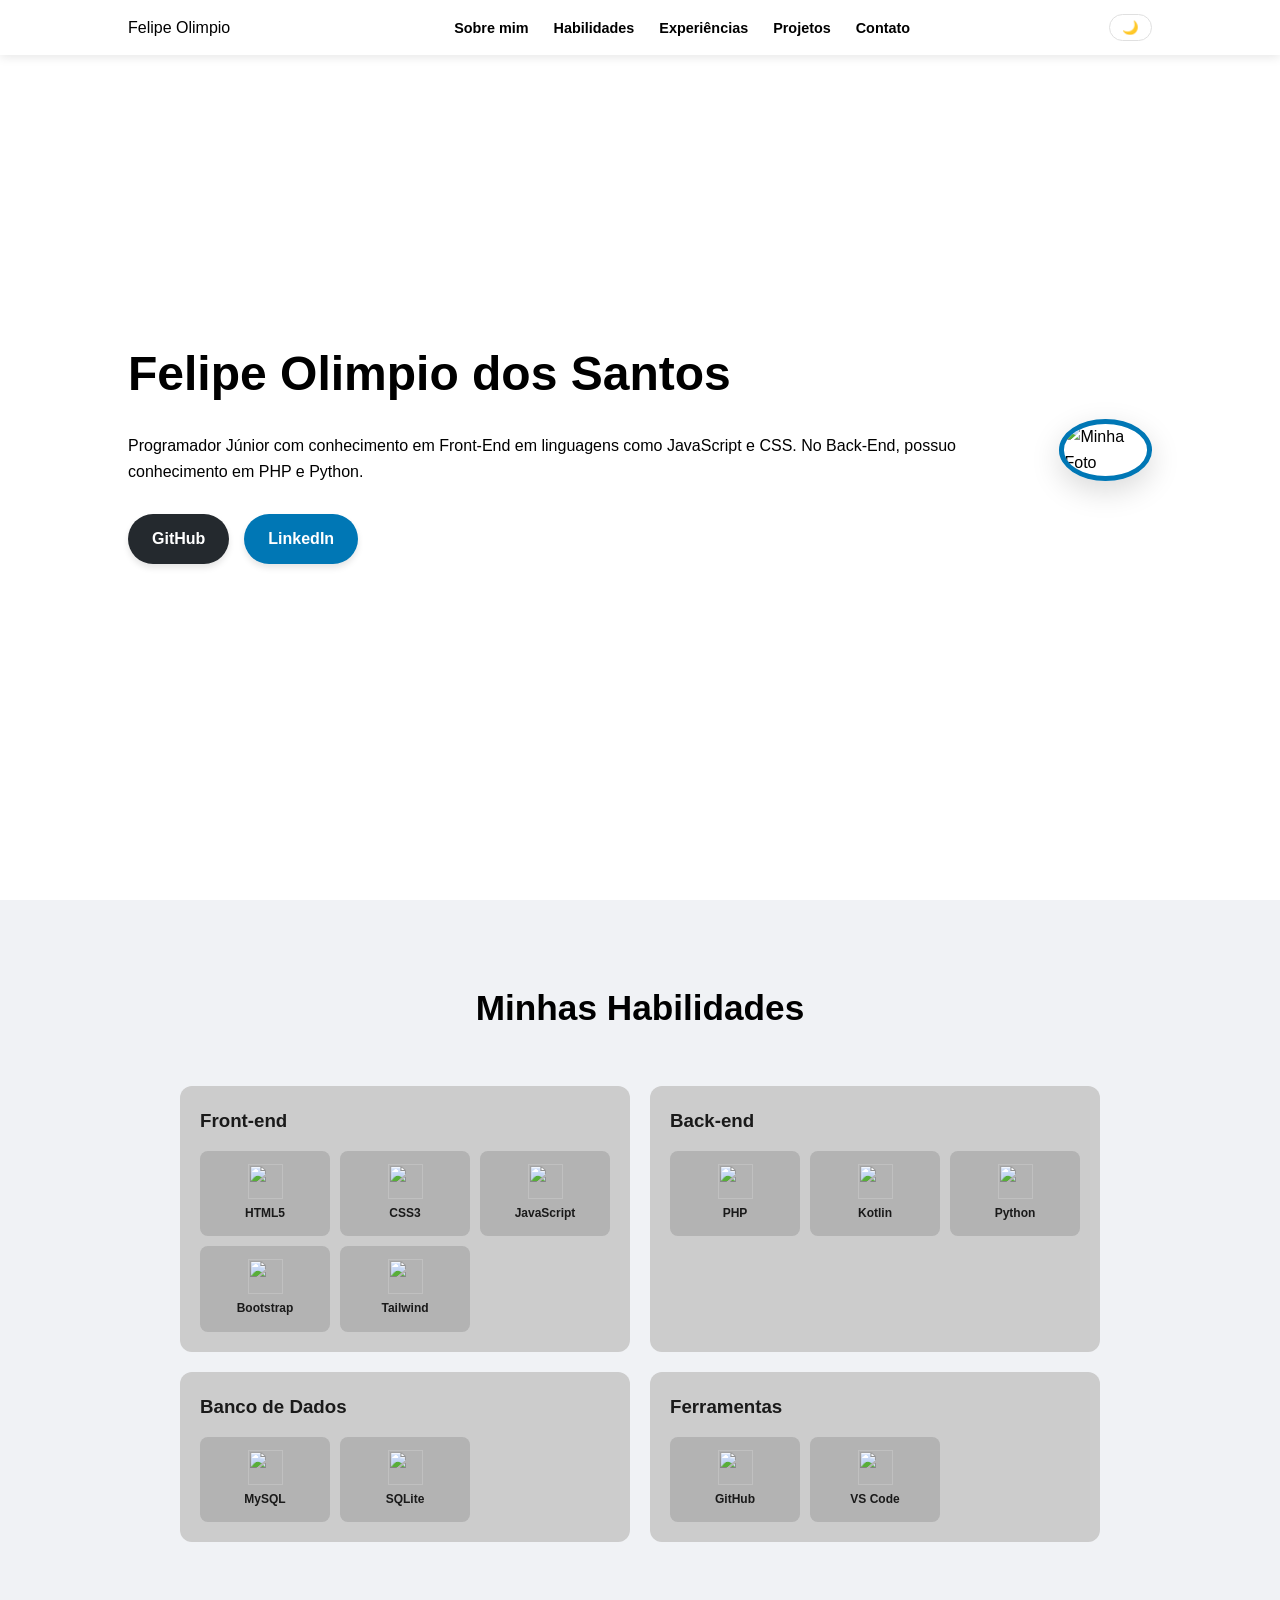
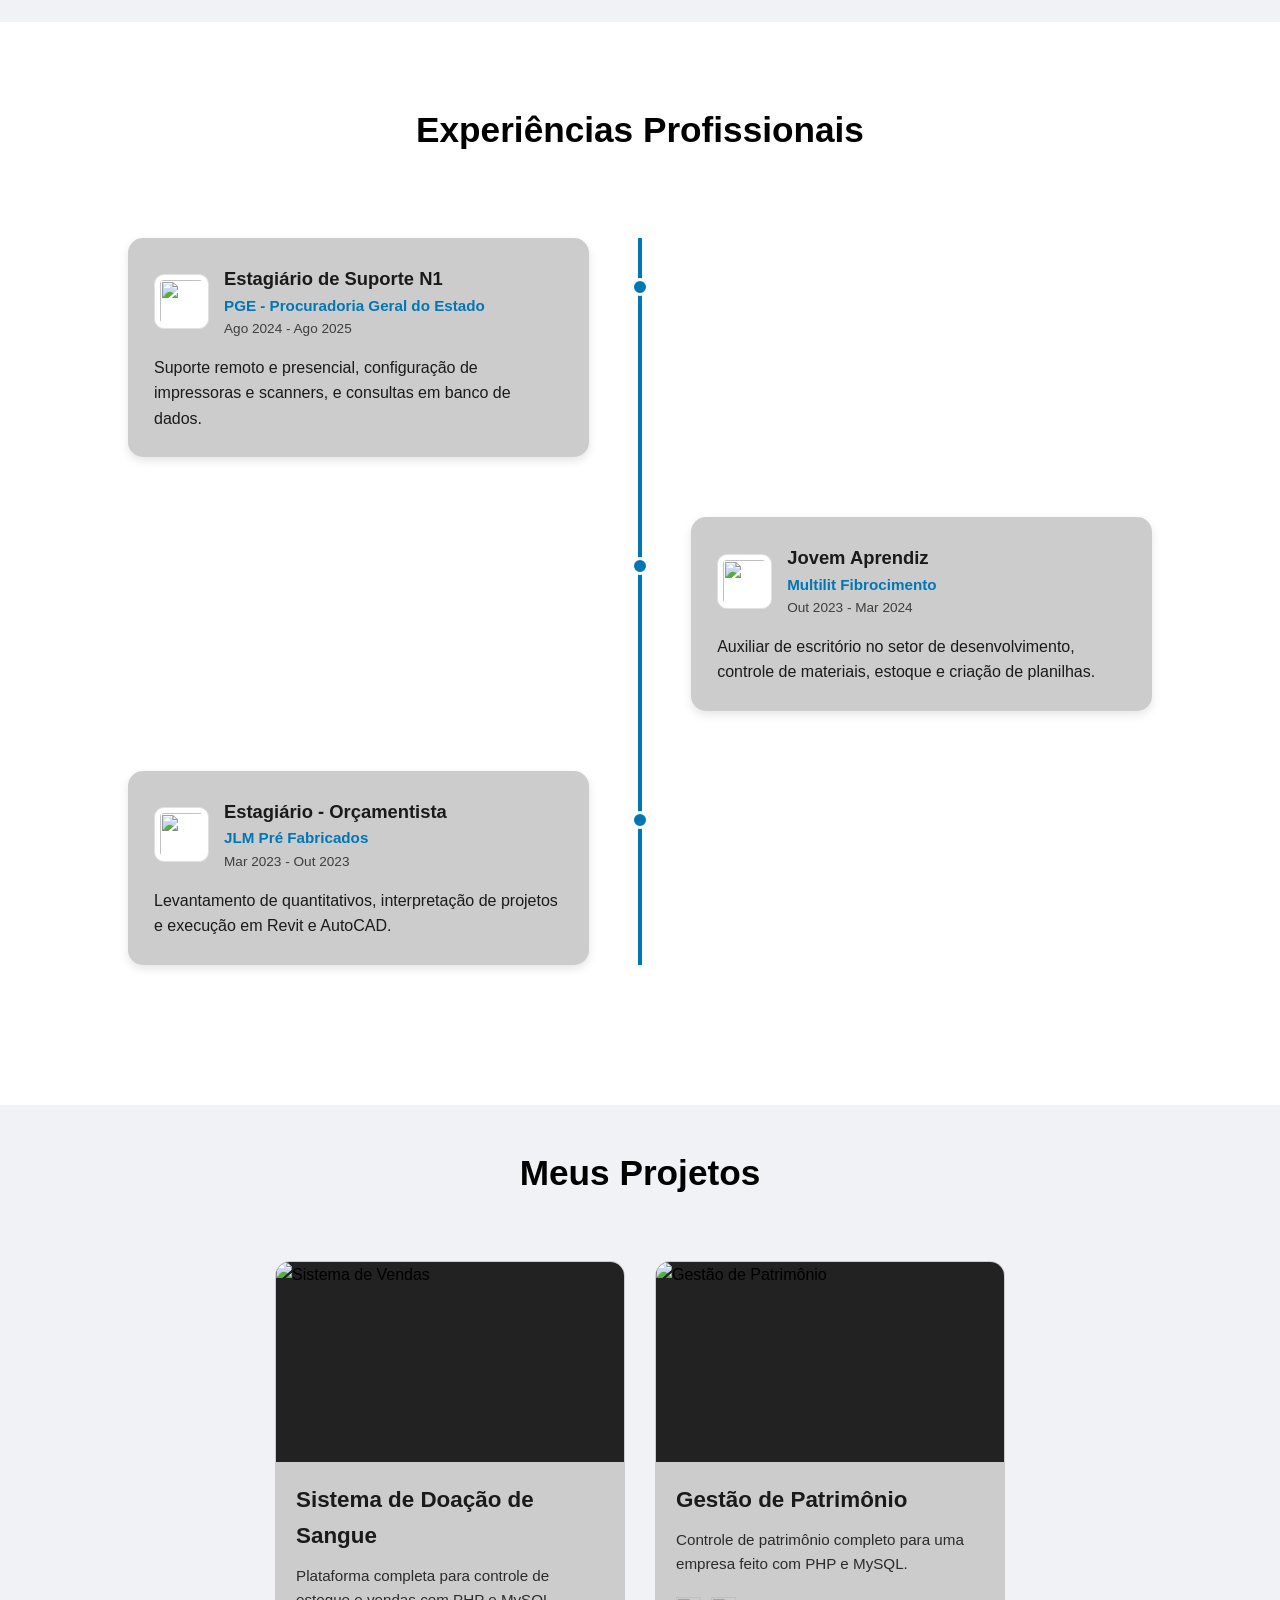
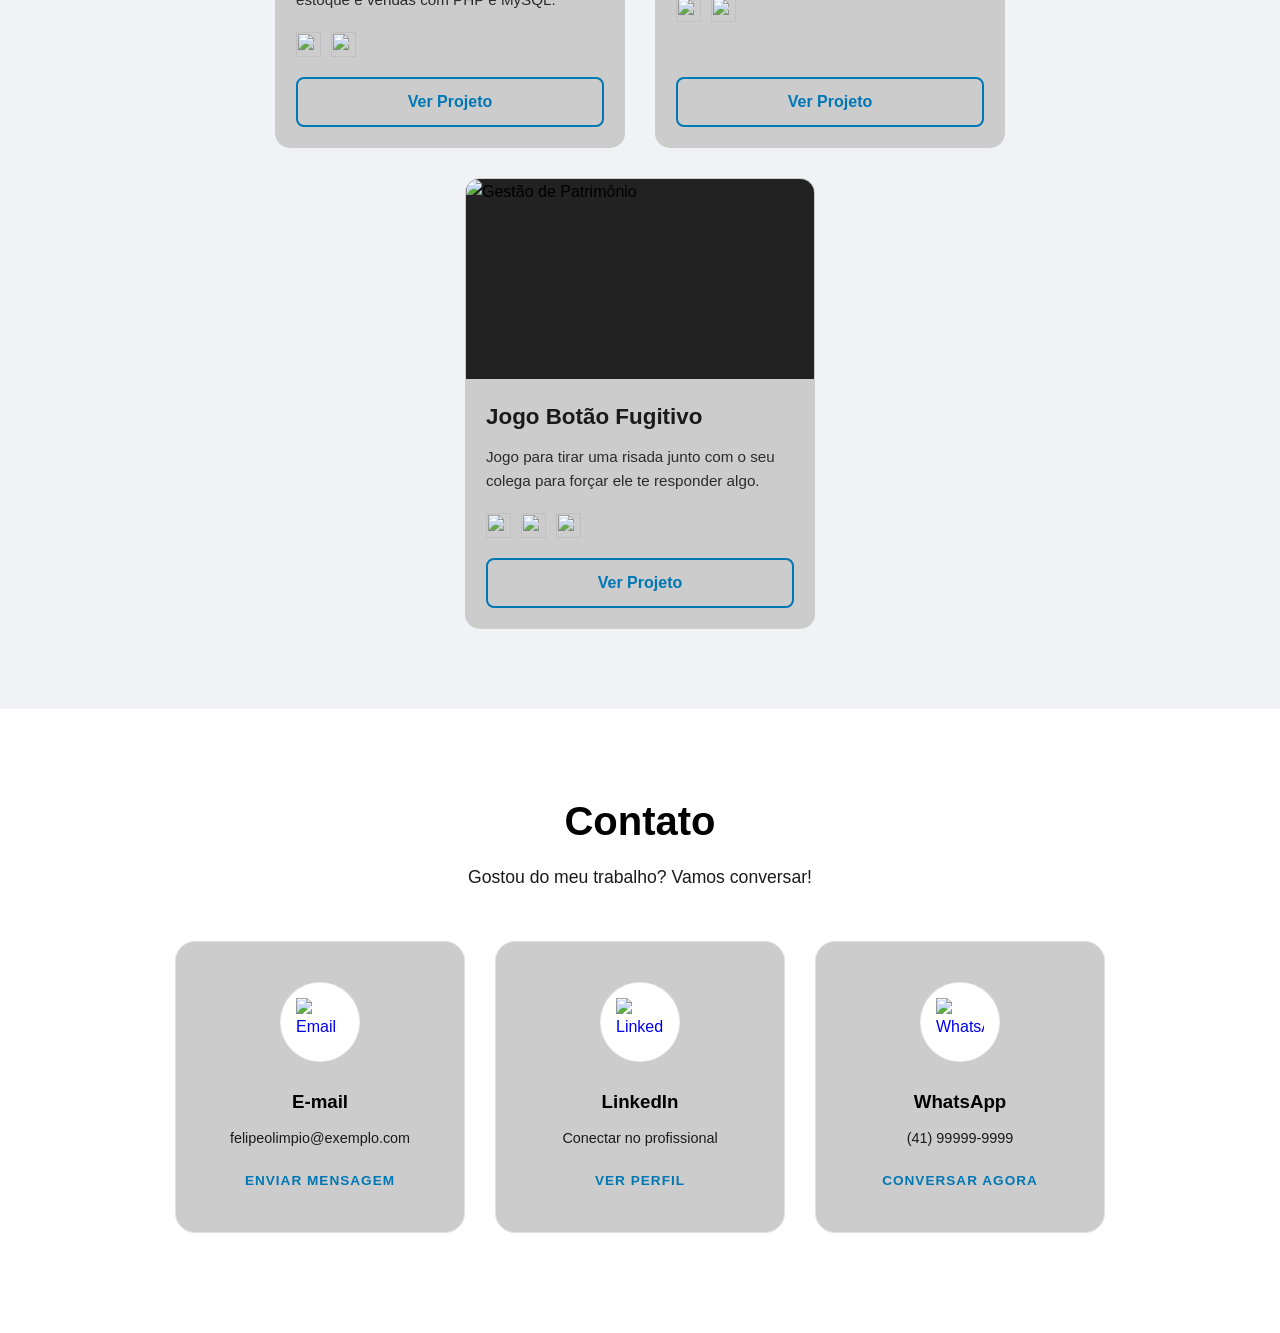
==== commit 67012df8: "terminando o projeto" ====
--- a/index.html
+++ b/index.html
@@ -126,64 +126,92 @@
         </div> 
     </section>
 
-    <section class="secao-projetos" id="projetos">
-        <h2>Meus Projetos</h2>
-        <div class="container-projetos">
-            <div class="projeto-card">
-                <div class="projeto-imagem">
-                    <img src="https://via.placeholder.com/400x250" alt="Capa do Projeto">
-                </div>
-                <div class="projeto-info">
-                    <h3>Sistema de Vendas</h3>
-                    <p>Plataforma completa para controle de estoque e vendas com PHP e MySQL.</p>
-                    <div class="projeto-ferramentas">
-                        <img src="https://cdn.jsdelivr.net/gh/devicons/devicon/icons/php/php-original.svg" title="PHP">
-                        <img src="https://cdn.jsdelivr.net/gh/devicons/devicon/icons/mysql/mysql-original.svg" title="MySQL">
-                    </div>
-                    <a href="#" class="btn-projeto">Ver Projeto</a>
-                </div>
-            </div>
-        </div>
-    </section>
-
+ <section class="secao-projetos" id="projetos">
+    <h2>Meus Projetos</h2>
+    <div class="container-projetos">
+        
+        <div class="projeto-card">
+            <div class="projeto-imagem">
+                <img src="../projetos/img/foto.png" alt="Sistema de Vendas">
+            </div>
+            <div class="projeto-info">
+                <h3>Sistema de Doação de Sangue</h3>
+                <p>Plataforma completa para controle de estoque e vendas com PHP e MySQL.</p>
+                <div class="projeto-ferramentas">
+                    <img src="https://cdn.jsdelivr.net/gh/devicons/devicon/icons/php/php-original.svg" title="PHP">
+                    <img src="https://cdn.jsdelivr.net/gh/devicons/devicon/icons/mysql/mysql-original.svg" title="MySQL">
+                </div>
+                <a href="#" class="btn-projeto">Ver Projeto</a>
+            </div>
+        </div>
+
+        <div class="projeto-card">
+            <div class="projeto-imagem">
+                <img src="../projetos/img/tela inicial.png" alt="Gestão de Patrimônio">
+            </div>
+            <div class="projeto-info">
+                <h3>Gestão de Patrimônio</h3>
+                <p>Controle de patrimônio completo para uma empresa feito com PHP e MySQL.</p>
+                <div class="projeto-ferramentas">
+                    <img src="https://cdn.jsdelivr.net/gh/devicons/devicon/icons/php/php-original.svg" title="PHP">
+                    <img src="https://cdn.jsdelivr.net/gh/devicons/devicon/icons/mysql/mysql-original.svg" title="MySQL">
+                </div>
+                <a href="#" class="btn-projeto">Ver Projeto</a>
+            </div>
+        </div>
+
+          <div class="projeto-card">
+            <div class="projeto-imagem">
+                <img src="../projetos/img/confiraessejogo.png" alt="Gestão de Patrimônio">
+            </div>
+            <div class="projeto-info">
+                <h3>Jogo Botão Fugitivo</h3>
+                <p>Jogo para tirar uma risada junto com o seu colega para forçar ele te responder algo.</p>
+                <div class="projeto-ferramentas">
+                    <img src="https://cdn.jsdelivr.net/gh/devicons/devicon/icons/html5/html5-original.svg" title="HTML5">
+                    <img src="https://cdn.jsdelivr.net/gh/devicons/devicon/icons/css3/css3-original.svg" title="CSS3">
+                    <img src="https://cdn.jsdelivr.net/gh/devicons/devicon/icons/javascript/javascript-original.svg" title="JavaScript">
+                </div>
+                <a href="#" class="btn-projeto">Ver Projeto</a>
+            </div>
+        </div>
+    </div>
+</section>
     <section class="secao-contato" id="contato">
-        <h2>Vamos conversar?</h2>
-        <p class="subtitulo-contato">Sinta-se à vontade para me mandar uma mensagem!</p>
-
-        <div class="container-contato">
-            <a href="mailto:seuemail@exemplo.com" class="contato-card">
-                <div class="contato-icone email">
-                    <img src="https://cdn-icons-png.flaticon.com/512/732/732200.png" alt="Email">
-                </div>
-                <h3>E-mail</h3>
-                <p>seuemail@exemplo.com</p>
-                <span>Enviar Mensagem →</span>
-            </a>
-
-            <a href="https://wa.me/5541999999999" target="_blank" class="contato-card">
-                <div class="contato-icone whats">
-                    <img src="https://cdn-icons-png.flaticon.com/512/733/733585.png" alt="WhatsApp">
-                </div>
-                <h3>WhatsApp</h3>
-                <p>(41) 99999-9999</p>
-                <span>Chamar no Whats →</span>
-            </a>
-
-            <a href="https://www.linkedin.com/in/felipe-olimpio-136344257/" target="_blank" class="contato-card">
-                <div class="contato-icone linkedin">
-                    <img src="https://cdn-icons-png.flaticon.com/512/174/174857.png" alt="LinkedIn">
-                </div>
-                <h3>LinkedIn</h3>
-                <p>Conectar no Perfil</p>
-                <span>Ver Perfil →</span>
-            </a>
-        </div>
-
-        <footer>
-            <p>&copy; 2026 Felipe Olimpio. Todos os direitos reservados.</p>
-        </footer>
-    </section>
-
+    <div class="contato-header">
+        <h2>Contato</h2>
+        <p>Gostou do meu trabalho? Vamos conversar!</p>
+    </div>
+    
+    <div class="container-contatos">
+        <a href="mailto:felipeolimpio@exemplo.com" class="contato-card">
+            <div class="contato-circulo">
+                <img src="https://cdn.jsdelivr.net/gh/devicons/devicon/icons/google/google-original.svg" alt="Email">
+            </div>
+            <h3>E-mail</h3>
+            <p>felipeolimpio@exemplo.com</p>
+            <span class="btn-contato-link">Enviar mensagem</span>
+        </a>
+
+        <a href="https://linkedin.com/in/seu-perfil" target="_blank" class="contato-card">
+            <div class="contato-circulo">
+                <img src="https://cdn.jsdelivr.net/gh/devicons/devicon/icons/linkedin/linkedin-original.svg" alt="LinkedIn">
+            </div>
+            <h3>LinkedIn</h3>
+            <p>Conectar no profissional</p>
+            <span class="btn-contato-link">Ver perfil</span>
+        </a>
+
+        <a href="https://wa.me/5541999999999" target="_blank" class="contato-card">
+            <div class="contato-circulo">
+                <img src="https://upload.wikimedia.org/wikipedia/commons/6/6b/WhatsApp.svg" alt="WhatsApp">
+            </div>
+            <h3>WhatsApp</h3>
+            <p>(41) 99999-9999</p>
+            <span class="btn-contato-link">Conversar agora</span>
+        </a>
+    </div>
+</section>
     <script>
       const themeToggle = document.getElementById('theme-toggle');
       const htmlElement = document.documentElement;
--- a/style.css
+++ b/style.css
@@ -1,438 +1,717 @@
-/* --- 1. VARIÁVEIS E TEMAS (ONDE O DESIGN COMEÇA) --- */
+/* --- 1. CONFIGURAÇÃO DE CORES E TEMAS --- */
+
 :root {
-  --bg-body: #ffffff;           /* DEFINE A COR DE FUNDO PRINCIPAL DO SITE COMO BRANCO */
-  --bg-secao-alt: #f0f2f5;      /* DEFINE UMA COR DE FUNDO ALTERNADA (CINZA CLARO) PARA CRIAR O EFEITO DE LISTRAS */
-  --bg-card: #ffffff;           /* DEFINE A COR DE FUNDO PADRÃO DOS CARDS COMO BRANCO */
-  --text-primary: #000000;      /* DEFINE A COR DO TEXTO PRINCIPAL COMO PRETO */
-  --text-secondary: #444444;    /* DEFINE UMA COR DE TEXTO MAIS SUAVE PARA DESCRIÇÕES */
-  --border-color: #e0e0e0;      /* DEFINE A COR DAS BORDAS SUTIS DOS ELEMENTOS */
-  --navbar-bg: #ffffff;         /* DEFINE A COR DE FUNDO DA BARRA DE NAVEGAÇÃO */
-  --accent-color: #0077B5;      /* DEFINE A COR DE DESTAQUE (AZUL LINKEDIN) USADA EM LINKS E BOTÕES */
-}
-
-/* --- CONFIGURAÇÕES PARA O MODO ESCURO (ATIVADO VIA DATA-THEME NO HTML) --- */
+  /* --- TEMA CLARO (PADRÃO) --- */
+  --bg-zebra-A: #ffffff;      /* SOBRE MIM, EXPERIÊNCIA, CONTATO */
+  --bg-zebra-B: #f0f2f5;      /* HABILIDADES, PROJETOS */
+  
+  --bg-hab-card: #cccccc;     /* CARDS (CONTATO, SKILLS, EXP) */
+  --bg-hab-item: #b3b3b3;     /* BOTÕES INTERNOS */
+  
+  --bg-contato-icon: #ffffff; /* FUNDO DO ÍCONE DE CONTATO (100% BRANCO) */
+  
+  --text-primary: #000000;
+  --text-hab: #1a1a1a;
+  --border-color: #e0e0e0;
+  --navbar-bg: #ffffff;
+  --accent-color: #0077B5;    /* AZUL LINKEDIN */
+}
+
+/* --- TEMA ESCURO --- */
 [data-theme="dark"] {
-  --bg-body: #121212;           /* MUDA O FUNDO PARA UM PRETO PROFUNDO */
-  --bg-secao-alt: #1a1a1a;      /* MUDA O FUNDO ALTERNADO PARA UM CINZA QUASE PRETO */
-  --bg-card: #252525;           /* MUDA OS CARDS PARA UM CINZA GRAFITE PARA DAR RELEVO */
-  --text-primary: #ffffff;      /* INVERTE A COR DO TEXTO PARA BRANCO */
-  --text-secondary: #cccccc;    /* MUDA O TEXTO SECUNDÁRIO PARA UM CINZA CLARO LLEGÍVEL */
-  --border-color: #383838;      /* ESCURECE AS BORDAS PARA NÃO FICAREM MUITO CLARAS NO ESCURO */
-  --navbar-bg: #1a1a1a;         /* MUDA A BARRA DE NAVEGAÇÃO PARA PRETO */
-  --accent-color: #00a8ff;      /* MUDA O AZUL PARA UM TOM MAIS BRILHANTE E VISÍVEL NO ESCURO */
-}
-
-/* --- 2. RESET E PADRÕES (LIMPEZA DO NAVEGADOR) --- */
+  --bg-zebra-A: #4F4F4F;      /* SEU TOM CINZA PADRÃO */
+  --bg-zebra-B: #1a1a1a;      /* PRETO/GRAFITE PARA CONTRASTE */
+  
+  --bg-hab-card: #333333;     
+  --bg-hab-item: #444444;     
+  
+  --bg-contato-icon: #252525; /* FUNDO DO ÍCONE NO MODO ESCURO */
+  
+  --text-primary: #ffffff;
+  --text-hab: #ffffff;
+  --border-color: #383838;
+  --navbar-bg: #1a1a1a;
+  --accent-color: #00a8ff;    /* AZUL MAIS VIBRANTE PARA DARK MODE */
+}
+
+/* --- 2. RESET E PADRÕES --- */
 * {
-  margin: 0;                    /* REMOVE TODAS AS MARGENS PADRÃO DO NAVEGADOR */
-  padding: 0;                   /* REMOVE TODO O PREENCHIMENTO (PADDING) PADRÃO */
-  box-sizing: border-box;       /* GARANTE QUE O PADDING E A BORDA NÃO AUMENTEM O TAMANHO TOTAL DO ELEMENTO */
-  font-family: sans-serif;      /* DEFINE A FONTE PADRÃO COMO UMA FONTE LIMPA SEM SERIFA */
-  transition: background-color 0.3s, color 0.3s, transform 0.3s, border-color 0.3s; /* CRIA UMA TRANSIÇÃO SUAVE DE 0.3 SEGUNDOS EM TODAS AS MUDANÇAS */
-}
-
-html {
-  scroll-behavior: smooth;      /* FAZ COM QUE A ROLAGEM DA PÁGINA SEJA SUAVE AO CLICAR NOS LINKS DO MENU */
-}
-
-body {
-  background-color: var(--bg-body); /* APLICA A COR DE FUNDO DEFINIDA NAS VARIÁVEIS ACIMA */
-  color: var(--text-primary);       /* APLICA A COR DE TEXTO DEFINIDA NAS VARIÁVEIS ACIMA */
-  line-height: 1.6;                 /* DEFINE O ESPAÇAMENTO ENTRE LINHAS PARA MELHORAR A LEITURA */
-}
-
-h1, h2, h3 {
-  text-align: center;               /* CENTRALIZA TODOS OS TÍTULOS HORIZONTALMENTE */
-  margin-top: 40px;                 /* ADICIONA UM ESPAÇO DE 40 PIXELS NO TOPO DOS TÍTULOS */
-}
-
-/* --- 3. NAVBAR (BARRA DE NAVEGAÇÃO SUPERIOR) --- */
+  margin: 0; padding: 0; box-sizing: border-box;
+  font-family: sans-serif;
+  transition: background-color 0.3s, color 0.3s, transform 0.3s;
+}
+
+html { scroll-behavior: smooth; }
+body { color: var(--text-primary); line-height: 1.6; }
+h2 { text-align: center; font-size: 2.2rem; }
+
+/* --- 3. NAVBAR SLIM --- */
 .navbar {
-  display: flex;                    /* ATIVA O FLEXBOX PARA ORGANIZAR LOGO E LINKS LADO A LADO */
-  justify-content: space-between;   /* JOGA A LOGO PARA A ESQUERDA E OS LINKS PARA A DIREITA */
-  align-items: center;              /* ALINHA OS ITENS VERTICALMENTE AO CENTRO DA BARRA */
-  background-color: var(--navbar-bg); /* APLICA A COR DE FUNDO DA NAVBAR */
-  padding: 0.5rem 10%;              /* DEFINE O ESPAÇAMENTO INTERNO (0.5 EM CIMA/BAIXO, 10% NAS LATERAIS) */
-  position: fixed;                  /* FIXA A BARRA NO TOPO DA TELA MESMO AO ROLAR */
-  top: 0;                           /* COLA A BARRA EXATAMENTE NO TOPO */
-  left: 0;                          /* COLA A BARRA EXATAMENTE NA ESQUERDA */
-  width: 100%;                      /* FAZ COM QUE A NAVBAR OCUPE TODA A LARGURA DA TELA */
-  z-index: 1000;                    /* GARANTE QUE A NAVBAR FIQUE POR CIMA DE TODOS OS OUTROS ELEMENTOS */
-  box-shadow: 0 2px 10px rgba(0,0,0,0.1); /* ADICIONA UMA SOMBRA LEVE PARA DAR PROFUNDIDADE */
-  backdrop-filter: blur(10px);      /* CRIA UM EFEITO DE DESFOQUE NO CONTEÚDO QUE PASSA POR BAIXO DA NAVBAR */
-  min-height: 55px;                 /* DEFINE UMA ALTURA MÍNIMA PARA A NAVBAR NÃO FICAR MUITO FINA */
-}
-
-.nav-links {
-  display: flex;                    /* COLOCA OS LINKS DO MENU EM UMA LINHA HORIZONTAL */
-  list-style: none;                 /* REMOVE AS BOLINHAS PADRÃO DA LISTA (UL) */
-}
-
-.nav-links li { 
-  margin-left: 25px;                /* ADICIONA UM ESPAÇO DE 25 PIXELS ENTRE CADA ITEM DO MENU */
-}
-
+  display: flex; justify-content: space-between; align-items: center;
+  background-color: var(--navbar-bg); padding: 0.5rem 10%;
+  position: fixed; top: 0; left: 0; width: 100%; z-index: 1000;
+  box-shadow: 0 2px 10px rgba(0,0,0,0.1); backdrop-filter: blur(10px);
+  min-height: 55px;
+}
+
+.nav-links { display: flex; list-style: none; }
+.nav-links li { margin-left: 25px; }
+.nav-links a { text-decoration: none; font-weight: bold; color: var(--text-primary); font-size: 0.9rem; }
+
+.theme-btn {
+  background: none; border: 1px solid var(--border-color);
+  padding: 5px 12px; cursor: pointer; border-radius: 20px;
+}
+.theme-btn .icon-sun { display: none; }
+[data-theme="dark"] .theme-btn .icon-sun { display: block; }
+[data-theme="dark"] .theme-btn .icon-moon { display: none; }
+
+/* --- LINKS DA NAVBAR COM MUDANÇA DE COR E MOVIMENTO --- */
 .nav-links a {
-  text-decoration: none;            /* REMOVE O SUBINHADO PADRÃO DOS LINKS */
-  font-weight: bold;                /* DEIXA AS LETRAS DO MENU EM NEGRITO */
-  color: var(--text-primary);       /* APLICA A COR DE TEXTO DO TEMA ATUAL */
-  font-size: 0.9rem;                /* DEFINE UM TAMANHO DE FONTE LEVEMENTE MENOR PARA O MENU */
-}
-
-.nav-links a:hover { 
-  color: var(--accent-color);       /* MUDA A COR DO LINK PARA AZUL QUANDO O MOUSE PASSA POR CIMA */
-}
-
-/* --- BOTÃO DE TEMA (SOL E LUA) --- */
-.theme-btn {
-  background: none;                 /* REMOVE O FUNDO PADRÃO DO BOTÃO */
-  border: 1px solid var(--border-color); /* ADICIONA UMA BORDA FINA USANDO A COR DO TEMA */
-  padding: 5px 12px;                /* DEFINE O ESPAÇAMENTO INTERNO DO BOTÃO */
-  cursor: pointer;                  /* MUDA O CURSOR PARA A "MÃOZINHA" DE CLIQUE */
-  border-radius: 20px;              /* DEIXA O BOTÃO ARREDONDADO */
-  font-size: 1.1rem;                /* DEFINE O TAMANHO DOS ÍCONES SOL/LUA */
-  display: flex;                    /* USA FLEXBOX PARA CENTRALIZAR OS ÍCONES INTERNAMENTE */
-  align-items: center;              /* CENTRALIZA OS ÍCONES VERTICALMENTE */
-}
-
-.theme-btn .icon-sun { display: none; }    /* ESCONDE O SOL POR PADRÃO NO TEMA CLARO */
-.theme-btn .icon-moon { display: block; }  /* MOSTRA A LUA POR PADRÃO NO TEMA CLARO */
-
-[data-theme="dark"] .theme-btn .icon-sun { display: block; } /* MOSTRA O SOL QUANDO ESTIVER NO TEMA ESCURO */
-[data-theme="dark"] .theme-btn .icon-moon { display: none; } /* ESCONDE A LUA QUANDO ESTIVER NO TEMA ESCURO */
-
-/* --- 4. SEÇÃO HOME / SOBRE MIM (CONTEÚDO PRINCIPAL) --- */
-.main-content {
-  display: flex;                    /* COLOCA TEXTO E FOTO LADO A LADO */
-  align-items: center;              /* CENTRALIZA TEXTO E FOTO VERTICALMENTE ENTRE SI */
-  justify-content: space-between;   /* EMPURRA O TEXTO PARA A ESQUERDA E A FOTO PARA A DIREITA */
-  padding: 120px 10% 80px 10%;      /* ADICIONA ESPAÇAMENTO: 120PX NO TOPO PARA NÃO FICAR SOB A NAVBAR */
-  min-height: 100vh;                 /* GARANTE QUE A SEÇÃO OCUPE QUASE TODA A ALTURA DA TELA */
-}
-
-.texto-esquerda { 
-  flex: 1;                          /* FAZ COM QUE O TEXTO OCUPE O ESPAÇO DISPONÍVEL NA ESQUERDA */
-  padding-right: 20px;              /* ADICIONA UM ESPAÇO ENTRE O TEXTO E A FOTO */
-  text-align: left;                 /* ALINHA O TEXTO À ESQUERDA */
-}
-
-.texto-esquerda h1 { 
-  font-size: 3rem;                  /* DEFINE UM TAMANHO GRANDE PARA O NOME PRINCIPAL */
-  margin-bottom: 20px;              /* ADICIONA ESPAÇO ABAIXO DO NOME */
-  text-align: left;                 /* GARANTE ALINHAMENTO À ESQUERDA NO TÍTULO */
-}
-
+  text-decoration: none;
+  font-weight: bold;
+  color: var(--text-primary); /* SEGUE A COR DO TEMA (PRETO OU BRANCO) */
+  font-size: 0.9rem;
+  display: inline-block; /* NECESSÁRIO PARA O TRANSFORM FUNCIONAR */
+  transition: color 0.3s ease, transform 0.3s ease; /* TRANSIÇÃO SUAVE */
+}
+
+/* EFEITO QUANDO O MOUSE PASSA EM CIMA */
+.nav-links a:hover {
+  color: var(--accent-color); /* MUDA PARA O SEU AZUL LINKEDIN/DESTAQUE */
+  transform: translateY(-3px); /* SOBE LEVEMENTE COMO OS OUTROS BOTÕES */
+}
+
+/* --- 4. SEÇÕES (EFEITO ZEBRA) --- */
+.main-content, .secao-experiencia, .secao-contato {
+  background-color: var(--bg-zebra-A);
+  padding: 100px 10%;
+}
+
+.secao-habilidades, .secao-projetos {
+  background-color: var(--bg-zebra-B);
+  padding: 80px 10%;
+}
+
+/* --- 5. SOBRE MIM (HOME + FOTO COM MOVIMENTO) --- */
+.main-content { display: flex; align-items: center; justify-content: space-between; min-height: 100vh; }
+.texto-esquerda h1 { font-size: 3rem; margin-bottom: 20px; }
 .foto-direita img {
-  width: 380px;
-  height: 380px;
-  border-radius: 50%;
-  object-fit: cover;
+  width: 380px; height: 380px; border-radius: 50%; object-fit: cover;
   border: 5px solid var(--accent-color);
   box-shadow: 0 10px 30px rgba(0,0,0,0.15);
-
-  /* --- ADICIONE ESTA LINHA ABAIXO --- */
-  animation: flutuar 3s ease-in-out infinite; /* NOME DA ANIMAÇÃO | DURAÇÃO | RITMO | REPETIÇÃO INFINITA */
-}
-
-/* --- DEFINIÇÃO DO MOVIMENTO (KEYFRAMES) --- */
-@keyframes flutuar {
-  0% {
-    transform: translateY(0);          /* POSIÇÃO INICIAL */
-  }
-  50% {
-    transform: translateY(-15px);     /* SOBE 15 PIXELS */
-  }
-  100% {
-    transform: translateY(0);          /* VOLTA PARA O LUGAR */
-  }
-}
-
-.botoes-grupo { 
-  display: flex;                    /* COLOCA OS BOTÕES GITHUB E LINKEDIN LADO A LADO */
-  gap: 15px;                        /* ADICIONA UM ESPAÇO DE 15 PIXELS ENTRE OS DOIS BOTÕES */
-  margin-top: 30px;                 /* ADICIONA ESPAÇO ACIMA DO GRUPO DE BOTÕES */
-}
-
+  transition: transform 0.5s cubic-bezier(0.175, 0.885, 0.32, 1.275);
+}
+.foto-direita img:hover { transform: translateY(-20px) scale(1.05); }
+
+.botoes-grupo { display: flex; gap: 15px; margin-top: 30px; }
 .btn-github, .btn-linkedin {
-  padding: 12px 24px;               /* DEFINE O TAMANHO INTERNO DOS BOTÕES */
-  border-radius: 50px;              /* DEIXA OS BOTÕES NO FORMATO DE CÁPSULA (ARREDONDADOS) */
-  text-decoration: none;            /* REMOVE O SUBINHADO DO LINK */
-  font-weight: bold;                /* DEIXA O TEXTO DO BOTÃO EM NEGRITO */
-  color: white !important;          /* FORÇA A COR DO TEXTO A SER SEMPRE BRANCA */
-  transition: 0.3s;                 /* ADICIONA TRANSIÇÃO PARA EFEITOS DE HOVER */
-}
-
-.btn-github { background: #24292e; }   /* DEFINE A COR DE FUNDO PADRÃO DO GITHUB (PRETO) */
-.btn-linkedin { background: #0077b5; } /* DEFINE A COR DE FUNDO PADRÃO DO LINKEDIN (AZUL) */
-
-.btn-github:hover { 
-  background: #444c52;              /* CLAREIA O BOTÃO DO GITHUB AO PASSAR O MOUSE */
-  transform: translateY(-3px);      /* FAZ O BOTÃO SUBIR 3 PIXELS AO PASSAR O MOUSE */
-}
-
-.btn-linkedin:hover { 
-  background: #005582;              /* ESCURECE O BOTÃO DO LINKEDIN AO PASSAR O MOUSE */
-  transform: translateY(-3px);      /* FAZ O BOTÃO SUBIR 3 PIXELS AO PASSAR O MOUSE */
-}
-
-/* --- 5. CARDS (ESTILO UNIFICADO PARA HABILIDADES E PROJETOS) --- */
-.skill-card, .timeline-card, .projeto-card, .contato-card {
-  background-color: var(--bg-card); /* APLICA A COR DE FUNDO DO TEMA ATUAL */
-  border: 1px solid var(--border-color); /* APLICA A BORDA DO TEMA ATUAL */
-  border-radius: 15px;              /* ARREDONDA OS CANTOS DOS CARDS */
-  box-shadow: 0 5px 15px rgba(0,0,0,0.05); /* ADICIONA UMA SOMBRA BEM SUAVE */
-}
-
-.skill-card:hover, .timeline-card:hover, .projeto-card:hover, .contato-card:hover {
-  transform: translateY(-12px);     /* FAZ O CARD SUBIR 12 PIXELS NO HOVER (EFEITO DE LEVITAÇÃO) */
-  border-color: var(--accent-color); /* MUDA A BORDA PARA AZUL NO HOVER */
-  box-shadow: 0 15px 30px rgba(0,0,0,0.12); /* AUMENTA A SOMBRA NO HOVER PARA PARECER QUE ESTÁ MAIS ALTO */
-}
-
-/* --- 6. SEÇÃO HABILIDADES (COMPACTA E COM MODO ESCURO) --- */
-
-/* 1. VARIÁVEIS DE CORES ESPECÍFICAS PARA AS SKILLS */
-:root {
-  --bg-hab-card: #cccccc;      /* CINZA CLARO PARA O CARD NO TEMA CLARO */
-  --bg-hab-item: #b3b3b3;      /* CINZA UM POUCO MAIS ESCURO PARA O BOTÃO DO ÍCONE */
-  --text-hab: #1a1a1a;         /* TEXTO QUASE PRETO PARA O MODO CLARO */
-}
-
-[data-theme="dark"] {
-  --bg-hab-card: #333333;      /* CINZA CHUMBO PARA O CARD NO TEMA ESCURO */
-  --bg-hab-item: #444444;      /* CINZA UM POUCO MAIS CLARO QUE O CARD NO TEMA ESCURO */
-  --text-hab: #ffffff;         /* TEXTO BRANCO PARA O MODO ESCURO */
-}
-
-/* 2. CONFIGURAÇÃO DA SEÇÃO */
-.secao-habilidades {
-  background-color: var(--bg-secao-alt); /* USA A COR ALTERNADA QUE JÁ MUDA COM O TEMA */
-  padding: 60px 10%;            /* PADDING REDUZIDO PARA REMOVER O ESPAÇO EM BRANCO EXCESSO */
-}
-
-.secao-habilidades h2 {
-  margin-bottom: 50px;          /* TÍTULO MAIS PRÓXIMO DOS CARDS */
-  text-align: center;
-  font-size: 2.2rem;
-  color: var(--text-primary);   /* GARANTE QUE O TÍTULO RESPEITE O MODO ESCURO */
-}
-
-/* 3. GRID DOS CARDS (ORGANIZAÇÃO LADO A LADO) */
+  padding: 12px 24px; border-radius: 50px; text-decoration: none; font-weight: bold; color: white !important;
+}
+.btn-github { background: #24292e; }
+.btn-linkedin { background: #0077b5; }
+
+/* --- 4.1 ESTILO DOS BOTÕES (HOME) --- */
+.btn-github, .btn-linkedin {
+  display: inline-block;            /* GARANTE QUE O TRANSFORM (MOVIMENTO) FUNCIONE CORRETAMENTE */
+  padding: 12px 24px;               /* ESPAÇAMENTO INTERNO DO BOTÃO */
+  border-radius: 50px;              /* FORMATO DE CÁPSULA ARREDONDADA */
+  text-decoration: none;            /* REMOVE O SUBRINHADO DO LINK */
+  font-weight: bold;                /* DEIXA O TEXTO EM NEGRITO */
+  color: white !important;          /* GARANTE QUE O TEXTO SEJA SEMPRE BRANCO */
+  transition: all 0.3s ease;        /* CRIA UMA TRANSIÇÃO SUAVE PARA COR, SOMBRA E MOVIMENTO */
+  box-shadow: 0 4px 6px rgba(0,0,0,0.1); /* ADICIONA UMA SOMBRA LEVE NA POSIÇÃO PARADA */
+}
+
+/* --- EFEITO AO PASSAR O MOUSE NO GITHUB --- */
+.btn-github:hover {
+  background-color: #444c52;        /* CLAREIA O TOM DE PRETO PARA DAR FEEDBACK VISUAL */
+  transform: translateY(-5px);      /* FAZ O BOTÃO SUBIR 5 PIXELS */
+  box-shadow: 0 8px 15px rgba(0,0,0,0.3); /* AUMENTA A SOMBRA PARA PARECER QUE O BOTÃO LEVITOU */
+}
+
+/* --- EFEITO AO PASSAR O MOUSE NO LINKEDIN --- */
+.btn-linkedin:hover {
+  background-color: #005582;        /* ESCURECE O TOM DE AZUL PARA DESTAQUE */
+  transform: translateY(-5px);      /* FAZ O BOTÃO SUBIR 5 PIXELS */
+  box-shadow: 0 8px 15px rgba(0, 119, 181, 0.3); /* ADICIONA UM BRILHO AZULADO NA SOMBRA */
+}
+
+/* --- 6. HABILIDADES (GRADE COMPACTA) --- */
+.secao-habilidades h2 { margin-bottom: 50px; }
 .container-skills {
-  display: grid; 
-  /* CRIA DUAS COLUNAS COM LARGURA MÁXIMA DE 450PX PARA NÃO FICAR LARGO DEMAIS */
-  grid-template-columns: repeat(2, minmax(300px, 450px)); 
-  justify-content: center;      /* CENTRALIZA O BLOCO DE SKILLS NA TELA */
-  gap: 20px;                    /* ESPAÇO CURTO ENTRE OS CARDS */
-  max-width: 1000px;            /* LIMITA A LARGURA TOTAL PARA EVITAR ESPAÇOS VAZIOS NAS LATERAIS */
-  margin: 0 auto;
-}
-
-/* 4. ESTILO DO CARD (FRONT-END, BACK-END, ETC) */
-.skill-card {
-  background-color: var(--bg-hab-card); /* COR QUE MUDA COM O TEMA */
-  border-radius: 12px;
-  padding: 20px;                /* PADDING INTERNO COMPACTO */
-  box-shadow: 0 4px 10px rgba(0,0,0,0.1);
-  transition: background-color 0.3s ease; /* TRANSIÇÃO SUAVE AO MUDAR O TEMA */
-}
-
-.skill-card h3 {
-  color: var(--text-hab);       /* COR DO TEXTO QUE MUDA COM O TEMA */
-  text-align: left;             /* ALINHADO À ESQUERDA COMO NO SEU MODELO */
-  margin-bottom: 15px;
-  font-size: 1.3rem;
-}
-
-/* 5. GRID INTERNO DOS ÍCONES (3 POR LINHA) */
-.logos {
-  display: grid;
-  grid-template-columns: repeat(3, 1fr); /* FORÇA 3 COLUNAS DENTRO DO CARD */
-  gap: 10px;                    /* ESPAÇO CURTO ENTRE OS BOTÕES DE ÍCONE */
-}
-
-/* 6. ESTILO DO BOTÃO DE CADA TECNOLOGIA */
+  display: grid; grid-template-columns: repeat(2, minmax(300px, 450px));
+  justify-content: center; gap: 20px; max-width: 1000px; margin: 0 auto;
+}
+.skill-card { background-color: var(--bg-hab-card); border-radius: 12px; padding: 20px; }
+.skill-card h3 { color: var(--text-hab); text-align: left; margin-bottom: 15px; }
+.logos { display: grid; grid-template-columns: repeat(3, 1fr); gap: 10px; }
 .item-logo {
-  background-color: var(--bg-hab-item); /* COR QUE MUDA COM O TEMA */
+  background-color: var(--bg-hab-item); border-radius: 8px; padding: 12px 5px;
+  display: flex; flex-direction: column; align-items: center; transition: all 0.3s;
+}
+.item-logo:hover { background-color: var(--accent-color); transform: translateY(-5px); }
+.item-logo:hover span { color: #ffffff !important; }
+.item-logo img { width: 35px; height: 35px; margin-bottom: 5px; }
+.item-logo span { font-size: 0.75rem; font-weight: bold; color: var(--text-hab); }
+
+/* --- 6. SEÇÃO HABILIDADES (AJUSTE DE CONTORNO NO HOVER) --- */
+
+.item-logo {
+  background-color: var(--bg-hab-item); 
   border-radius: 8px;
-  padding: 12px 5px;            /* ALTURA REDUZIDA PARA FICAR MAIS PRÓXIMO */
+  padding: 12px 5px;
   display: flex;
   flex-direction: column;
   align-items: center;
   justify-content: center;
   transition: all 0.3s ease;
   cursor: pointer;
-}
-
-/* 7. EFEITO DE MOVIMENTO E COR NO MOUSE (HOVER) */
+  /* ADICIONAMOS UMA BORDA TRANSPARENTE PARA O CARD NÃO MEXER QUANDO A BORDA APARECER */
+  border: 1px solid transparent; 
+}
+
+/* --- EFEITO AO PASSAR O MOUSE (CONTORNO FINO) --- */
 .item-logo:hover {
-  background-color: var(--accent-color); /* BRILHA COM O SEU AZUL NO HOVER */
-  transform: translateY(-5px);           /* SOBE LEVEMENTE */
-}
-
+  /* REMOVEMOS A MUDANÇA DE FUNDO (MANTÉM O CINZA ORIGINAL OU FICA TRANSPARENTE) */
+  background-color: var(--bg-hab-item); 
+  
+  /* CRIA O CONTORNO FINO COM A COR DE DESTAQUE */
+  border: 1px solid var(--accent-color); 
+  
+  /* FAZ O MOVIMENTO DE SUBIDA QUE VOCÊ JÁ TEM */
+  transform: translateY(-5px); 
+  
+  /* ADICIONA UM BRILHO BEM SUAVE DA COR DO CONTORNO */
+  box-shadow: 0 0 10px rgba(0, 119, 181, 0.2); 
+}
+
+/* GARANTE QUE O TEXTO NÃO MUDE PARA BRANCO, MANTENDO A LEITURA NO FUNDO CINZA */
 .item-logo:hover span {
-  color: #ffffff;               /* GARANTE QUE O TEXTO FIQUE BRANCO SOBRE O AZUL NO HOVER */
-}
-
-.item-logo img {
-  width: 35px;                  /* ÍCONE COMPACTO */
-  height: 35px;
-  margin-bottom: 5px;
-}
-
-.item-logo span {
-  font-size: 0.75rem;           /* FONTE MENOR PARA LAYOUT COMPACTO */
+  color: var(--accent-color) !important; /* O TEXTO GANHA A COR DO CONTORNO */
+}
+
+/* --- 6. SEÇÃO HABILIDADES (CONTORNO AZUL + TEXTO BRANCO) --- */
+
+.item-logo {
+  background-color: var(--bg-hab-item); 
+  border-radius: 8px;
+  padding: 12px 5px;
+  display: flex;
+  flex-direction: column;
+  align-items: center;
+  justify-content: center;
+  transition: all 0.3s ease;
+  cursor: pointer;
+  /* MANTEMOS A BORDA INVISÍVEL PARA NÃO DAR "PULO" NO HOVER */
+  border: 1px solid transparent; 
+}
+
+/* --- EFEITO AO PASSAR O MOUSE --- */
+.item-logo:hover {
+  /* ATIVA O CONTORNO FINO COM O SEU AZUL DE DESTAQUE */
+  border: 1px solid var(--accent-color); 
+  
+  /* MANTÉM O MOVIMENTO DE SUBIDA PROFISSIONAL */
+  transform: translateY(-5px); 
+  
+  /* ADICIONA UM BRILHO AZULADO BEM DISCRETO */
+  box-shadow: 0 4px 12px rgba(0, 119, 181, 0.2); 
+}
+
+/* GARANTE QUE O NOME DA TECNOLOGIA CONTINUE BRANCO NO MODO ESCURO */
+.item-logo:hover span {
+  color: var(--text-hab) !important; 
+}
+/* --- 7. EXPERIÊNCIA (TIMELINE) --- */
+.timeline-container { position: relative; }
+.timeline-line { position: absolute; left: 50%; width: 4px; height: 100%; background: var(--accent-color); transform: translateX(-50%); }
+.timeline-dot {
+  position: absolute; left: 50%; top: 40px; width: 18px; height: 18px;
+  background-color: #0077B5; border-radius: 50%; transform: translateX(-50%);
+  z-index: 10; border: 3px solid var(--bg-zebra-A); /* BORDA SEGUE O FUNDO DA SEÇÃO */
+}
+.timeline-item { display: flex; margin-bottom: 60px; position: relative; width: 100%; }
+.timeline-item.left { justify-content: flex-end; padding-right: 55%; }
+.timeline-item.right { justify-content: flex-start; padding-left: 55%; }
+.timeline-card { padding: 25px; background-color: var(--bg-hab-card); border-radius: 15px; color: var(--text-hab); }
+
+/* --- 7. SEÇÃO EXPERIÊNCIA (TIMELINE ORGANIZADA) --- */
+.secao-experiencia {
+  background-color: var(--bg-secao-alt);
+  padding: 80px 10%; /* REDUZI O PADDING SUPERIOR */
+  position: relative;
+}
+
+/* 1. TÍTULO MAIS PARA CIMA */
+.secao-experiencia h2 {
+  margin-top: 0;
+  margin-bottom: 80px; /* DISTÂNCIA SEGURA PARA O HOVER */
+}
+
+.timeline-container { position: relative; }
+
+/* 2. LINHA VERTICAL */
+.timeline-line {
+  position: absolute;
+  left: 50%; width: 4px; height: 100%;
+  background: var(--accent-color);
+  transform: translateX(-50%);
+  top: 0;
+}
+
+/* 3. ESTRUTURA DO CARD */
+.timeline-card { 
+  padding: 25px;
+  background-color: var(--bg-hab-card); /* USA O MESMO CINZA DAS SKILLS */
+  border-radius: 15px;
+  color: var(--text-hab);
+  border: 1px solid transparent; /* EVITA PULO NO HOVER */
+  transition: transform 0.3s ease, border-color 0.3s ease, box-shadow 0.3s ease;
+  z-index: 2;
+}
+
+/* 4. CABEÇALHO: LOGO AO LADO DO NOME */
+.card-header {
+  display: flex;
+  align-items: center; /* CENTRALIZA LOGO E TEXTO VERTICALMENTE */
+  gap: 15px;
+  margin-bottom: 15px;
+}
+
+.logo-empresa-time {
+  width: 50px;
+  height: 50px;
+  border-radius: 8px;
+  object-fit: contain;
+  background: white; /* GARANTE VISIBILIDADE DE LOGOS COM FUNDO VAZIO */
+  padding: 5px;
+}
+
+.header-texto {
+  display: flex;
+  flex-direction: column; /* COLOCA O PERÍODO EMBAIXO DO NOME */
+  text-align: left;
+}
+
+.header-texto h3 {
+  margin: 0;
+  font-size: 1.1rem;
+  text-align: left; /* TIRA A CENTRALIZAÇÃO PADRÃO */
+}
+
+.empresa {
   font-weight: bold;
-  color: var(--text-hab);       /* COR DO TEXTO QUE MUDA COM O TEMA */
-}
-
-/* --- 8. RESPONSIVIDADE (CELULAR E TABLET) --- */
+  color: var(--accent-color);
+}
+
+.periodo {
+  font-size: 0.85rem;
+  opacity: 0.8;
+}
+
+/* --- 5. EFEITO DE CONTORNO AZUL (IGUAL AS SKILLS) --- */
+.timeline-card:hover {
+  transform: translateY(-10px); /* SOBE LEVEMENTE */
+  border-color: var(--accent-color); /* CONTORNO FINO AZUL */
+  box-shadow: 0 10px 25px rgba(0, 119, 181, 0.2); /* BRILHO SUTIL */
+}
+
+.timeline-dot {
+  position: absolute;
+  left: 50%; top: 40px; width: 18px; height: 18px;
+  background-color: #0077B5;
+  border-radius: 50%;
+  transform: translateX(-50%);
+  z-index: 10;
+  border: 3px solid var(--bg-secao-alt);
+}
+
+/* RESPONSIVIDADE */
 @media (max-width: 768px) {
-  .container-skills {
-    grid-template-columns: 1fr; /* UMA COLUNA SÓ NO CELULAR */
-    padding: 0 10px;
+  .timeline-line, .timeline-dot { left: 20px; }
+  .timeline-item.left, .timeline-item.right { 
+    padding-left: 50px; padding-right: 0; justify-content: flex-start; 
   }
 }
 
-@media (max-width: 480px) {
-  .logos {
-    grid-template-columns: repeat(2, 1fr); /* 2 POR LINHA EM CELULARES MUITO PEQUENOS */
+/* --- 7. SEÇÃO EXPERIÊNCIA (ADAPTADA AO MODO ESCURO) --- */
+.secao-experiencia {
+  /* USA O CINZA #4F4F4F NO MODO ESCURO AUTOMATICAMENTE */
+  background-color: var(--bg-zebra-A); 
+  padding: 80px 10%;
+  position: relative;
+  transition: background-color 0.3s ease;
+}
+
+/* TÍTULO RESPEITANDO O ESPAÇAMENTO */
+.secao-experiencia h2 {
+  margin-top: 0;
+  margin-bottom: 80px;
+  color: var(--text-primary);
+}
+
+/* TIMELINE CONTAINER */
+.timeline-container { 
+  position: relative; 
+  max-width: 1100px;
+  margin: 0 auto;
+}
+
+/* LINHA VERTICAL */
+.timeline-line {
+  position: absolute;
+  left: 50%; width: 4px; height: 100%;
+  background: var(--accent-color);
+  transform: translateX(-50%);
+  top: 0;
+}
+
+/* ESTILO DO CARD - SINCRONIZADO COM AS SKILLS */
+.timeline-card { 
+  padding: 25px;
+  /* USA O GRAFITE NO MODO ESCURO */
+  background-color: var(--bg-hab-card); 
+  border-radius: 15px;
+  color: var(--text-hab);
+  border: 1px solid transparent; 
+  transition: all 0.3s ease;
+  z-index: 2;
+  box-shadow: 0 4px 10px rgba(0,0,0,0.1);
+}
+
+/* CABEÇALHO: LOGO + NOME + PERÍODO */
+.card-header {
+  display: flex;
+  align-items: center;
+  gap: 15px;
+  margin-bottom: 15px;
+}
+
+.logo-empresa-time {
+  width: 55px;
+  height: 55px;
+  border-radius: 10px;
+  object-fit: contain;
+  background: white; /* FUNDO BRANCO PARA A LOGO NÃO SUMIR NO ESCURO */
+  padding: 5px;
+  border: 1px solid var(--border-color);
+}
+
+.header-texto {
+  display: flex;
+  flex-direction: column;
+  text-align: left;
+}
+
+.header-texto h3 {
+  margin: 0;
+  font-size: 1.15rem;
+  text-align: left;
+  color: var(--text-hab);
+}
+
+.empresa {
+  font-weight: bold;
+  color: var(--accent-color);
+  font-size: 0.95rem;
+}
+
+.periodo {
+  font-size: 0.85rem;
+  opacity: 0.8;
+  color: var(--text-hab);
+}
+
+/* EFEITO DE CONTORNO AZUL (MESMO DAS SKILLS) */
+.timeline-card:hover {
+  transform: translateY(-10px);
+  border-color: var(--accent-color);
+  box-shadow: 0 10px 25px rgba(0, 119, 181, 0.2);
+}
+
+/* BOLINHA DA TIMELINE (DOT) */
+.timeline-dot {
+  position: absolute;
+  left: 50%; top: 40px; width: 18px; height: 18px;
+  background-color: #0077B5;
+  border-radius: 50%;
+  transform: translateX(-50%);
+  z-index: 10;
+  /* IMPORTANTE: A BORDA DEVE SER DA COR DO FUNDO DA SEÇÃO */
+  border: 3px solid var(--bg-zebra-A); 
+}
+
+/* AJUSTES PARA CELULAR */
+@media (max-width: 768px) {
+  .timeline-line, .timeline-dot { left: 20px; }
+  .timeline-item.left, .timeline-item.right { 
+    padding-left: 50px; padding-right: 0; justify-content: flex-start; 
   }
 }
-/* --- 7. SEÇÃO EXPERIÊNCIA (LINHA DO TEMPO) --- */
-.secao-experiencia {
-  background-color: var(--bg-secao-alt); /* MANTÉM O MESMO FUNDO DA SEÇÃO ANTERIOR (OU VOCÊ PODE MUDAR PARA BG-BODY) */
-  padding: 100px 10%;               /* ESPAÇAMENTO INTERNO */
-  position: relative;               /* NECESSÁRIO PARA POSICIONAR A LINHA VERTICAL NO CENTRO */
-}
-
-.timeline-line {
-  position: absolute;               /* COLOCA A LINHA DE FORMA FIXA EM RELAÇÃO À SEÇÃO */
-  left: 50%;                        /* MOVE A LINHA PARA O CENTRO EXATO DA TELA */
-  width: 4px;                       /* LARGURA DA LINHA VERTICAL */
-  height: 100%;                     /* FAZ A LINHA PERCORRER TODA A ALTURA DA SEÇÃO */
-  background: var(--accent-color);  /* COR AZUL DA LINHA */
-  transform: translateX(-50%);      /* CORRIGE O ALINHAMENTO PARA QUE O MEIO DA LINHA FIQUE NO MEIO DA TELA */
-  top: 0;                           /* COMEÇA NO TOPO DA SEÇÃO */
-}
-
-.timeline-item { 
-  display: flex;                    /* ATIVA FLEXBOX PARA POSICIONAR OS CARDS */
-  width: 100%;                      /* OCUPA TODA A LARGURA */
-  margin-bottom: 60px;              /* ESPAÇO ENTRE UMA EXPERIÊNCIA E OUTRA */
-  position: relative;               /* NECESSÁRIO PARA O PONTO (DOT) SE PRENDER AQUI */
-}
-
-.timeline-item.left { justify-content: flex-end; padding-right: 55%; } /* CARDS DA ESQUERDA: ALINHA AO FINAL E DEIXA ESPAÇO NA DIREITA */
-.timeline-item.right { justify-content: flex-start; padding-left: 55%; } /* CARDS DA DIREITA: ALINHA AO INÍCIO E DEIXA ESPAÇO NA ESQUERDA */
+
+/* --- 7. SEÇÃO EXPERIÊNCIA (ESTÁTICA E ELEGANTE) --- */
 
 .timeline-card { 
-  padding: 30px;                    /* ESPAÇO INTERNO DO CARD DE EXPERIÊNCIA */
-  width: 100%;                      /* OCUPA O ESPAÇO DISPONÍVEL NO PADDING DEFINIDO ACIMA */
-  max-width: 480px;                 /* TAMANHO MÁXIMO DO CARD */
-  z-index: 2;                       /* GARANTE QUE O CARD FIQUE POR CIMA DA LINHA VERTICAL */
-}
-
-.timeline-dot {
-  position: absolute;               /* POSICIONA A BOLINHA NA LINHA */
-  left: 50%;                        /* CENTRALIZA NA LINHA VERTICAL */
-  top: 40px;                        /* ALTURA EM QUE A BOLINHA APARECE EM RELAÇÃO AO CARD */
-  width: 18px;                      /* TAMANHO DA BOLINHA */
-  height: 18px;                     /* TAMANHO DA BOLINHA */
-  background-color: #0077B5;        /* COR AZUL FIXA DA BOLINHA */
-  border-radius: 50%;               /* DEIXA A BOLINHA REDONDA */
-  transform: translateX(-50%);      /* CENTRALIZAÇÃO PERFEITA */
-  z-index: 10;                      /* GARANTE QUE A BOLINHA FIQUE POR CIMA DA LINHA E DO CARD */
-  border: 3px solid var(--bg-secao-alt); /* ADICIONA UMA BORDA DA COR DO FUNDO PARA DAR UM EFEITO DE "CORTE" NA LINHA */
-  box-shadow: 0 0 8px rgba(0, 119, 181, 0.4); /* ADICIONA UM BRILHO AZUL SUTIL AO REDOR DA BOLINHA */
-}
-
-/* --- 8. SEÇÃO PROJETOS --- */
+  padding: 25px;
+  background-color: var(--bg-hab-card); /* GRAFITE NO DARK / CINZA NO LIGHT */
+  border-radius: 15px;
+  color: var(--text-hab);
+  /* MANTEMOS A BORDA TRANSPARENTE PARA ESTABILIDADE */
+  border: 1px solid transparent; 
+  z-index: 2;
+  /* TRANSIÇÃO APENAS PARA A COR DA BORDA E SOMBRA */
+  transition: border-color 0.3s ease, box-shadow 0.3s ease;
+  box-shadow: 0 4px 10px rgba(0,0,0,0.1);
+}
+
+/* --- EFEITO AO PASSAR O MOUSE (SEM MOVIMENTO) --- */
+.timeline-card:hover {
+  /* O CARD NÃO SE MEXE (REMOVEMOS O TRANSFORM) */
+  transform: none; 
+  
+  /* APENAS O CONTORNO FINO EM AZUL APARECE */
+  border-color: var(--accent-color); 
+  
+  /* UM BRILHO AZULADO SUTIL PARA DESTACAR A SELEÇÃO */
+  box-shadow: 0 0 15px rgba(0, 119, 181, 0.2);
+}
+
+/* --- 8. SEÇÃO PROJETOS (DESIGN PROFISSIONAL) --- */
+/* --- 8. SEÇÃO PROJETOS (TÍTULO ELEVADO) --- */
 .secao-projetos {
-  background-color: var(--bg-body); /* VOLTA PARA O FUNDO PRINCIPAL (BRANCO NO TEMA CLARO) */
-  padding: 100px 10%;               /* ESPAÇAMENTO INTERNO */
-  text-align: center;               /* CENTRALIZA TUDO NA SEÇÃO */
+  background-color: var(--bg-zebra-B); 
+  /* REDUZIMOS O PADDING NO TOPO DE 80PX PARA 40PX */
+  padding: 40px 10% 80px 10%; 
 }
 
 .secao-projetos h2 {
-  margin-bottom: 100px;             /* ADICIONA UM GRANDE ESPAÇO ABAIXO DO TÍTULO PARA OS CARDS NÃO BATEREM NELE AO SUBIR */
-}
-
-.container-projetos { 
-  display: flex;                    /* COLOCA OS CARDS DE PROJETOS LADO A LADO */
-  justify-content: center;          /* CENTRALIZA OS CARDS NA TELA */
-  gap: 30px;                        /* ESPAÇO ENTRE OS PROJETOS */
-  flex-wrap: wrap;                  /* PERMITE DESCER PARA A PRÓXIMA LINHA SE NECESSÁRIO */
-}
-
-.projeto-card { 
-  overflow: hidden;                 /* GARANTE QUE A IMAGEM NÃO "SAIA" DO CARD ARREDONDADO */
-  max-width: 380px;                 /* LARGURA MÁXIMA DO CARD DO PROJETO */
-  text-align: left;                 /* ALINHA O TEXTO INTERNO DO PROJETO À ESQUERDA */
-}
-
-.projeto-imagem img { 
-  width: 100%;                      /* A IMAGEM OCUPA TODA A LARGURA DO CARD */
-  height: 200px;                    /* DEFINE UMA ALTURA FIXA PARA A IMAGEM */
-  object-fit: cover;                /* CORTA A IMAGEM PARA CABER NO QUADRADO SEM DISTORCER */
-}
-
-.projeto-info { 
-  padding: 25px;                    /* ESPAÇO INTERNO DO TEXTO DO PROJETO */
-}
-
-/* --- 9. SEÇÃO CONTATO (FINAL DA PÁGINA) --- */
+  /* ZERAMOS A MARGEM SUPERIOR PADRÃO */
+  margin-top: 0;
+  /* DISTÂNCIA PARA OS CARDS NÃO FICAREM GRUDADOS NO TÍTULO */
+  margin-bottom: 60px; 
+  color: var(--text-primary);
+  text-align: center;
+  font-size: 2.2rem;
+}
+
+.container-projetos {
+  display: flex;
+  flex-wrap: wrap;
+  justify-content: center;
+  gap: 30px;
+  max-width: 1200px;
+  margin: 0 auto;
+}
+
+.projeto-card {
+  background-color: var(--bg-hab-card);
+  border-radius: 15px;
+  overflow: hidden;
+  max-width: 350px;
+  border: 1px solid transparent;
+  transition: border-color 0.3s ease, box-shadow 0.3s ease, transform 0.3s ease;
+  display: flex;
+  flex-direction: column; /* GARANTE QUE O CONTEÚDO FIQUE EM LINHA VERTICAL */
+}
+
+/* EFEITO DE HOVER NO CARD (PADRÃO DO SITE) */
+.projeto-card:hover {
+  border-color: var(--accent-color);
+  box-shadow: 0 10px 25px rgba(0, 119, 181, 0.2);
+}
+
+/* CONTAINER DA IMAGEM COM AJUSTE INTELIGENTE */
+.projeto-imagem {
+  width: 100%;
+  height: 200px;
+  overflow: hidden;
+  background-color: #222;
+}
+
+.projeto-imagem img {
+  width: 100%;
+  height: 100%;
+  object-fit: cover; /* AJUSTA A FOTO SEM DISTORCER */
+  transition: transform 0.5s ease;
+}
+
+.projeto-card:hover .projeto-imagem img {
+  transform: scale(1.1); /* ZOOM SUAVE NA FOTO */
+}
+
+/* INFORMAÇÕES DO PROJETO */
+.projeto-info {
+  padding: 20px;
+  display: flex;
+  flex-direction: column;
+  flex-grow: 1; /* FAZ O CARD TER TAMANHO IGUAL MESMO COM TEXTOS DIFERENTES */
+}
+
+.projeto-info h3 {
+  text-align: left;
+  margin: 0 0 10px 0;
+  font-size: 1.4rem;
+  color: var(--text-hab);
+}
+
+.projeto-info p {
+  font-size: 0.95rem;
+  color: var(--text-hab);
+  opacity: 0.9;
+  margin-bottom: 20px;
+  text-align: left;
+}
+
+/* ÍCONES DAS FERRAMENTAS UTILIZADAS */
+.projeto-ferramentas {
+  display: flex;
+  gap: 10px;
+  margin-bottom: 20px;
+  align-items: center;
+}
+
+.projeto-ferramentas img {
+  width: 25px; /* TAMANHO PEQUENO E ELEGANTE PARA OS ÍCONES */
+  height: 25px;
+  filter: grayscale(20%); /* LEVE EFEITO PARA COMBINAR COM O DESIGN */
+  transition: filter 0.3s;
+}
+
+.projeto-ferramentas img:hover {
+  filter: grayscale(0%); /* FICA COLORIDO NO HOVER */
+}
+
+/* BOTÃO "VER PROJETO" */
+.btn-projeto {
+  display: inline-block;
+  padding: 10px 20px;
+  background-color: transparent;
+  border: 2px solid var(--accent-color);
+  color: var(--accent-color) !important;
+  text-decoration: none;
+  font-weight: bold;
+  border-radius: 8px;
+  text-align: center;
+  transition: all 0.3s ease;
+  margin-top: auto; /* EMPURRA O BOTÃO PARA O FINAL DO CARD */
+}
+
+.btn-projeto:hover {
+  background-color: var(--accent-color);
+  color: white !important;
+  box-shadow: 0 4px 12px rgba(0, 119, 181, 0.3);
+}
+
+/* --- 9. SEÇÃO CONTATO (PADRÃO DO SITE) --- */
 .secao-contato {
-  background-color: #000000 !important; /* FORÇA O FUNDO A SER PRETO TOTAL SEMPRE */
-  padding: 100px 10% 40px 10%;      /* ESPAÇAMENTO INTERNO */
-  text-align: center;               /* CENTRALIZA TUDO */
-}
-
-.secao-contato h2, .subtitulo-contato { 
-  color: #ffffff !important;        /* FORÇA O TÍTULO E SUBTÍTULO A SEREM SEMPRE BRANCOS */
-}
-
-.secao-contato .contato-card {
-  background-color: #1e1e1e !important; /* DEFINE UM FUNDO CINZA ESCURO PARA OS CARDS DE CONTATO */
-  border: 1px solid #333 !important; /* DEFINE UMA BORDA ESCURA */
-  color: #ffffff !important;        /* TEXTO DO CARD SEMPRE BRANCO */
-}
-
-.secao-contato .contato-card h3,
-.secao-contato .contato-card p,
-.secao-contato .contato-card span {
-  color: #ffffff !important;        /* GARANTE QUE TODOS OS ELEMENTOS DENTRO DO CARD SEJAM BRANCOS */
-}
-
-/* --- 10. RESPONSIVIDADE (ADAPTAÇÃO PARA CELULAR) --- */
-@media (max-width: 768px) {
-  .main-content { 
-    flex-direction: column;         /* COLOCA FOTO EMBAIXO DO TEXTO NO CELULAR */
-    text-align: center;             /* CENTRALIZA O TEXTO NO CELULAR */
-  }
-  
-  .texto-esquerda, .texto-esquerda h1 { 
-    text-align: center;             /* CENTRALIZA O TÍTULO NO CELULAR */
-    padding-right: 0;               /* REMOVE O ESPAÇO DA DIREITA QUE EXISTIA NO DESKTOP */
-  }
-  
-  .foto-direita img { 
-    width: 300px;                   /* DIMINUI O TAMANHO DA FOTO NO CELULAR */
-    height: 300px; 
-    margin-top: 30px;               /* ADICIONA ESPAÇO ENTRE O TEXTO E A FOTO */
-  }
-  
-  .timeline-line, .timeline-dot { 
-    left: 20px;                     /* MOVE A LINHA E A BOLINHA PARA O CANTO ESQUERDO NO CELULAR */
-  }
-  
-  .timeline-item.left, .timeline-item.right { 
-    padding-left: 50px;             /* EMPURRA TODOS OS CARDS PARA A DIREITA NO CELULAR */
-    padding-right: 0;               /* REMOVE O PADDING DA DIREITA */
-    justify-content: flex-start;    /* ALINHA TODOS OS CARDS À ESQUERDA */
-  }
-  
-  .timeline-card { 
-    max-width: 100%;                /* FAZ O CARD OCUPAR TODA A LARGURA DISPONÍVEL NO CELULAR */
-  }
+    /* USA A VARIÁVEL QUE FICA BRANCA NO CLARO E CINZA #4F4F4F NO ESCURO */
+    background-color: var(--bg-zebra-A) !important; 
+    padding: 80px 5% 100px 5%;
+    display: flex;
+    flex-direction: column;
+    align-items: center;
+    width: 100%;
+    box-sizing: border-box;
+    transition: background-color 0.3s ease;
+}
+
+.contato-header h2 {
+    color: var(--text-primary) !important;
+    font-size: 2.5rem;
+    margin-bottom: 10px;
+}
+
+.contato-header p {
+    color: var(--text-hab);
+    font-size: 1.1rem;
+    margin-bottom: 50px;
+}
+
+.container-contatos {
+    display: flex;
+    flex-wrap: wrap;
+    justify-content: center;
+    gap: 30px;
+    width: 100%;
+    max-width: 1200px;
+}
+
+.contato-card {
+    /* CARD FICA GRAFITE NO ESCURO E BRANCO/CINZA CLARO NO CLARO */
+    background-color: var(--bg-hab-card); 
+    border: 1px solid var(--border-color);
+    padding: 40px 30px;
+    border-radius: 20px;
+    width: 290px;
+    text-decoration: none;
+    display: flex;
+    flex-direction: column;
+    align-items: center;
+    transition: all 0.4s ease;
+}
+
+/* --- EFEITO DE CONTORNO AZUL (PADRÃO SKILLS/PROJETOS) --- */
+.contato-card:hover {
+    transform: translateY(-10px);
+    border-color: var(--accent-color); /* SEU AZUL #00a8ff */
+    box-shadow: 0 15px 35px rgba(0, 168, 255, 0.15);
+}
+
+.contato-circulo {
+    width: 80px;
+    height: 80px;
+    background-color: #252525; /* FUNDO ESCURO PARA A LOGO RESPIRAR */
+    border-radius: 50%;
+    display: flex;
+    align-items: center;
+    justify-content: center;
+    margin-bottom: 25px;
+    padding: 18px;
+    border: 1px solid var(--border-color);
+}
+
+.contato-circulo img {
+    width: 100%;
+    height: 100%;
+    object-fit: contain;
+}
+
+.contato-card h3 {
+    color: var(--text-primary);
+    margin-bottom: 10px;
+}
+
+.contato-card p {
+    color: var(--text-hab);
+    font-size: 0.9rem;
+    margin-bottom: 20px;
+}
+
+.btn-contato-link {
+    color: var(--accent-color);
+    font-weight: bold;
+    font-size: 0.85rem;
+    text-transform: uppercase;
+    letter-spacing: 1px;
+}
+.contato-circulo {
+    width: 80px;
+    height: 80px;
+    background-color: var(--bg-contato-icon); /* A mágica acontece aqui */
+    border-radius: 50%;
+    display: flex;
+    align-items: center;
+    justify-content: center;
+    margin-bottom: 25px;
+    padding: 15px;
+    /* Uma borda quase invisível para dar um acabamento fino no branco */
+    border: 1px solid rgba(0,0,0,0.05); 
+    transition: all 0.3s ease;
+}
+
+.contato-circulo img {
+    width: 100%;
+    height: 100%;
+    object-fit: contain;
 }
